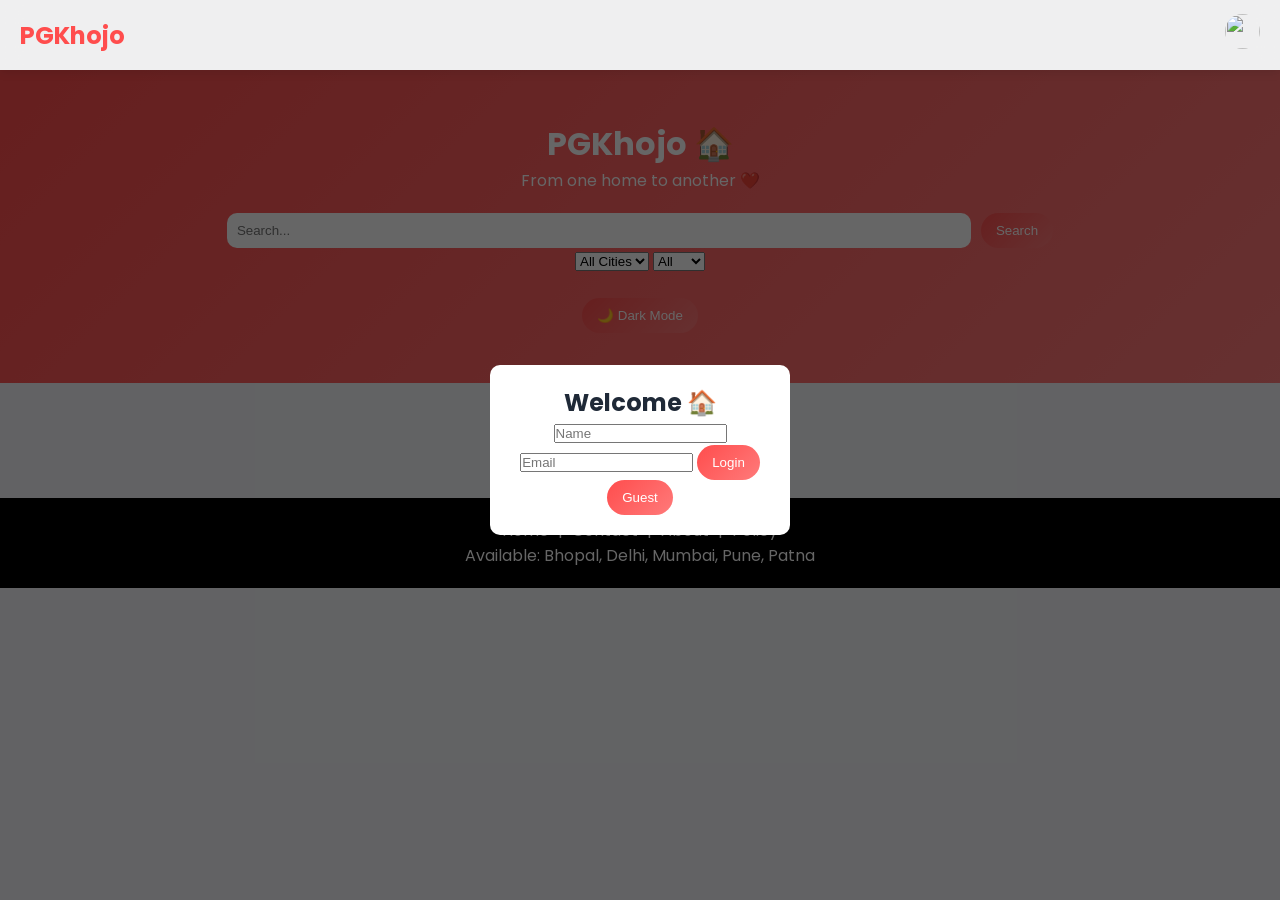
==== index.html @ 04f61f96 "Refactor index.html by removing unused elements" ====
<!DOCTYPE html>
<html>
<head>
<title>PGKhojo</title>

<meta name="viewport" content="width=device-width, initial-scale=1.0">

<link rel="stylesheet" href="style.css">
<link href="https://fonts.googleapis.com/css2?family=Poppins:wght@300;500;700&display=swap" rel="stylesheet">
</head>

<body>

<!-- LOADER -->
<div id="loader">
  <h2>Loading...</h2>
</div>

<!-- NAVBAR -->
<div class="navbar">
  <h2 class="logo">PGKhojo</h2>

  <!-- PROFILE -->
  <div class="profile-container" onclick="toggleProfile()">
    <img id="profilePic" src="https://cdn-icons-png.flaticon.com/512/149/149071.png">

    <div id="profileMenu" class="profile-menu">
      <p id="userName"></p>

      <div id="profileSettings">
        <input type="text" id="newName" placeholder="Update Name">
        <input type="file" onchange="changeDP(event)">
        <button onclick="updateProfile()">Update Profile</button>
      </div>

      <button onclick="logout()">Logout</button>
    </div>
  </div>
</div>

<!-- HERO -->
<div class="hero">
  <h1>PGKhojo 🏠</h1>
  <p>From one home to another ❤️</p>

  <div class="search-box">
    <input id="search" placeholder="Search..." onkeydown="searchOnEnter(event)">
    <button onclick="searchPG()">Search</button>
  </div>

  <select onchange="filterCity(this.value)">
    <option value="">All Cities</option>
    <option>Bhopal</option>
    <option>Delhi</option>
    <option>Mumbai</option>
    <option>Pune</option>
    <option>Patna</option>
  </select>

  <select onchange="filterGender(this.value)">
    <option value="">All</option>
    <option>Boys</option>
    <option>Girls</option>
  </select>

  <br><br>
  <button onclick="toggleDark()">🌙 Dark Mode</button>
</div>

<!-- ADD PG BUTTON -->
<div style="text-align:center; margin:20px;">
  <button onclick="openAddPG()">➕ Add Your PG</button>
</div>

<!-- ADD PG MODAL -->
<div id="pgModal" class="login-modal" style="display:none;">
  <div class="login-box">
    <h3>Add Your PG</h3>

    <input id="pgName" placeholder="PG Name">
    <input id="pgCity" placeholder="City">
    <input id="pgContact" placeholder="Phone">
    <input id="pgEmail" placeholder="Email">

    <button onclick="addPG()">Submit</button>
    <button onclick="closeAddPG()">Cancel</button>
  </div>
</div>

<!-- RESULTS -->
<div id="results" class="grid"></div>

<!-- LOGIN -->
<div id="loginModal" class="login-modal">
  <div class="login-box">
    <h2>Welcome 🏠</h2>

    <input id="username" placeholder="Name">
    <input id="email" placeholder="Email">

    <button onclick="loginUser()">Login</button>
    <button onclick="continueGuest()">Guest</button>
  </div>
</div>

<!-- FOOTER -->
<div class="footer">
  <p>
    <a href="#">Home</a> |
    <a href="#">Contact</a> |
    <a href="#">About</a> |
    <a href="#">Policy</a>
  </p>
  <p>Available: Bhopal, Delhi, Mumbai, Pune, Patna</p>
</div>

<script src="data.js"></script>
<script src="script.js"></script>

</body>
</html>
---- style.css ----
:root{
  --brand:#ff4d4d;
  --text:#1f2937;
  --muted:#6b7280;
  --bg:#f5f7fb;
  --white:#ffffff;
  --radius:14px;
  --shadow:0 8px 24px rgba(0,0,0,0.1);
}

*{
  box-sizing:border-box;
  margin:0;
  padding:0;
}

body{
  font-family:'Poppins',sans-serif;
  color:var(--text);
  background:var(--bg);
}

/* NAVBAR */
.navbar{
  position:sticky;
  top:0;
  z-index:1000;
  display:flex;
  justify-content:space-between;
  align-items:center;
  padding:14px 20px;
  background:rgba(255,255,255,0.9);
  backdrop-filter:blur(10px);
  box-shadow:0 2px 10px rgba(0,0,0,0.1);
}

.logo{
  color:var(--brand);
}

/* HERO */
.hero{
  text-align:center;
  padding:50px 20px;
  background:linear-gradient(135deg,#ff4d4d,#ff7a7a);
  color:white;
}

.search-box{
  margin-top:20px;
  display:flex;
  justify-content:center;
  gap:10px;
  flex-wrap:wrap;
}

.search-box input{
  padding:10px;
  width:60%;
  min-width:220px;
  border-radius:10px;
  border:none;
  outline:none;
}

/* BUTTON */
button{
  padding:10px 15px;
  border:none;
  border-radius:25px;
  background:linear-gradient(135deg,#ff4d4d,#ff7a7a);
  color:white;
  cursor:pointer;
  transition:0.3s;
}

button:hover{
  transform:scale(1.05);
}

/* GRID */
.grid{
  display:grid;
  grid-template-columns:repeat(auto-fit,minmax(250px,1fr));
  gap:20px;
  padding:20px;
}

/* CARD */
.card{
  background:white;
  border-radius:var(--radius);
  overflow:hidden;
  box-shadow:var(--shadow);
  transition:0.3s;
  cursor:pointer;
}

.card:hover{
  transform:translateY(-6px);
  box-shadow:0 15px 35px rgba(0,0,0,0.2);
}

.card img{
  width:100%;
  height:170px;
  object-fit:cover;
}

.content{
  padding:15px;
}

.price{
  color:var(--brand);
  font-weight:bold;
}

/* FULL DETAILS PAGE */
.details{
  padding:20px;
}

.details img{
  width:100%;
  border-radius:10px;
}

.details button{
  margin-top:10px;
}

/* PROFILE */
.profile-container{
  position:relative;
  cursor:pointer;
}

#profilePic{
  width:35px;
  height:35px;
  border-radius:50%;
}

.profile-menu{
  display:none;
  position:absolute;
  right:0;
  top:45px;
  background:white;
  padding:10px;
  border-radius:10px;
  width:180px;
  box-shadow:var(--shadow);
}

/* LOGIN */
.login-modal{
  position:fixed;
  inset:0;
  display:flex;
  align-items:center;
  justify-content:center;
  background:rgba(0,0,0,0.6);
}

.login-box{
  background:white;
  padding:20px;
  border-radius:10px;
  text-align:center;
  width:300px;
}

/* CHAT */
.chatbot{
  position:fixed;
  right:20px;
  bottom:20px;
}

#chatBox{
  display:none;
  background:white;
  padding:10px;
  border-radius:10px;
  width:220px;
}

/* FOOTER (ONLY HERE CONTACT SHOW) */
.footer{
  text-align:center;
  padding:20px;
  background:#000;
  color:white;
}

.footer a{
  color:white;
  margin:0 5px;
  text-decoration:none;
}

/* DARK MODE FIX */
.dark{
  background:#111;
  color:white;
}

.dark .card{
  background:#222;
}

.dark .navbar{
  background:#000;
}

.dark .hero{
  background:linear-gradient(135deg,#222,#444);
}

.dark input,
.dark select{
  background:#222;
  color:white;
  border:1px solid #555;
}

/* MOBILE */
@media(max-width:600px){
  .search-box input{
    width:90%;
  }
}
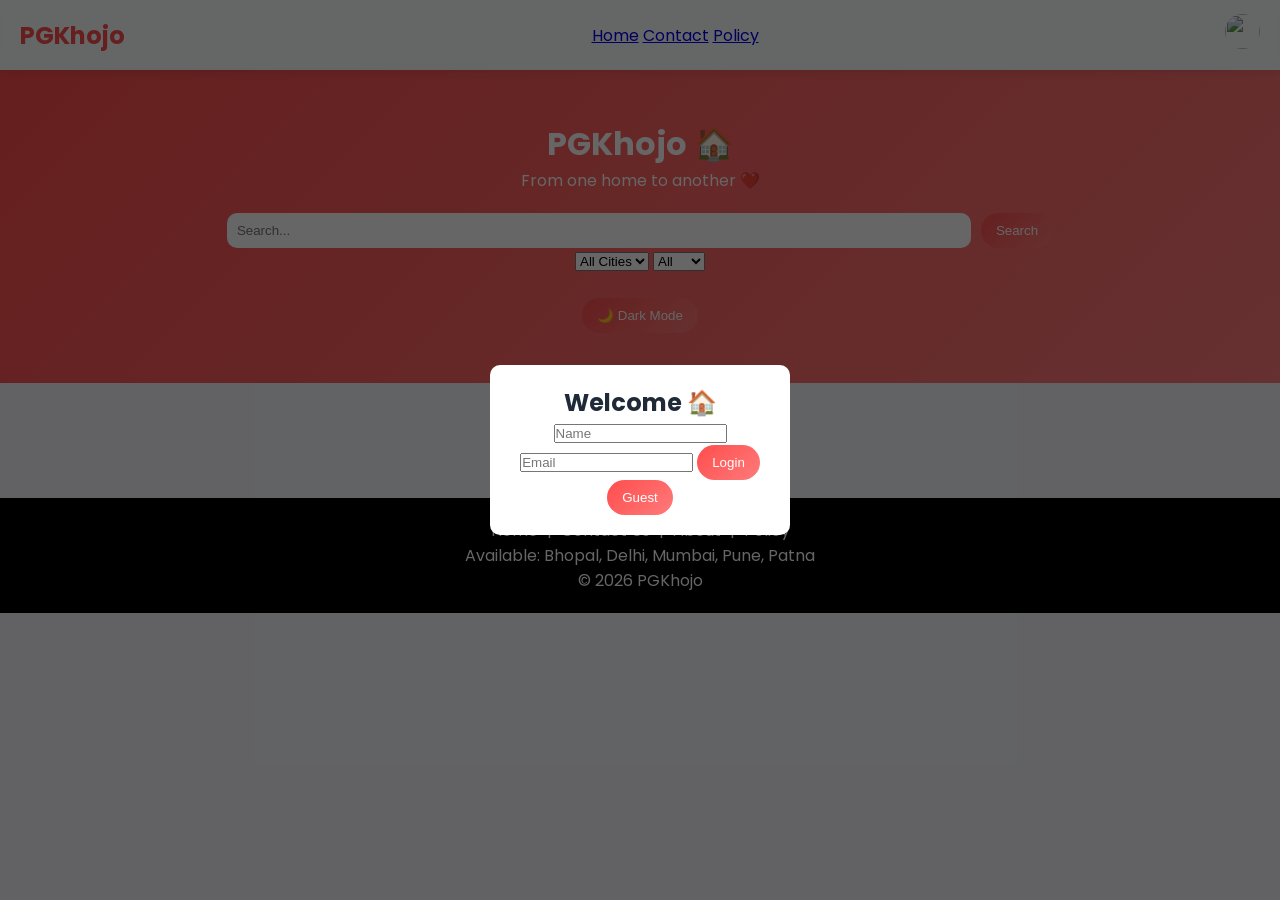
==== commit 026264f8: "Fix navbar and footer links in index.html Updated navbar and footer links for better navigation." ====
--- a/index.html
+++ b/index.html
@@ -19,6 +19,13 @@
 <!-- NAVBAR -->
 <div class="navbar">
   <h2 class="logo">PGKhojo</h2>
+
+  <!-- ✅ FIXED NAVBAR LINKS -->
+  <div class="nav-links">
+    <a href="index.html">Home</a>
+    <a href="contact.html">Contact</a>
+    <a href="policy.html">Policy</a>
+  </div>
 
   <!-- PROFILE -->
   <div class="profile-container" onclick="toggleProfile()">
@@ -106,12 +113,15 @@
 <!-- FOOTER -->
 <div class="footer">
   <p>
-    <a href="#">Home</a> |
-    <a href="#">Contact</a> |
-    <a href="#">About</a> |
-    <a href="#">Policy</a>
+    <a href="index.html">Home</a> |
+    <a href="contact.html">Contact Us</a> |
+    <a href="about.html">About</a> |
+    <a href="policy.html">Policy</a>
   </p>
+
   <p>Available: Bhopal, Delhi, Mumbai, Pune, Patna</p>
+
+  <p>© 2026 PGKhojo</p>
 </div>
 
 <script src="data.js"></script>
--- a/style.css
+++ b/style.css
@@ -231,4 +231,42 @@
   .search-box input{
     width:90%;
   }
-}
+} 
+/* DARK MODE FULL FIX */
+.dark{
+  background:#111;
+  color:white;
+}
+
+.dark .hero{
+  background:linear-gradient(135deg,#222,#444);
+}
+
+.dark .card{
+  background:#222;
+}
+
+.dark .navbar{
+  background:#000;
+}
+
+.dark input,
+.dark select{
+  background:#222;
+  color:white;
+}
+
+/* DETAILS PAGE */
+.details{
+  padding:20px;
+}
+
+.details img{
+  width:100%;
+  border-radius:10px;
+}
+
+/* MODAL FIX */
+.login-modal{
+  z-index:9999;
+}
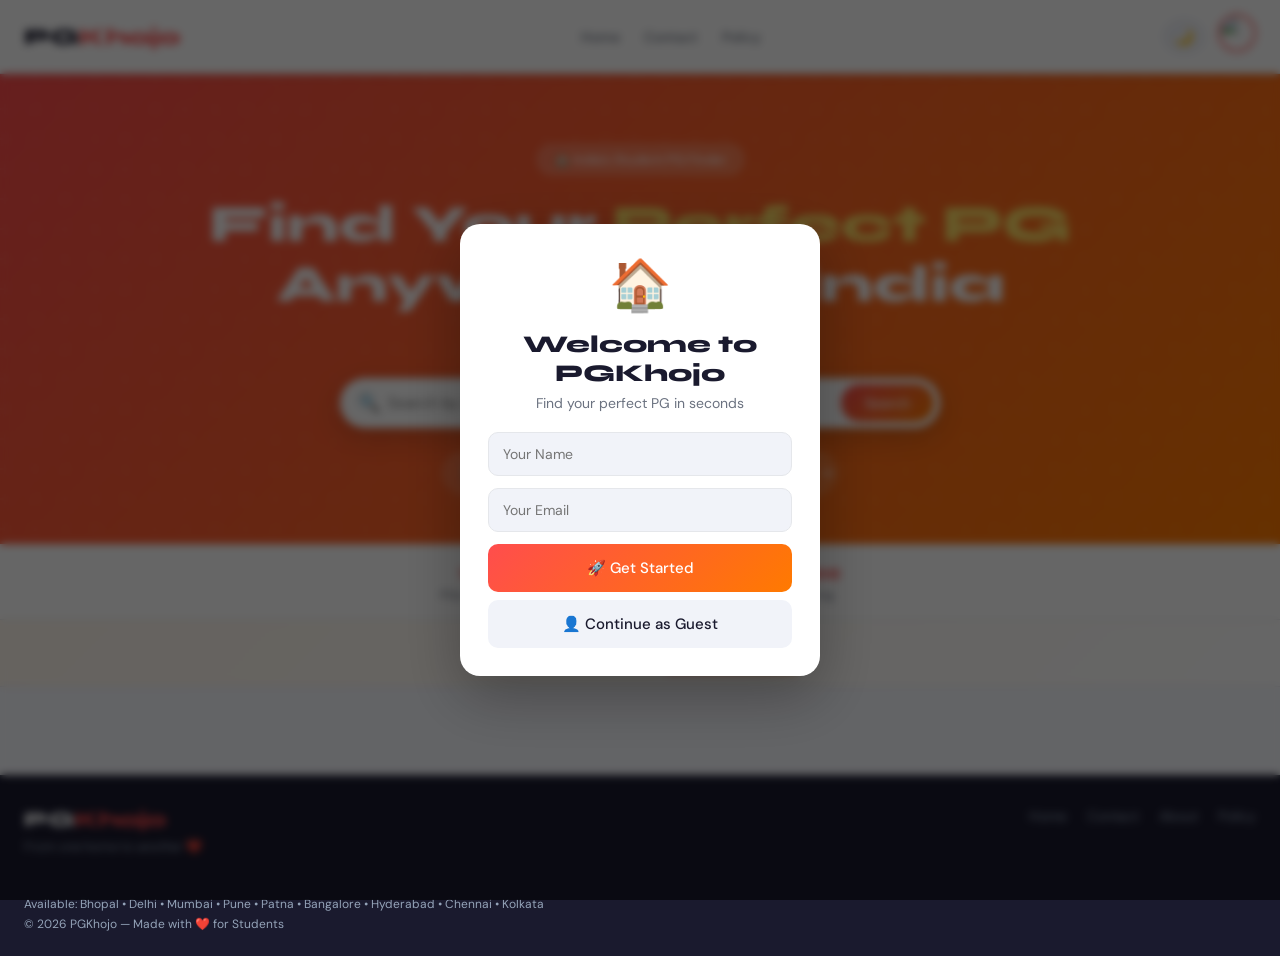
==== commit e8473afe: "Add files via upload" ====
--- a/index.html
+++ b/index.html
@@ -1,131 +1,176 @@
 <!DOCTYPE html>
-<html>
+<html lang="en">
 <head>
-<title>PGKhojo</title>
-
+<meta charset="UTF-8">
+<title>PGKhojo 🏠</title>
 <meta name="viewport" content="width=device-width, initial-scale=1.0">
-
+<link href="https://fonts.googleapis.com/css2?family=Syne:wght@400;600;700;800&family=DM+Sans:wght@300;400;500&display=swap" rel="stylesheet">
 <link rel="stylesheet" href="style.css">
-<link href="https://fonts.googleapis.com/css2?family=Poppins:wght@300;500;700&display=swap" rel="stylesheet">
 </head>
-
 <body>
 
 <!-- LOADER -->
 <div id="loader">
-  <h2>Loading...</h2>
+  <div class="loader-inner">
+    <span>🏠</span>
+    <p>PGKhojo</p>
+  </div>
 </div>
 
 <!-- NAVBAR -->
-<div class="navbar">
-  <h2 class="logo">PGKhojo</h2>
+<nav class="navbar">
+  <div class="logo">PG<span>Khojo</span></div>
 
-  <!-- ✅ FIXED NAVBAR LINKS -->
   <div class="nav-links">
     <a href="index.html">Home</a>
     <a href="contact.html">Contact</a>
     <a href="policy.html">Policy</a>
   </div>
 
-  <!-- PROFILE -->
-  <div class="profile-container" onclick="toggleProfile()">
-    <img id="profilePic" src="https://cdn-icons-png.flaticon.com/512/149/149071.png">
+  <div class="nav-right">
+    <button class="dark-btn" onclick="toggleDark()">🌙</button>
+    <div class="profile-container" onclick="toggleProfile()">
+      <img id="profilePic" src="https://cdn-icons-png.flaticon.com/512/149/149071.png">
+      <div id="profileMenu" class="profile-menu">
+        <p id="userName"></p>
+        <div id="profileSettings">
+          <input type="text" id="newName" placeholder="Update Name">
+          <label class="file-label">📷 Change Photo
+            <input type="file" onchange="changeDP(event)" style="display:none">
+          </label>
+          <button onclick="updateProfile()">✅ Save</button>
+        </div>
+        <button class="logout-btn" onclick="logout()">🚪 Logout</button>
+      </div>
+    </div>
+  </div>
+</nav>
 
-    <div id="profileMenu" class="profile-menu">
-      <p id="userName"></p>
+<!-- HERO -->
+<div class="hero">
+  <div class="hero-badge">🏠 India's Student PG Finder</div>
+  <h1>Find Your <span>Perfect PG</span><br>Anywhere in India</h1>
+  <p class="hero-sub">From one home to another ❤️</p>
 
-      <div id="profileSettings">
-        <input type="text" id="newName" placeholder="Update Name">
-        <input type="file" onchange="changeDP(event)">
-        <button onclick="updateProfile()">Update Profile</button>
-      </div>
+  <div class="search-wrap">
+    <div class="search-box">
+      <span>🔍</span>
+      <input id="search" placeholder="Search by city or PG name..." onkeydown="searchOnEnter(event)">
+      <button onclick="searchPG()">Search</button>
+    </div>
+  </div>
 
-      <button onclick="logout()">Logout</button>
-    </div>
+  <div class="filter-row">
+    <select onchange="filterCity(this.value)">
+      <option value="">🏙️ All Cities</option>
+      <option>Bhopal</option>
+      <option>Delhi</option>
+      <option>Mumbai</option>
+      <option>Pune</option>
+      <option>Patna</option>
+      <option>Bangalore</option>
+      <option>Hyderabad</option>
+      <option>Chennai</option>
+      <option>Kolkata</option>
+    </select>
+
+    <select onchange="filterGender(this.value)">
+      <option value="">👥 All</option>
+      <option>Boys</option>
+      <option>Girls</option>
+    </select>
+
+    <select onchange="filterPrice(this.value)">
+      <option value="">💰 Any Price</option>
+      <option value="5000">Under ₹5000</option>
+      <option value="7000">Under ₹7000</option>
+      <option value="10000">Under ₹10000</option>
+      <option value="99999">₹10000+</option>
+    </select>
   </div>
 </div>
 
-<!-- HERO -->
-<div class="hero">
-  <h1>PGKhojo 🏠</h1>
-  <p>From one home to another ❤️</p>
-
-  <div class="search-box">
-    <input id="search" placeholder="Search..." onkeydown="searchOnEnter(event)">
-    <button onclick="searchPG()">Search</button>
-  </div>
-
-  <select onchange="filterCity(this.value)">
-    <option value="">All Cities</option>
-    <option>Bhopal</option>
-    <option>Delhi</option>
-    <option>Mumbai</option>
-    <option>Pune</option>
-    <option>Patna</option>
-  </select>
-
-  <select onchange="filterGender(this.value)">
-    <option value="">All</option>
-    <option>Boys</option>
-    <option>Girls</option>
-  </select>
-
-  <br><br>
-  <button onclick="toggleDark()">🌙 Dark Mode</button>
+<!-- STATS BAR -->
+<div class="stats-bar">
+  <div class="stat"><strong id="totalCount">0</strong><span>PGs Listed</span></div>
+  <div class="stat"><strong>9</strong><span>Cities</span></div>
+  <div class="stat"><strong>⭐ 4.5</strong><span>Avg Rating</span></div>
+  <div class="stat"><strong>Free</strong><span>Listing</span></div>
 </div>
 
 <!-- ADD PG BUTTON -->
-<div style="text-align:center; margin:20px;">
+<div class="add-pg-bar">
+  <p>Own a PG? List it for free!</p>
   <button onclick="openAddPG()">➕ Add Your PG</button>
-</div>
-
-<!-- ADD PG MODAL -->
-<div id="pgModal" class="login-modal" style="display:none;">
-  <div class="login-box">
-    <h3>Add Your PG</h3>
-
-    <input id="pgName" placeholder="PG Name">
-    <input id="pgCity" placeholder="City">
-    <input id="pgContact" placeholder="Phone">
-    <input id="pgEmail" placeholder="Email">
-
-    <button onclick="addPG()">Submit</button>
-    <button onclick="closeAddPG()">Cancel</button>
-  </div>
 </div>
 
 <!-- RESULTS -->
 <div id="results" class="grid"></div>
 
-<!-- LOGIN -->
-<div id="loginModal" class="login-modal">
-  <div class="login-box">
-    <h2>Welcome 🏠</h2>
+<!-- ADD PG MODAL -->
+<div id="pgModal" class="modal-overlay" style="display:none;">
+  <div class="modal-box">
+    <h3>➕ List Your PG</h3>
+    <input id="pgName" placeholder="PG Name *">
+    <input id="pgCity" placeholder="City *">
+    <input id="pgContact" placeholder="Phone Number *">
+    <input id="pgEmail" placeholder="Email">
+    <input id="pgPrice" placeholder="Monthly Rent (e.g. 6000)">
+    <select id="pgGender">
+      <option value="Boys">Boys</option>
+      <option value="Girls">Girls</option>
+      <option value="Both">Both</option>
+    </select>
+    <input id="pgAddress" placeholder="Full Address">
+    <div class="modal-btns">
+      <button onclick="addPG()">✅ Submit</button>
+      <button class="cancel-btn" onclick="closeAddPG()">✖ Cancel</button>
+    </div>
+  </div>
+</div>
 
-    <input id="username" placeholder="Name">
-    <input id="email" placeholder="Email">
+<!-- DETAILS MODAL -->
+<div id="detailModal" class="modal-overlay" style="display:none;">
+  <div class="modal-box detail-box">
+    <div id="detailContent"></div>
+    <button class="cancel-btn" onclick="closeDetail()" style="margin-top:10px;">✖ Close</button>
+  </div>
+</div>
 
-    <button onclick="loginUser()">Login</button>
-    <button onclick="continueGuest()">Guest</button>
+<!-- LOGIN MODAL -->
+<div id="loginModal" class="modal-overlay">
+  <div class="modal-box login-box-inner">
+    <div class="login-logo">🏠</div>
+    <h2>Welcome to PGKhojo</h2>
+    <p class="login-sub">Find your perfect PG in seconds</p>
+    <input id="username" placeholder="Your Name">
+    <input id="email" placeholder="Your Email">
+    <button onclick="loginUser()">🚀 Get Started</button>
+    <button class="guest-btn" onclick="continueGuest()">👤 Continue as Guest</button>
   </div>
 </div>
 
 <!-- FOOTER -->
-<div class="footer">
-  <p>
-    <a href="index.html">Home</a> |
-    <a href="contact.html">Contact Us</a> |
-    <a href="about.html">About</a> |
-    <a href="policy.html">Policy</a>
-  </p>
-
-  <p>Available: Bhopal, Delhi, Mumbai, Pune, Patna</p>
-
-  <p>© 2026 PGKhojo</p>
-</div>
+<footer class="footer">
+  <div class="footer-top">
+    <div class="footer-brand">
+      <div class="logo">PG<span>Khojo</span></div>
+      <p>From one home to another ❤️</p>
+    </div>
+    <div class="footer-links">
+      <a href="index.html">Home</a>
+      <a href="contact.html">Contact</a>
+      <a href="about.html">About</a>
+      <a href="policy.html">Policy</a>
+    </div>
+  </div>
+  <div class="footer-bottom">
+    <p>Available: Bhopal • Delhi • Mumbai • Pune • Patna • Bangalore • Hyderabad • Chennai • Kolkata</p>
+    <p>© 2026 PGKhojo — Made with ❤️ for Students</p>
+  </div>
+</footer>
 
 <script src="data.js"></script>
 <script src="script.js"></script>
-
 </body>
 </html>
--- a/style.css
+++ b/style.css
@@ -1,272 +1,418 @@
-:root{
-  --brand:#ff4d4d;
-  --text:#1f2937;
-  --muted:#6b7280;
-  --bg:#f5f7fb;
-  --white:#ffffff;
-  --radius:14px;
-  --shadow:0 8px 24px rgba(0,0,0,0.1);
-}
-
-*{
-  box-sizing:border-box;
-  margin:0;
-  padding:0;
-}
-
-body{
-  font-family:'Poppins',sans-serif;
-  color:var(--text);
-  background:var(--bg);
-}
-
-/* NAVBAR */
-.navbar{
-  position:sticky;
-  top:0;
-  z-index:1000;
-  display:flex;
-  justify-content:space-between;
-  align-items:center;
-  padding:14px 20px;
-  background:rgba(255,255,255,0.9);
-  backdrop-filter:blur(10px);
-  box-shadow:0 2px 10px rgba(0,0,0,0.1);
-}
-
-.logo{
-  color:var(--brand);
-}
-
-/* HERO */
-.hero{
-  text-align:center;
-  padding:50px 20px;
-  background:linear-gradient(135deg,#ff4d4d,#ff7a7a);
-  color:white;
-}
-
-.search-box{
-  margin-top:20px;
-  display:flex;
-  justify-content:center;
-  gap:10px;
-  flex-wrap:wrap;
-}
-
-.search-box input{
-  padding:10px;
-  width:60%;
-  min-width:220px;
-  border-radius:10px;
-  border:none;
-  outline:none;
-}
-
-/* BUTTON */
-button{
-  padding:10px 15px;
-  border:none;
-  border-radius:25px;
-  background:linear-gradient(135deg,#ff4d4d,#ff7a7a);
-  color:white;
-  cursor:pointer;
-  transition:0.3s;
-}
-
-button:hover{
-  transform:scale(1.05);
-}
-
-/* GRID */
-.grid{
-  display:grid;
-  grid-template-columns:repeat(auto-fit,minmax(250px,1fr));
-  gap:20px;
-  padding:20px;
-}
-
-/* CARD */
-.card{
-  background:white;
-  border-radius:var(--radius);
-  overflow:hidden;
-  box-shadow:var(--shadow);
-  transition:0.3s;
-  cursor:pointer;
-}
-
-.card:hover{
-  transform:translateY(-6px);
-  box-shadow:0 15px 35px rgba(0,0,0,0.2);
-}
-
-.card img{
-  width:100%;
-  height:170px;
-  object-fit:cover;
-}
-
-.content{
-  padding:15px;
-}
-
-.price{
-  color:var(--brand);
-  font-weight:bold;
-}
-
-/* FULL DETAILS PAGE */
-.details{
-  padding:20px;
-}
-
-.details img{
-  width:100%;
-  border-radius:10px;
-}
-
-.details button{
-  margin-top:10px;
-}
-
-/* PROFILE */
-.profile-container{
-  position:relative;
-  cursor:pointer;
-}
-
-#profilePic{
-  width:35px;
-  height:35px;
-  border-radius:50%;
-}
-
-.profile-menu{
-  display:none;
-  position:absolute;
-  right:0;
-  top:45px;
-  background:white;
-  padding:10px;
-  border-radius:10px;
-  width:180px;
-  box-shadow:var(--shadow);
-}
+:root {
+  --brand: #ff4d4d;
+  --brand2: #ff7a00;
+  --text: #1a1a2e;
+  --muted: #6b7280;
+  --bg: #f8f9ff;
+  --white: #ffffff;
+  --card-bg: #ffffff;
+  --radius: 16px;
+  --shadow: 0 4px 20px rgba(0,0,0,0.08);
+  --shadow-hover: 0 12px 40px rgba(255,77,77,0.2);
+  --navbar-bg: rgba(255,255,255,0.95);
+  --footer-bg: #1a1a2e;
+  --input-bg: #f1f3f9;
+  --border: #e5e7eb;
+  --star: #f59e0b;
+}
+
+.dark {
+  --text: #f1f5f9;
+  --muted: #94a3b8;
+  --bg: #0f0f1a;
+  --white: #1e1e2e;
+  --card-bg: #1e1e2e;
+  --navbar-bg: rgba(15,15,26,0.95);
+  --input-bg: #2a2a3e;
+  --border: #2a2a3e;
+  --shadow: 0 4px 20px rgba(0,0,0,0.3);
+}
+
+* { box-sizing: border-box; margin: 0; padding: 0; }
+
+body {
+  font-family: 'DM Sans', sans-serif;
+  color: var(--text);
+  background: var(--bg);
+  transition: background 0.3s, color 0.3s;
+}
+
+/* ===== LOADER ===== */
+#loader {
+  position: fixed; inset: 0;
+  background: var(--brand);
+  display: flex; align-items: center; justify-content: center;
+  z-index: 9999;
+  transition: opacity 0.5s;
+}
+.loader-inner { text-align: center; color: white; }
+.loader-inner span { font-size: 60px; animation: bounce 0.8s infinite; display: block; }
+.loader-inner p { font-family: 'Syne', sans-serif; font-size: 28px; font-weight: 800; margin-top: 10px; }
+@keyframes bounce { 0%,100% { transform: translateY(0); } 50% { transform: translateY(-15px); } }
+
+/* ===== NAVBAR ===== */
+.navbar {
+  position: sticky; top: 0; z-index: 1000;
+  display: flex; align-items: center; justify-content: space-between;
+  padding: 14px 24px;
+  background: var(--navbar-bg);
+  backdrop-filter: blur(12px);
+  border-bottom: 1px solid var(--border);
+  box-shadow: 0 2px 12px rgba(0,0,0,0.06);
+}
+
+.logo {
+  font-family: 'Syne', sans-serif;
+  font-size: 22px; font-weight: 800;
+  color: var(--text);
+}
+.logo span { color: var(--brand); }
+
+.nav-links { display: flex; gap: 24px; }
+.nav-links a {
+  text-decoration: none; color: var(--muted);
+  font-size: 14px; font-weight: 500;
+  transition: color 0.2s;
+}
+.nav-links a:hover { color: var(--brand); }
+
+.nav-right { display: flex; align-items: center; gap: 12px; }
+
+.dark-btn {
+  background: var(--input-bg) !important;
+  color: var(--text) !important;
+  padding: 8px 12px !important;
+  font-size: 16px;
+  border-radius: 50% !important;
+}
+
+/* ===== PROFILE ===== */
+.profile-container { position: relative; cursor: pointer; }
+#profilePic {
+  width: 38px; height: 38px; border-radius: 50%;
+  border: 2px solid var(--brand); object-fit: cover;
+}
+.profile-menu {
+  display: none; position: absolute; right: 0; top: 50px;
+  background: var(--white); border-radius: var(--radius);
+  padding: 16px; width: 210px;
+  box-shadow: 0 8px 30px rgba(0,0,0,0.15);
+  border: 1px solid var(--border);
+}
+.profile-menu p { font-weight: 600; margin-bottom: 10px; font-size: 14px; }
+.profile-menu input {
+  width: 100%; padding: 8px 12px; border-radius: 8px;
+  border: 1px solid var(--border); background: var(--input-bg);
+  color: var(--text); font-size: 13px; margin-bottom: 8px;
+}
+.file-label {
+  display: block; padding: 8px 12px; background: var(--input-bg);
+  border-radius: 8px; font-size: 13px; cursor: pointer;
+  margin-bottom: 8px; color: var(--text);
+}
+.logout-btn {
+  width: 100%; background: #fee2e2 !important;
+  color: #dc2626 !important; margin-top: 4px;
+}
+
+/* ===== HERO ===== */
+.hero {
+  text-align: center;
+  padding: 70px 20px 50px;
+  background: linear-gradient(135deg, #ff4d4d 0%, #ff7a00 100%);
+  color: white;
+  position: relative;
+  overflow: hidden;
+}
+.hero::before {
+  content: '';
+  position: absolute; inset: 0;
+  background: url("data:image/svg+xml,%3Csvg width='60' height='60' viewBox='0 0 60 60' xmlns='http://www.w3.org/2000/svg'%3E%3Cg fill='none' fill-rule='evenodd'%3E%3Cg fill='%23ffffff' fill-opacity='0.05'%3E%3Cpath d='M36 34v-4h-2v4h-4v2h4v4h2v-4h4v-2h-4zm0-30V0h-2v4h-4v2h4v4h2V6h4V4h-4zM6 34v-4H4v4H0v2h4v4h2v-4h4v-2H6zM6 4V0H4v4H0v2h4v4h2V6h4V4H6z'/%3E%3C/g%3E%3C/g%3E%3C/svg%3E");
+}
+
+.hero-badge {
+  display: inline-block;
+  background: rgba(255,255,255,0.2);
+  padding: 6px 16px; border-radius: 50px;
+  font-size: 13px; font-weight: 500; margin-bottom: 20px;
+  backdrop-filter: blur(10px);
+  border: 1px solid rgba(255,255,255,0.3);
+}
+
+.hero h1 {
+  font-family: 'Syne', sans-serif;
+  font-size: clamp(28px, 5vw, 52px);
+  font-weight: 800; line-height: 1.15;
+  margin-bottom: 12px;
+}
+.hero h1 span { color: #ffe066; }
+.hero-sub { font-size: 16px; opacity: 0.9; margin-bottom: 30px; }
+
+.search-wrap { max-width: 600px; margin: 0 auto 24px; }
+.search-box {
+  display: flex; align-items: center;
+  background: white; border-radius: 50px;
+  padding: 6px 6px 6px 18px;
+  box-shadow: 0 8px 30px rgba(0,0,0,0.2);
+}
+.search-box span { font-size: 18px; margin-right: 8px; }
+.search-box input {
+  flex: 1; border: none; outline: none;
+  font-size: 15px; color: #1a1a2e;
+  background: transparent; font-family: 'DM Sans', sans-serif;
+}
+.search-box button {
+  padding: 10px 24px !important; border-radius: 50px !important;
+  font-size: 14px; white-space: nowrap;
+}
+
+.filter-row {
+  display: flex; gap: 12px; justify-content: center; flex-wrap: wrap;
+}
+.filter-row select {
+  padding: 10px 16px; border-radius: 50px;
+  border: 1px solid rgba(255,255,255,0.3);
+  background: rgba(255,255,255,0.15);
+  color: white; font-size: 14px; cursor: pointer;
+  backdrop-filter: blur(5px); outline: none;
+  font-family: 'DM Sans', sans-serif;
+}
+.filter-row select option { color: #1a1a2e; background: white; }
+
+/* ===== STATS BAR ===== */
+.stats-bar {
+  display: flex; justify-content: center; gap: 0;
+  background: var(--white);
+  border-bottom: 1px solid var(--border);
+  flex-wrap: wrap;
+}
+.stat {
+  display: flex; flex-direction: column; align-items: center;
+  padding: 16px 32px; border-right: 1px solid var(--border);
+}
+.stat:last-child { border-right: none; }
+.stat strong { font-family: 'Syne', sans-serif; font-size: 20px; font-weight: 700; color: var(--brand); }
+.stat span { font-size: 12px; color: var(--muted); margin-top: 2px; }
+
+/* ===== ADD PG BAR ===== */
+.add-pg-bar {
+  display: flex; align-items: center; justify-content: center;
+  gap: 16px; padding: 14px 20px;
+  background: linear-gradient(135deg, #fff7ed, #fff);
+  border-bottom: 1px solid var(--border);
+  flex-wrap: wrap;
+}
+.dark .add-pg-bar { background: #1e1e2e; }
+.add-pg-bar p { font-size: 14px; color: var(--muted); }
+
+/* ===== BUTTONS ===== */
+button {
+  padding: 10px 18px; border: none; border-radius: 10px;
+  background: linear-gradient(135deg, #ff4d4d, #ff7a00);
+  color: white; cursor: pointer; font-family: 'DM Sans', sans-serif;
+  font-size: 14px; font-weight: 500;
+  transition: transform 0.2s, box-shadow 0.2s;
+}
+button:hover { transform: translateY(-2px); box-shadow: 0 6px 20px rgba(255,77,77,0.35); }
+.cancel-btn {
+  background: var(--input-bg) !important;
+  color: var(--text) !important;
+  box-shadow: none !important;
+}
+.cancel-btn:hover { box-shadow: none !important; }
+.guest-btn {
+  background: var(--input-bg) !important;
+  color: var(--text) !important; margin-top: 8px;
+}
+
+/* ===== GRID ===== */
+.grid {
+  display: grid;
+  grid-template-columns: repeat(auto-fill, minmax(280px, 1fr));
+  gap: 20px; padding: 24px;
+  max-width: 1400px; margin: 0 auto;
+}
+
+/* ===== CARD ===== */
+.card {
+  background: var(--card-bg);
+  border-radius: var(--radius);
+  overflow: hidden;
+  box-shadow: var(--shadow);
+  transition: transform 0.3s, box-shadow 0.3s;
+  border: 1px solid var(--border);
+  cursor: pointer;
+}
+.card:hover { transform: translateY(-6px); box-shadow: var(--shadow-hover); }
+
+.card-img-wrap { position: relative; overflow: hidden; }
+.card img { width: 100%; height: 180px; object-fit: cover; transition: transform 0.4s; }
+.card:hover img { transform: scale(1.05); }
+
+.card-badges {
+  position: absolute; top: 10px; left: 10px;
+  display: flex; gap: 6px;
+}
+.badge {
+  padding: 4px 10px; border-radius: 20px;
+  font-size: 11px; font-weight: 600;
+  backdrop-filter: blur(8px);
+}
+.badge-boys { background: rgba(59,130,246,0.85); color: white; }
+.badge-girls { background: rgba(236,72,153,0.85); color: white; }
+.badge-both { background: rgba(16,185,129,0.85); color: white; }
+.badge-popular { background: rgba(245,158,11,0.85); color: white; }
+
+.card-content { padding: 16px; }
+.card-content h3 { font-family: 'Syne', sans-serif; font-size: 16px; font-weight: 700; margin-bottom: 4px; }
+.card-city { font-size: 13px; color: var(--muted); margin-bottom: 6px; }
+.card-price { font-size: 20px; font-weight: 700; color: var(--brand); margin-bottom: 8px; }
+.card-price span { font-size: 13px; color: var(--muted); font-weight: 400; }
+
+/* STARS */
+.stars { display: flex; align-items: center; gap: 4px; margin-bottom: 10px; }
+.stars span { color: var(--star); font-size: 13px; }
+.stars small { color: var(--muted); font-size: 12px; }
+
+.card-actions { display: flex; gap: 8px; flex-wrap: wrap; }
+.card-actions button { flex: 1; padding: 8px 10px !important; font-size: 12px; border-radius: 8px !important; }
+.btn-call { background: linear-gradient(135deg, #22c55e, #16a34a) !important; }
+.btn-map { background: linear-gradient(135deg, #3b82f6, #1d4ed8) !important; }
+.btn-save { background: var(--input-bg) !important; color: var(--text) !important; box-shadow: none !important; }
+.btn-save:hover { box-shadow: none !important; }
+
+/* ===== MODALS ===== */
+.modal-overlay {
+  position: fixed; inset: 0;
+  display: flex; align-items: center; justify-content: center;
+  background: rgba(0,0,0,0.6);
+  z-index: 9999;
+  backdrop-filter: blur(4px);
+  padding: 20px;
+}
+
+.modal-box {
+  background: var(--white); border-radius: 20px;
+  padding: 28px; width: 100%; max-width: 400px;
+  box-shadow: 0 20px 60px rgba(0,0,0,0.3);
+  max-height: 90vh; overflow-y: auto;
+}
+
+.modal-box h3 {
+  font-family: 'Syne', sans-serif; font-size: 20px;
+  font-weight: 700; margin-bottom: 16px;
+}
+
+.modal-box input,
+.modal-box select {
+  width: 100%; padding: 12px 14px; margin-bottom: 10px;
+  border: 1px solid var(--border); border-radius: 10px;
+  background: var(--input-bg); color: var(--text);
+  font-size: 14px; outline: none;
+  font-family: 'DM Sans', sans-serif;
+  transition: border-color 0.2s;
+}
+.modal-box input:focus { border-color: var(--brand); }
+
+.modal-btns { display: flex; gap: 10px; margin-top: 4px; }
+.modal-btns button { flex: 1; }
 
 /* LOGIN */
-.login-modal{
-  position:fixed;
-  inset:0;
-  display:flex;
-  align-items:center;
-  justify-content:center;
-  background:rgba(0,0,0,0.6);
-}
-
-.login-box{
-  background:white;
-  padding:20px;
-  border-radius:10px;
-  text-align:center;
-  width:300px;
-}
-
-/* CHAT */
-.chatbot{
-  position:fixed;
-  right:20px;
-  bottom:20px;
-}
-
-#chatBox{
-  display:none;
-  background:white;
-  padding:10px;
-  border-radius:10px;
-  width:220px;
-}
-
-/* FOOTER (ONLY HERE CONTACT SHOW) */
-.footer{
-  text-align:center;
-  padding:20px;
-  background:#000;
-  color:white;
-}
-
-.footer a{
-  color:white;
-  margin:0 5px;
-  text-decoration:none;
-}
-
-/* DARK MODE FIX */
-.dark{
-  background:#111;
-  color:white;
-}
-
-.dark .card{
-  background:#222;
-}
-
-.dark .navbar{
-  background:#000;
-}
-
-.dark .hero{
-  background:linear-gradient(135deg,#222,#444);
-}
-
-.dark input,
-.dark select{
-  background:#222;
-  color:white;
-  border:1px solid #555;
-}
-
-/* MOBILE */
-@media(max-width:600px){
-  .search-box input{
-    width:90%;
-  }
-} 
-/* DARK MODE FULL FIX */
-.dark{
-  background:#111;
-  color:white;
-}
-
-.dark .hero{
-  background:linear-gradient(135deg,#222,#444);
-}
-
-.dark .card{
-  background:#222;
-}
-
-.dark .navbar{
-  background:#000;
-}
-
-.dark input,
-.dark select{
-  background:#222;
-  color:white;
-}
-
-/* DETAILS PAGE */
-.details{
-  padding:20px;
-}
-
-.details img{
-  width:100%;
-  border-radius:10px;
-}
-
-/* MODAL FIX */
-.login-modal{
-  z-index:9999;
-}
+.login-box-inner { text-align: center; max-width: 360px; }
+.login-logo { font-size: 50px; margin-bottom: 12px; }
+.login-box-inner h2 {
+  font-family: 'Syne', sans-serif; font-size: 24px;
+  font-weight: 800; margin-bottom: 6px;
+}
+.login-sub { color: var(--muted); font-size: 14px; margin-bottom: 20px; }
+.login-box-inner input {
+  width: 100%; text-align: left;
+  margin-bottom: 12px;
+}
+.login-box-inner button { width: 100%; padding: 14px !important; font-size: 15px; }
+
+/* ===== DETAIL BOX ===== */
+.detail-box { max-width: 500px; }
+.detail-box img { width: 100%; border-radius: 12px; margin-bottom: 16px; }
+.detail-box h2 {
+  font-family: 'Syne', sans-serif; font-size: 22px;
+  font-weight: 700; margin-bottom: 12px;
+}
+.detail-info { display: flex; flex-direction: column; gap: 8px; margin-bottom: 14px; }
+.detail-info p { font-size: 14px; color: var(--muted); }
+.detail-info p strong { color: var(--text); }
+.detail-actions { display: flex; gap: 10px; }
+.detail-actions button { flex: 1; }
+
+/* REVIEW SECTION */
+.review-section { margin-top: 16px; }
+.review-section h4 {
+  font-family: 'Syne', sans-serif; font-size: 15px;
+  font-weight: 700; margin-bottom: 10px;
+}
+.review-input { display: flex; gap: 8px; margin-bottom: 10px; }
+.review-input input { flex: 1; }
+.review-input button { padding: 10px 14px !important; }
+
+.star-select { display: flex; gap: 6px; margin-bottom: 10px; }
+.star-select span {
+  font-size: 22px; cursor: pointer; transition: transform 0.2s;
+  filter: grayscale(1); opacity: 0.4;
+}
+.star-select span.active { filter: none; opacity: 1; transform: scale(1.2); }
+
+.reviews-list { display: flex; flex-direction: column; gap: 8px; max-height: 150px; overflow-y: auto; }
+.review-item {
+  background: var(--input-bg); border-radius: 10px;
+  padding: 10px 12px; font-size: 13px;
+}
+.review-item .rev-name { font-weight: 600; color: var(--brand); }
+.review-item .rev-stars { color: var(--star); font-size: 12px; }
+.review-item .rev-text { color: var(--text); margin-top: 2px; }
+
+/* NO RESULTS */
+.no-results {
+  text-align: center; padding: 60px 20px;
+  font-size: 18px; color: var(--muted);
+  grid-column: 1/-1;
+}
+
+/* ===== FOOTER ===== */
+.footer {
+  background: var(--footer-bg);
+  color: #94a3b8; padding: 32px 24px 20px;
+  margin-top: 40px;
+}
+.footer-top {
+  display: flex; justify-content: space-between;
+  align-items: flex-start; flex-wrap: wrap; gap: 20px;
+  margin-bottom: 24px;
+}
+.footer-brand p { font-size: 13px; margin-top: 6px; }
+.footer-brand .logo { color: white; font-size: 20px; }
+.footer-links { display: flex; gap: 20px; flex-wrap: wrap; }
+.footer-links a {
+  color: #94a3b8; text-decoration: none;
+  font-size: 14px; transition: color 0.2s;
+}
+.footer-links a:hover { color: var(--brand); }
+.footer-bottom { border-top: 1px solid #2a2a3e; padding-top: 16px; font-size: 12px; }
+.footer-bottom p { margin-bottom: 4px; }
+
+/* ===== MOBILE ===== */
+@media (max-width: 768px) {
+  .nav-links { display: none; }
+  .hero { padding: 50px 16px 36px; }
+  .search-box input { font-size: 14px; }
+  .stats-bar { justify-content: flex-start; overflow-x: auto; }
+  .stat { padding: 12px 20px; min-width: 100px; }
+  .grid { padding: 16px; gap: 14px; }
+  .card img { height: 160px; }
+  .modal-box { padding: 20px; }
+}
+
+@media (max-width: 480px) {
+  .filter-row select { font-size: 12px; padding: 8px 12px; }
+  .hero h1 { font-size: 26px; }
+  .card-actions button { font-size: 11px; padding: 7px 8px !important; }
+}
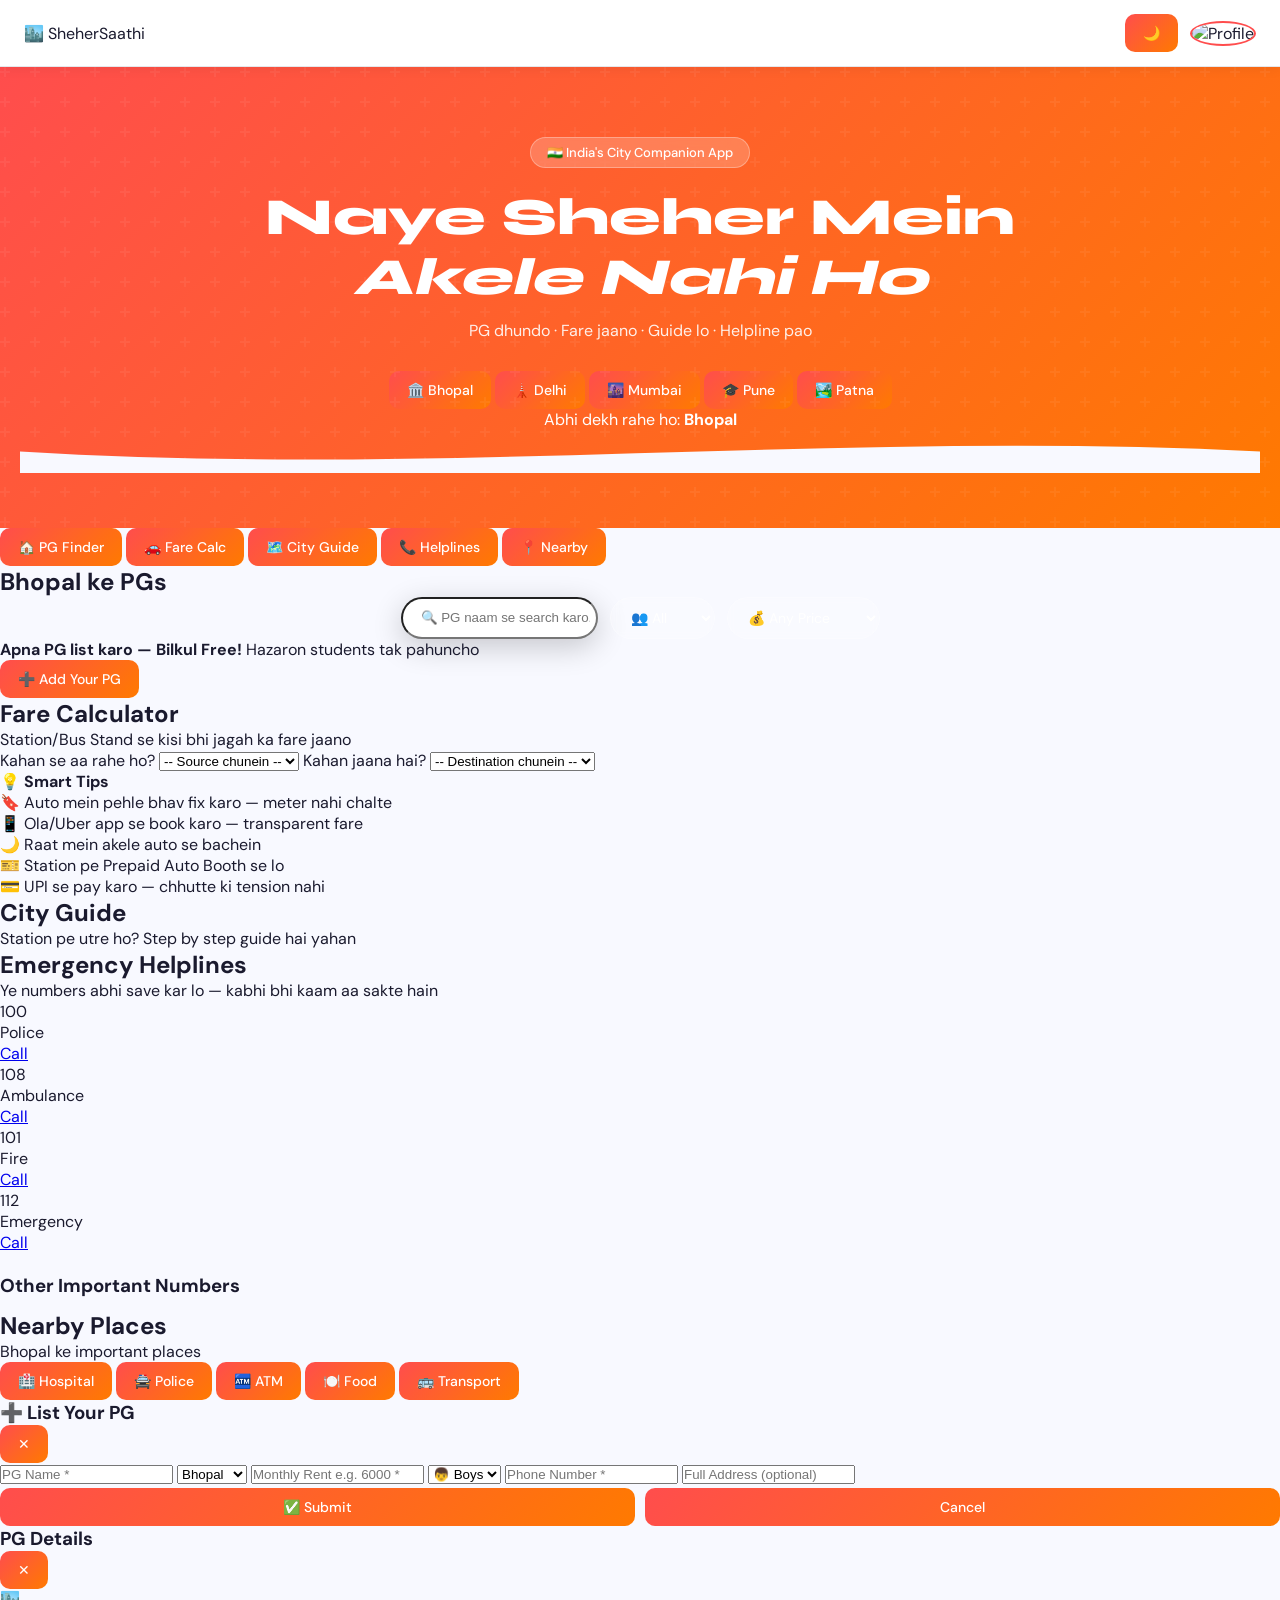
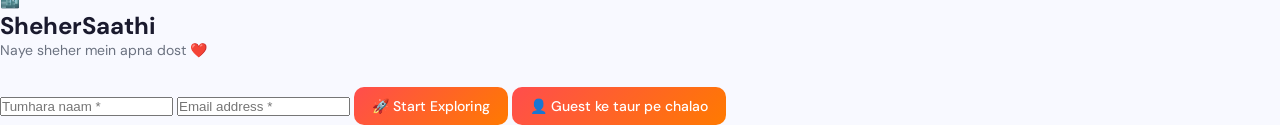
==== commit fd57c664: "Add files via upload" ====
--- a/index.html
+++ b/index.html
@@ -2,8 +2,8 @@
 <html lang="en">
 <head>
 <meta charset="UTF-8">
-<title>PGKhojo 🏠</title>
 <meta name="viewport" content="width=device-width, initial-scale=1.0">
+<title>SheherSaathi 🏙️ — Naye Sheher Mein Apna Dost</title>
 <link href="https://fonts.googleapis.com/css2?family=Syne:wght@400;600;700;800&family=DM+Sans:wght@300;400;500&display=swap" rel="stylesheet">
 <link rel="stylesheet" href="style.css">
 </head>
@@ -11,34 +11,32 @@
 
 <!-- LOADER -->
 <div id="loader">
-  <div class="loader-inner">
-    <span>🏠</span>
-    <p>PGKhojo</p>
+  <div class="loader-box">
+    <div class="loader-icon">🏙️</div>
+    <div class="loader-name">SheherSaathi</div>
+    <div class="loader-bar"><div class="loader-fill"></div></div>
+    <div class="loader-tagline">Naye sheher mein apna dost...</div>
   </div>
 </div>
 
 <!-- NAVBAR -->
 <nav class="navbar">
-  <div class="logo">PG<span>Khojo</span></div>
-
-  <div class="nav-links">
-    <a href="index.html">Home</a>
-    <a href="contact.html">Contact</a>
-    <a href="policy.html">Policy</a>
-  </div>
-
+  <div class="nav-brand">
+    <span>🏙️</span>
+    <span class="brand-text">Sheher<span>Saathi</span></span>
+  </div>
   <div class="nav-right">
-    <button class="dark-btn" onclick="toggleDark()">🌙</button>
-    <div class="profile-container" onclick="toggleProfile()">
-      <img id="profilePic" src="https://cdn-icons-png.flaticon.com/512/149/149071.png">
+    <button class="icon-btn" onclick="toggleDark()">🌙</button>
+    <div class="profile-wrap" onclick="toggleProfileMenu()">
+      <img id="profilePic" src="https://cdn-icons-png.flaticon.com/512/149/149071.png" class="profile-pic" alt="Profile">
       <div id="profileMenu" class="profile-menu">
-        <p id="userName"></p>
-        <div id="profileSettings">
-          <input type="text" id="newName" placeholder="Update Name">
-          <label class="file-label">📷 Change Photo
-            <input type="file" onchange="changeDP(event)" style="display:none">
+        <p id="greetUser" class="greet-text"></p>
+        <div id="profileEditArea">
+          <input type="text" id="newName" placeholder="Update your name">
+          <label class="file-upload-label">📷 Change Photo
+            <input type="file" accept="image/*" onchange="changeDP(event)">
           </label>
-          <button onclick="updateProfile()">✅ Save</button>
+          <button onclick="saveProfile()">✅ Save</button>
         </div>
         <button class="logout-btn" onclick="logout()">🚪 Logout</button>
       </div>
@@ -46,129 +44,239 @@
   </div>
 </nav>
 
-<!-- HERO -->
-<div class="hero">
-  <div class="hero-badge">🏠 India's Student PG Finder</div>
-  <h1>Find Your <span>Perfect PG</span><br>Anywhere in India</h1>
-  <p class="hero-sub">From one home to another ❤️</p>
-
-  <div class="search-wrap">
-    <div class="search-box">
-      <span>🔍</span>
-      <input id="search" placeholder="Search by city or PG name..." onkeydown="searchOnEnter(event)">
-      <button onclick="searchPG()">Search</button>
-    </div>
-  </div>
-
-  <div class="filter-row">
-    <select onchange="filterCity(this.value)">
-      <option value="">🏙️ All Cities</option>
-      <option>Bhopal</option>
-      <option>Delhi</option>
-      <option>Mumbai</option>
-      <option>Pune</option>
-      <option>Patna</option>
-      <option>Bangalore</option>
-      <option>Hyderabad</option>
-      <option>Chennai</option>
-      <option>Kolkata</option>
+<!-- HERO SECTION -->
+<header class="hero">
+  <div class="hero-inner">
+    <div class="hero-badge">🇮🇳 India's City Companion App</div>
+    <h1>Naye Sheher Mein<br><em>Akele Nahi Ho</em></h1>
+    <p class="hero-sub">PG dhundo · Fare jaano · Guide lo · Helpline pao</p>
+
+    <div class="city-selector">
+      <button class="city-btn active" onclick="switchCity('Bhopal', this)">🏛️ Bhopal</button>
+      <button class="city-btn" onclick="switchCity('Delhi', this)">🗼 Delhi</button>
+      <button class="city-btn" onclick="switchCity('Mumbai', this)">🌆 Mumbai</button>
+      <button class="city-btn" onclick="switchCity('Pune', this)">🎓 Pune</button>
+      <button class="city-btn" onclick="switchCity('Patna', this)">🏞️ Patna</button>
+    </div>
+    <p class="hero-city-note">Abhi dekh rahe ho: <strong id="activeCityText">Bhopal</strong></p>
+  </div>
+  <div class="hero-wave">
+    <svg viewBox="0 0 1440 50" preserveAspectRatio="none"><path d="M0,25 C480,55 960,0 1440,25 L1440,50 L0,50Z" fill="var(--bg)"/></svg>
+  </div>
+</header>
+
+<!-- TAB NAV -->
+<div class="tab-nav-wrap">
+  <div class="tab-nav">
+    <button class="tab-btn active" onclick="switchTab('pg', this)">🏠 PG Finder</button>
+    <button class="tab-btn" onclick="switchTab('fare', this)">🚗 Fare Calc</button>
+    <button class="tab-btn" onclick="switchTab('guide', this)">🗺️ City Guide</button>
+    <button class="tab-btn" onclick="switchTab('helpline', this)">📞 Helplines</button>
+    <button class="tab-btn" onclick="switchTab('nearby', this)">📍 Nearby</button>
+  </div>
+</div>
+
+<!-- MAIN -->
+<main class="main">
+
+  <!-- ===== PG FINDER ===== -->
+  <div id="tab-pg" class="tab-panel active">
+    <div class="panel-header">
+      <div>
+        <h2 id="pg-heading">Bhopal ke PGs</h2>
+        <p id="pg-count" class="panel-sub"></p>
+      </div>
+    </div>
+
+    <div class="filter-row">
+      <input id="pgSearch" class="search-box" placeholder="🔍 PG naam se search karo..." onkeyup="renderPGs()">
+      <select id="pgGender" class="sel" onchange="renderPGs()">
+        <option value="">👥 All</option>
+        <option value="Boys">👦 Boys</option>
+        <option value="Girls">👧 Girls</option>
+      </select>
+      <select id="pgPrice" class="sel" onchange="renderPGs()">
+        <option value="">💰 Any Price</option>
+        <option value="5000">Under ₹5,000</option>
+        <option value="7000">Under ₹7,000</option>
+        <option value="10000">Under ₹10,000</option>
+      </select>
+    </div>
+
+    <div id="pgGrid" class="pg-grid"></div>
+
+    <div class="list-pg-banner">
+      <div class="list-pg-text">
+        <strong>Apna PG list karo — Bilkul Free!</strong>
+        <span>Hazaron students tak pahuncho</span>
+      </div>
+      <button onclick="openModal('addPGModal')">➕ Add Your PG</button>
+    </div>
+  </div>
+
+  <!-- ===== FARE CALCULATOR ===== -->
+  <div id="tab-fare" class="tab-panel">
+    <div class="panel-header">
+      <div>
+        <h2 id="fare-heading">Fare Calculator</h2>
+        <p id="fare-sub" class="panel-sub">Station/Bus Stand se kisi bhi jagah ka fare jaano</p>
+      </div>
+    </div>
+
+    <div class="fare-layout">
+      <div class="fare-left">
+        <div class="fare-box">
+          <label class="lbl">Kahan se aa rahe ho?</label>
+          <select id="fareFrom" class="sel full" onchange="calcFare()"><option value="">-- Source chunein --</option></select>
+          <label class="lbl" style="margin-top:14px">Kahan jaana hai?</label>
+          <select id="fareTo" class="sel full" onchange="calcFare()"><option value="">-- Destination chunein --</option></select>
+
+          <div id="fareResult" style="display:none; margin-top:18px;">
+            <div class="fare-meta">
+              <span class="fare-badge" id="f-dist"></span>
+              <span class="fare-badge muted" id="f-time"></span>
+            </div>
+            <div class="fare-cards">
+              <div class="fare-card-item">
+                <div class="fc-icon">🛺</div>
+                <div class="fc-label">Auto</div>
+                <div class="fc-price" id="f-auto"></div>
+              </div>
+              <div class="fare-card-item best">
+                <div class="fc-best-tag">Best</div>
+                <div class="fc-icon">🚕</div>
+                <div class="fc-label">Cab</div>
+                <div class="fc-price" id="f-cab"></div>
+              </div>
+              <div class="fare-card-item">
+                <div class="fc-icon">🛵</div>
+                <div class="fc-label">Bike Taxi</div>
+                <div class="fc-price" id="f-bike"></div>
+              </div>
+              <div class="fare-card-item">
+                <div class="fc-icon">⚡</div>
+                <div class="fc-label">E-Rick</div>
+                <div class="fc-price" id="f-erick"></div>
+              </div>
+            </div>
+            <div class="fare-note" id="f-note"></div>
+          </div>
+        </div>
+      </div>
+
+      <div class="fare-right">
+        <div class="tips-box">
+          <h4>💡 Smart Tips</h4>
+          <div class="tip-row">🔖 Auto mein pehle bhav fix karo — meter nahi chalte</div>
+          <div class="tip-row">📱 Ola/Uber app se book karo — transparent fare</div>
+          <div class="tip-row">🌙 Raat mein akele auto se bachein</div>
+          <div class="tip-row">🎫 Station pe Prepaid Auto Booth se lo</div>
+          <div class="tip-row">💳 UPI se pay karo — chhutte ki tension nahi</div>
+        </div>
+      </div>
+    </div>
+  </div>
+
+  <!-- ===== CITY GUIDE ===== -->
+  <div id="tab-guide" class="tab-panel">
+    <div class="panel-header">
+      <div>
+        <h2 id="guide-heading">City Guide</h2>
+        <p class="panel-sub">Station pe utre ho? Step by step guide hai yahan</p>
+      </div>
+    </div>
+    <div id="guideSteps" class="guide-wrap"></div>
+  </div>
+
+  <!-- ===== HELPLINES ===== -->
+  <div id="tab-helpline" class="tab-panel">
+    <div class="panel-header">
+      <div>
+        <h2>Emergency Helplines</h2>
+        <p class="panel-sub">Ye numbers abhi save kar lo — kabhi bhi kaam aa sakte hain</p>
+      </div>
+    </div>
+
+    <div class="sos-grid">
+      <div class="sos-card"><div class="sos-num">100</div><div class="sos-name">Police</div><a href="tel:100" class="sos-btn">Call</a></div>
+      <div class="sos-card"><div class="sos-num">108</div><div class="sos-name">Ambulance</div><a href="tel:108" class="sos-btn">Call</a></div>
+      <div class="sos-card"><div class="sos-num">101</div><div class="sos-name">Fire</div><a href="tel:101" class="sos-btn">Call</a></div>
+      <div class="sos-card"><div class="sos-num">112</div><div class="sos-name">Emergency</div><a href="tel:112" class="sos-btn">Call</a></div>
+    </div>
+
+    <h3 class="sub-heading" style="margin: 20px 0 12px">Other Important Numbers</h3>
+    <div id="helplineItems" class="helpline-list"></div>
+  </div>
+
+  <!-- ===== NEARBY ===== -->
+  <div id="tab-nearby" class="tab-panel">
+    <div class="panel-header">
+      <div>
+        <h2 id="nearby-heading">Nearby Places</h2>
+        <p class="panel-sub" id="nearby-sub">Bhopal ke important places</p>
+      </div>
+    </div>
+    <div class="nearby-cats">
+      <button class="cat-btn active" onclick="showCategory('hospital', this)">🏥 Hospital</button>
+      <button class="cat-btn" onclick="showCategory('police', this)">🚔 Police</button>
+      <button class="cat-btn" onclick="showCategory('atm', this)">🏧 ATM</button>
+      <button class="cat-btn" onclick="showCategory('food', this)">🍽️ Food</button>
+      <button class="cat-btn" onclick="showCategory('transport', this)">🚌 Transport</button>
+    </div>
+    <div id="nearbyItems" class="nearby-list"></div>
+  </div>
+
+</main>
+
+<!-- ADD PG MODAL -->
+<div id="addPGModal" class="overlay hidden">
+  <div class="modal">
+    <div class="modal-top">
+      <h3>➕ List Your PG</h3>
+      <button class="close-btn" onclick="closeModal('addPGModal')">✕</button>
+    </div>
+    <input id="newPGName" class="m-input" placeholder="PG Name *">
+    <select id="newPGCity" class="m-input">
+      <option>Bhopal</option><option>Delhi</option><option>Mumbai</option><option>Pune</option><option>Patna</option>
     </select>
-
-    <select onchange="filterGender(this.value)">
-      <option value="">👥 All</option>
-      <option>Boys</option>
-      <option>Girls</option>
+    <input id="newPGPrice" class="m-input" type="number" placeholder="Monthly Rent e.g. 6000 *">
+    <select id="newPGGender" class="m-input">
+      <option value="Boys">👦 Boys</option>
+      <option value="Girls">👧 Girls</option>
+      <option value="Both">👥 Both</option>
     </select>
-
-    <select onchange="filterPrice(this.value)">
-      <option value="">💰 Any Price</option>
-      <option value="5000">Under ₹5000</option>
-      <option value="7000">Under ₹7000</option>
-      <option value="10000">Under ₹10000</option>
-      <option value="99999">₹10000+</option>
-    </select>
-  </div>
-</div>
-
-<!-- STATS BAR -->
-<div class="stats-bar">
-  <div class="stat"><strong id="totalCount">0</strong><span>PGs Listed</span></div>
-  <div class="stat"><strong>9</strong><span>Cities</span></div>
-  <div class="stat"><strong>⭐ 4.5</strong><span>Avg Rating</span></div>
-  <div class="stat"><strong>Free</strong><span>Listing</span></div>
-</div>
-
-<!-- ADD PG BUTTON -->
-<div class="add-pg-bar">
-  <p>Own a PG? List it for free!</p>
-  <button onclick="openAddPG()">➕ Add Your PG</button>
-</div>
-
-<!-- RESULTS -->
-<div id="results" class="grid"></div>
-
-<!-- ADD PG MODAL -->
-<div id="pgModal" class="modal-overlay" style="display:none;">
-  <div class="modal-box">
-    <h3>➕ List Your PG</h3>
-    <input id="pgName" placeholder="PG Name *">
-    <input id="pgCity" placeholder="City *">
-    <input id="pgContact" placeholder="Phone Number *">
-    <input id="pgEmail" placeholder="Email">
-    <input id="pgPrice" placeholder="Monthly Rent (e.g. 6000)">
-    <select id="pgGender">
-      <option value="Boys">Boys</option>
-      <option value="Girls">Girls</option>
-      <option value="Both">Both</option>
-    </select>
-    <input id="pgAddress" placeholder="Full Address">
+    <input id="newPGContact" class="m-input" type="tel" placeholder="Phone Number *">
+    <input id="newPGAddress" class="m-input" placeholder="Full Address (optional)">
     <div class="modal-btns">
-      <button onclick="addPG()">✅ Submit</button>
-      <button class="cancel-btn" onclick="closeAddPG()">✖ Cancel</button>
-    </div>
-  </div>
-</div>
-
-<!-- DETAILS MODAL -->
-<div id="detailModal" class="modal-overlay" style="display:none;">
-  <div class="modal-box detail-box">
-    <div id="detailContent"></div>
-    <button class="cancel-btn" onclick="closeDetail()" style="margin-top:10px;">✖ Close</button>
+      <button onclick="addNewPG()">✅ Submit</button>
+      <button class="btn-ghost" onclick="closeModal('addPGModal')">Cancel</button>
+    </div>
+  </div>
+</div>
+
+<!-- PG DETAIL MODAL -->
+<div id="pgDetailModal" class="overlay hidden">
+  <div class="modal">
+    <div class="modal-top">
+      <h3>PG Details</h3>
+      <button class="close-btn" onclick="closeModal('pgDetailModal')">✕</button>
+    </div>
+    <div id="pgDetailBody"></div>
   </div>
 </div>
 
 <!-- LOGIN MODAL -->
-<div id="loginModal" class="modal-overlay">
-  <div class="modal-box login-box-inner">
-    <div class="login-logo">🏠</div>
-    <h2>Welcome to PGKhojo</h2>
-    <p class="login-sub">Find your perfect PG in seconds</p>
-    <input id="username" placeholder="Your Name">
-    <input id="email" placeholder="Your Email">
-    <button onclick="loginUser()">🚀 Get Started</button>
-    <button class="guest-btn" onclick="continueGuest()">👤 Continue as Guest</button>
-  </div>
-</div>
-
-<!-- FOOTER -->
-<footer class="footer">
-  <div class="footer-top">
-    <div class="footer-brand">
-      <div class="logo">PG<span>Khojo</span></div>
-      <p>From one home to another ❤️</p>
-    </div>
-    <div class="footer-links">
-      <a href="index.html">Home</a>
-      <a href="contact.html">Contact</a>
-      <a href="about.html">About</a>
-      <a href="policy.html">Policy</a>
-    </div>
-  </div>
-  <div class="footer-bottom">
-    <p>Available: Bhopal • Delhi • Mumbai • Pune • Patna • Bangalore • Hyderabad • Chennai • Kolkata</p>
-    <p>© 2026 PGKhojo — Made with ❤️ for Students</p>
-  </div>
-</footer>
+<div id="loginModal" class="overlay">
+  <div class="modal login-modal">
+    <div class="login-icon">🏙️</div>
+    <h2 class="login-title">SheherSaathi</h2>
+    <p class="login-sub">Naye sheher mein apna dost ❤️</p>
+    <input id="loginName" class="m-input" placeholder="Tumhara naam *">
+    <input id="loginEmail" class="m-input" type="email" placeholder="Email address *">
+    <button onclick="doLogin()" class="btn-full">🚀 Start Exploring</button>
+    <button onclick="doGuest()" class="btn-full btn-ghost" style="margin-top:8px">👤 Guest ke taur pe chalao</button>
+  </div>
+</div>
 
 <script src="data.js"></script>
 <script src="script.js"></script>
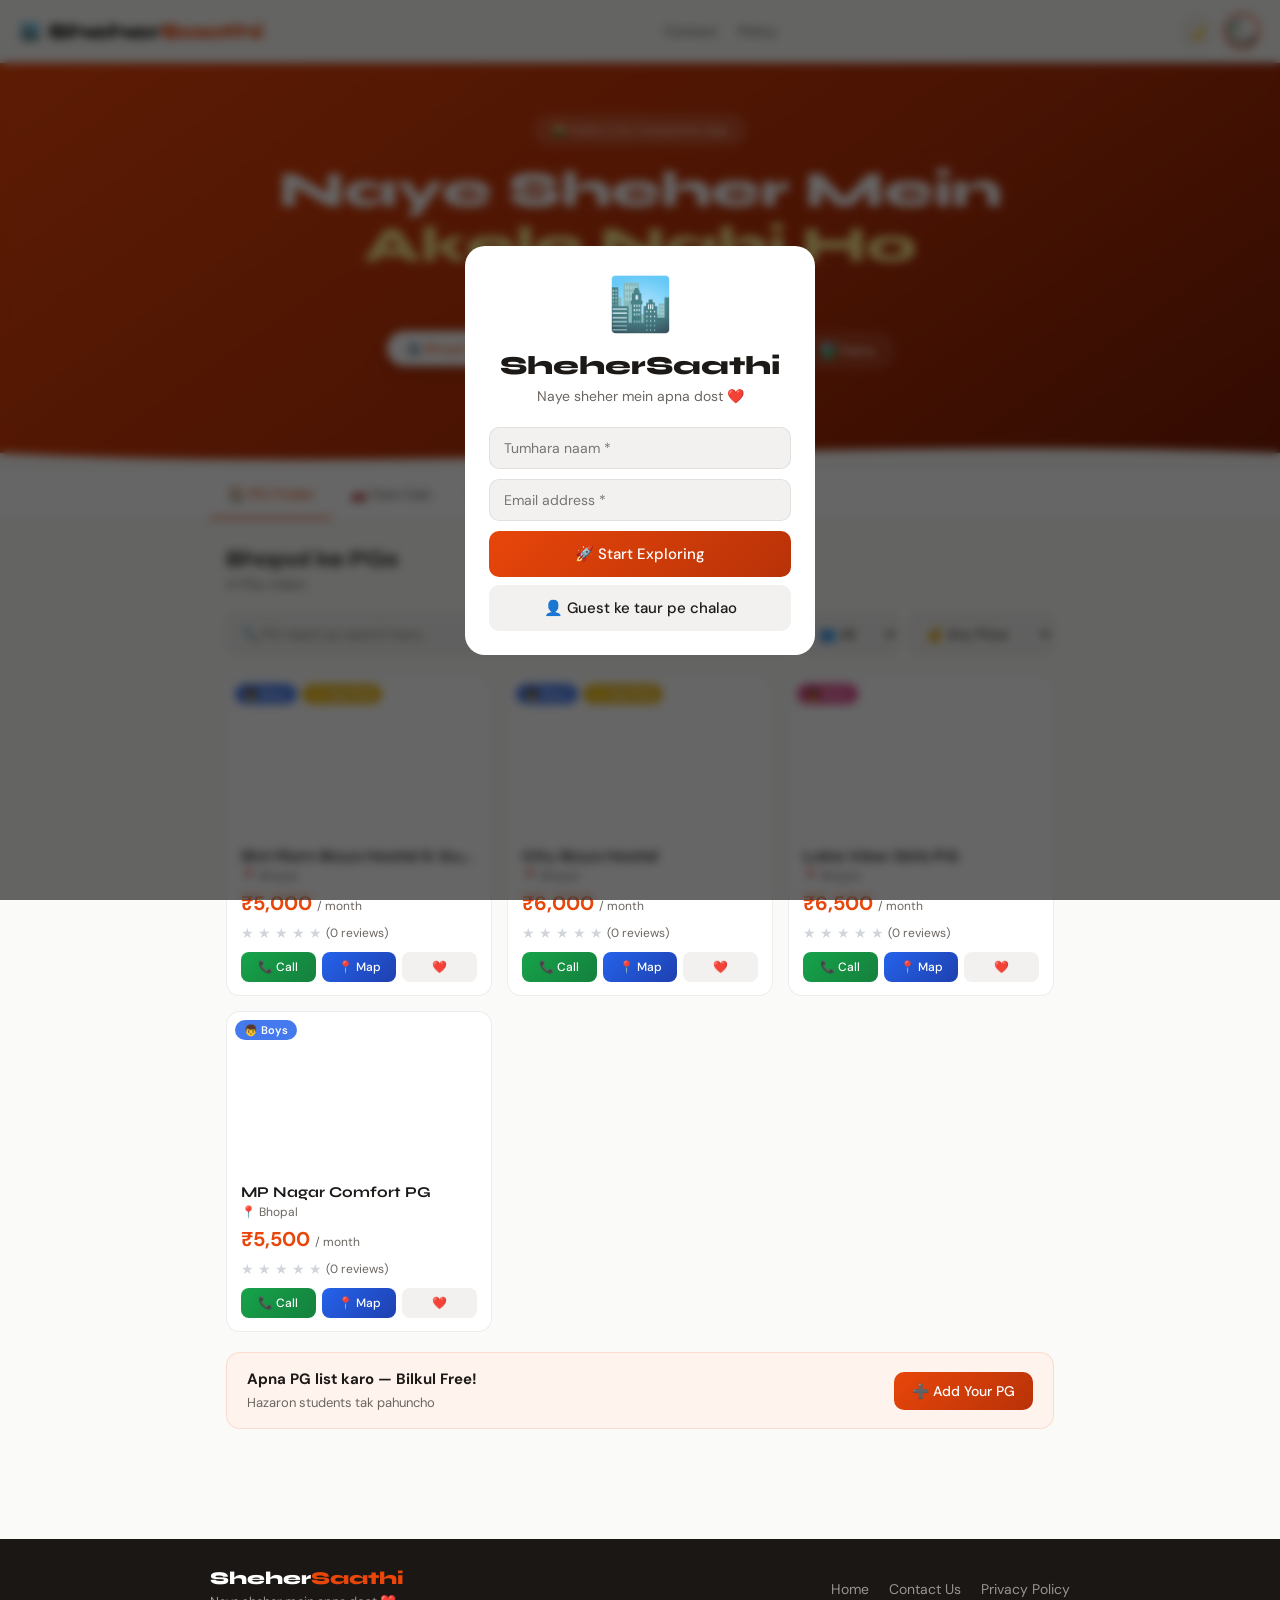
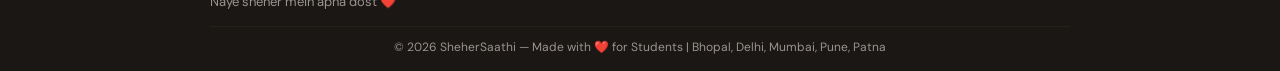
==== commit 96f5c985: "Add files via upload" ====
--- a/index.html
+++ b/index.html
@@ -24,6 +24,10 @@
   <div class="nav-brand">
     <span>🏙️</span>
     <span class="brand-text">Sheher<span>Saathi</span></span>
+  </div>
+  <div class="nav-links">
+    <a href="contact.html">Contact</a>
+    <a href="policy.html">Policy</a>
   </div>
   <div class="nav-right">
     <button class="icon-btn" onclick="toggleDark()">🌙</button>
@@ -278,6 +282,23 @@
   </div>
 </div>
 
+<footer style="background:#1a1714;color:#9a9490;padding:28px 20px 16px;margin-top:40px;">
+  <div style="display:flex;justify-content:space-between;flex-wrap:wrap;gap:16px;margin-bottom:16px;max-width:860px;margin-left:auto;margin-right:auto;">
+    <div>
+      <div style="font-family:'Syne',sans-serif;font-size:18px;font-weight:800;color:#fff;margin-bottom:4px;">Sheher<span style="color:#e8460a">Saathi</span></div>
+      <p style="font-size:13px;">Naye sheher mein apna dost ❤️</p>
+    </div>
+    <div style="display:flex;gap:20px;align-items:center;flex-wrap:wrap;">
+      <a href="index.html"   style="color:#9a9490;text-decoration:none;font-size:14px;">Home</a>
+      <a href="contact.html" style="color:#9a9490;text-decoration:none;font-size:14px;">Contact Us</a>
+      <a href="policy.html"  style="color:#9a9490;text-decoration:none;font-size:14px;">Privacy Policy</a>
+    </div>
+  </div>
+  <div style="border-top:1px solid #252118;padding-top:12px;font-size:12px;text-align:center;max-width:860px;margin:0 auto;">
+    <p>© 2026 SheherSaathi — Made with ❤️ for Students | Bhopal, Delhi, Mumbai, Pune, Patna</p>
+  </div>
+</footer>
+
 <script src="data.js"></script>
 <script src="script.js"></script>
 </body>
--- a/style.css
+++ b/style.css
@@ -1,418 +1,239 @@
 :root {
-  --brand: #ff4d4d;
-  --brand2: #ff7a00;
-  --text: #1a1a2e;
-  --muted: #6b7280;
-  --bg: #f8f9ff;
-  --white: #ffffff;
-  --card-bg: #ffffff;
-  --radius: 16px;
-  --shadow: 0 4px 20px rgba(0,0,0,0.08);
-  --shadow-hover: 0 12px 40px rgba(255,77,77,0.2);
-  --navbar-bg: rgba(255,255,255,0.95);
-  --footer-bg: #1a1a2e;
-  --input-bg: #f1f3f9;
-  --border: #e5e7eb;
-  --star: #f59e0b;
+  --brand: #e8460a;
+  --brand-dark: #b83208;
+  --brand-light: #fff3ee;
+  --text: #1c1917;
+  --muted: #6b6560;
+  --bg: #fafaf8;
+  --card: #ffffff;
+  --input: #f2f1ef;
+  --border: rgba(0,0,0,0.07);
+  --radius: 14px;
+  --shadow: 0 2px 14px rgba(0,0,0,0.07);
+  --shadow-hover: 0 10px 30px rgba(232,70,10,0.18);
+  --navbar: rgba(250,250,248,0.96);
 }
-
 .dark {
-  --text: #f1f5f9;
-  --muted: #94a3b8;
-  --bg: #0f0f1a;
-  --white: #1e1e2e;
-  --card-bg: #1e1e2e;
-  --navbar-bg: rgba(15,15,26,0.95);
-  --input-bg: #2a2a3e;
-  --border: #2a2a3e;
-  --shadow: 0 4px 20px rgba(0,0,0,0.3);
+  --text: #f5f5f0;
+  --muted: #9a9490;
+  --bg: #0d0b09;
+  --card: #1a1714;
+  --input: #252118;
+  --border: rgba(255,255,255,0.07);
+  --navbar: rgba(13,11,9,0.96);
+  --brand-light: #271500;
 }
-
 * { box-sizing: border-box; margin: 0; padding: 0; }
-
-body {
-  font-family: 'DM Sans', sans-serif;
-  color: var(--text);
-  background: var(--bg);
-  transition: background 0.3s, color 0.3s;
+body { font-family: 'DM Sans', sans-serif; color: var(--text); background: var(--bg); transition: background .3s, color .3s; min-height: 100vh; }
+
+/* LOADER */
+#loader { position: fixed; inset: 0; z-index: 9999; background: var(--brand); display: flex; align-items: center; justify-content: center; transition: opacity .5s; }
+.loader-box { text-align: center; color: #fff; }
+.loader-icon { font-size: 54px; animation: pulse 1s ease-in-out infinite; margin-bottom: 10px; }
+.loader-name { font-family: 'Syne', sans-serif; font-size: 28px; font-weight: 800; margin-bottom: 20px; }
+.loader-bar { width: 180px; height: 3px; background: rgba(255,255,255,0.3); border-radius: 3px; overflow: hidden; margin: 0 auto 12px; }
+.loader-fill { height: 100%; background: #fff; animation: fill 1.4s ease forwards; border-radius: 3px; }
+.loader-tagline { font-size: 13px; opacity: 0.75; }
+@keyframes pulse { 0%,100%{transform:scale(1)} 50%{transform:scale(1.12)} }
+@keyframes fill { from{width:0} to{width:100%} }
+
+/* NAVBAR */
+.navbar { position: sticky; top: 0; z-index: 200; display: flex; align-items: center; justify-content: space-between; padding: 13px 20px; background: var(--navbar); backdrop-filter: blur(14px); border-bottom: 1px solid var(--border); }
+.nav-brand { display: flex; align-items: center; gap: 8px; cursor: default; }
+.brand-text { font-family: 'Syne', sans-serif; font-size: 20px; font-weight: 800; color: var(--text); }
+.brand-text span { color: var(--brand); }
+.nav-right { display: flex; align-items: center; gap: 10px; }
+.nav-links { display:flex; gap:20px; align-items:center; }
+.nav-links a { text-decoration:none; color:var(--muted); font-size:14px; font-weight:500; transition:color .2s; }
+.nav-links a:hover { color:var(--brand); }
+@media(max-width:480px){ .nav-links { display:none; } }
+.icon-btn { background: var(--input) !important; color: var(--text) !important; width: 36px; height: 36px; border-radius: 50% !important; padding: 0 !important; font-size: 15px; display: flex; align-items: center; justify-content: center; box-shadow: none !important; }
+.profile-wrap { position: relative; cursor: pointer; }
+.profile-pic { width: 36px; height: 36px; border-radius: 50%; border: 2px solid var(--brand); object-fit: cover; display: block; }
+.profile-menu { display: none; position: absolute; right: 0; top: 48px; background: var(--card); border: 1px solid var(--border); border-radius: var(--radius); padding: 14px; width: 210px; box-shadow: var(--shadow); z-index: 300; }
+.greet-text { font-size: 14px; font-weight: 600; margin-bottom: 10px; }
+.profile-menu input { width: 100%; padding: 8px 10px; border-radius: 8px; border: 1px solid var(--border); background: var(--input); color: var(--text); font-size: 13px; margin-bottom: 8px; outline: none; font-family: 'DM Sans', sans-serif; }
+.file-upload-label { display: block; padding: 8px 10px; background: var(--input); border-radius: 8px; font-size: 13px; cursor: pointer; margin-bottom: 8px; color: var(--text); }
+.file-upload-label input { display: none; }
+.logout-btn { width: 100%; background: #fee2e2 !important; color: #dc2626 !important; margin-top: 4px; box-shadow: none !important; }
+
+/* HERO */
+.hero { background: linear-gradient(145deg, #e8460a 0%, #b83208 55%, #7c1c04 100%); color: #fff; padding: 52px 20px 72px; text-align: center; position: relative; }
+.hero-badge { display: inline-flex; align-items: center; gap: 6px; background: rgba(255,255,255,0.14); border: 1px solid rgba(255,255,255,0.25); padding: 6px 16px; border-radius: 50px; font-size: 12px; margin-bottom: 18px; backdrop-filter: blur(6px); }
+.hero h1 { font-family: 'Syne', sans-serif; font-size: clamp(26px, 6vw, 50px); font-weight: 800; line-height: 1.1; margin-bottom: 12px; }
+.hero h1 em { font-style: normal; color: #fde68a; }
+.hero-sub { font-size: 15px; opacity: 0.85; margin-bottom: 28px; letter-spacing: 0.3px; }
+.city-selector { display: flex; flex-wrap: wrap; gap: 8px; justify-content: center; margin-bottom: 14px; }
+.city-btn { padding: 8px 18px; border-radius: 50px; font-size: 13px; font-weight: 500; border: 1.5px solid rgba(255,255,255,0.3); background: rgba(255,255,255,0.1); color: #fff; cursor: pointer; transition: all .2s; }
+.city-btn:hover, .city-btn.active { background: #fff; color: var(--brand); border-color: #fff; transform: translateY(-2px); box-shadow: 0 6px 16px rgba(0,0,0,0.15); }
+.hero-city-note { font-size: 13px; opacity: 0.75; }
+.hero-city-note strong { color: #fde68a; opacity: 1; }
+.hero-wave { position: absolute; bottom: 0; left: 0; right: 0; line-height: 0; }
+.hero-wave svg { width: 100%; display: block; height: 36px; }
+
+/* TAB NAV */
+.tab-nav-wrap { background: var(--card); border-bottom: 1px solid var(--border); position: sticky; top: 62px; z-index: 100; }
+.tab-nav { display: flex; overflow-x: auto; scrollbar-width: none; max-width: 860px; margin: 0 auto; }
+.tab-nav::-webkit-scrollbar { display: none; }
+.tab-btn { flex: none; padding: 14px 18px; font-size: 14px; font-weight: 500; border-bottom: 2.5px solid transparent; background: none; color: var(--muted); cursor: pointer; white-space: nowrap; border-radius: 0; transition: all .2s; }
+.tab-btn:hover { color: var(--text); box-shadow: none; transform: none; }
+.tab-btn.active { color: var(--brand); border-bottom-color: var(--brand); }
+
+/* MAIN */
+.main { max-width: 860px; margin: 0 auto; padding: 26px 16px 70px; }
+.tab-panel { display: none; animation: slidein .22s ease; }
+.tab-panel.active { display: block; }
+@keyframes slidein { from{opacity:0;transform:translateY(8px)} to{opacity:1;transform:none} }
+.panel-header { margin-bottom: 20px; }
+.panel-header h2 { font-family: 'Syne', sans-serif; font-size: 22px; font-weight: 700; margin-bottom: 3px; }
+.panel-sub { font-size: 14px; color: var(--muted); }
+
+/* FILTERS */
+.filter-row { display: flex; gap: 10px; flex-wrap: wrap; margin-bottom: 20px; }
+.search-box { flex: 1; min-width: 160px; padding: 10px 14px; border-radius: 10px; border: 1px solid var(--border); background: var(--input); color: var(--text); font-size: 14px; outline: none; font-family: 'DM Sans', sans-serif; transition: border-color .2s; }
+.search-box:focus { border-color: var(--brand); }
+.sel { padding: 10px 12px; border-radius: 10px; border: 1px solid var(--border); background: var(--input); color: var(--text); font-size: 14px; outline: none; cursor: pointer; font-family: 'DM Sans', sans-serif; }
+.sel.full { width: 100%; }
+
+/* PG GRID */
+.pg-grid { display: grid; grid-template-columns: repeat(auto-fill, minmax(255px, 1fr)); gap: 15px; margin-bottom: 20px; }
+.pg-card { background: var(--card); border-radius: var(--radius); overflow: hidden; border: 1px solid var(--border); cursor: pointer; transition: transform .25s, box-shadow .25s; }
+.pg-card:hover { transform: translateY(-5px); box-shadow: var(--shadow-hover); }
+.pg-img-wrap { position: relative; overflow: hidden; }
+.pg-img-wrap img { width: 100%; height: 158px; object-fit: cover; display: block; transition: transform .35s; }
+.pg-card:hover .pg-img-wrap img { transform: scale(1.04); }
+.pg-badges { position: absolute; top: 8px; left: 8px; display: flex; gap: 5px; }
+.pg-badge { padding: 3px 9px; border-radius: 20px; font-size: 11px; font-weight: 600; }
+.b-boys { background: rgba(37,99,235,.85); color: #fff; }
+.b-girls { background: rgba(219,39,119,.85); color: #fff; }
+.b-both { background: rgba(5,150,105,.85); color: #fff; }
+.pg-body { padding: 13px 14px; }
+.pg-body h3 { font-family: 'Syne', sans-serif; font-size: 15px; font-weight: 700; margin-bottom: 3px; white-space: nowrap; overflow: hidden; text-overflow: ellipsis; }
+.pg-city-tag { font-size: 12px; color: var(--muted); margin-bottom: 6px; }
+.pg-rent { font-size: 20px; font-weight: 700; color: var(--brand); margin-bottom: 8px; }
+.pg-rent span { font-size: 12px; color: var(--muted); font-weight: 400; }
+.pg-stars { display: flex; align-items: center; gap: 4px; margin-bottom: 10px; font-size: 13px; }
+.pg-stars small { color: var(--muted); font-size: 12px; }
+.pg-btns { display: flex; gap: 6px; }
+.pg-btns button { flex: 1; font-size: 12px; padding: 7px 6px; border-radius: 8px; }
+.bcall { background: linear-gradient(135deg,#16a34a,#15803d) !important; }
+.bmap { background: linear-gradient(135deg,#2563eb,#1e40af) !important; }
+.bfav { background: var(--input) !important; color: var(--text) !important; box-shadow: none !important; }
+.no-results { text-align: center; padding: 50px 20px; color: var(--muted); font-size: 15px; grid-column: 1/-1; }
+
+/* LIST PG BANNER */
+.list-pg-banner { display: flex; align-items: center; justify-content: space-between; gap: 12px; flex-wrap: wrap; background: var(--brand-light); border: 1px solid rgba(232,70,10,0.14); border-radius: var(--radius); padding: 16px 20px; }
+.list-pg-text strong { font-size: 15px; display: block; margin-bottom: 2px; }
+.list-pg-text span { font-size: 13px; color: var(--muted); }
+
+/* FARE */
+.fare-layout { display: grid; grid-template-columns: 1fr 1fr; gap: 16px; }
+@media(max-width:580px) { .fare-layout { grid-template-columns: 1fr; } }
+.fare-box, .tips-box { background: var(--card); border: 1px solid var(--border); border-radius: var(--radius); padding: 18px; }
+.lbl { font-size: 13px; color: var(--muted); margin-bottom: 7px; display: block; }
+.fare-meta { display: flex; gap: 8px; margin-bottom: 14px; }
+.fare-badge { background: var(--input); padding: 5px 12px; border-radius: 20px; font-size: 13px; font-weight: 500; }
+.fare-badge.muted { color: var(--muted); }
+.fare-cards { display: grid; grid-template-columns: 1fr 1fr; gap: 10px; margin-bottom: 14px; }
+.fare-card-item { background: var(--input); border-radius: 10px; padding: 13px 10px; text-align: center; position: relative; border: 1.5px solid transparent; }
+.fare-card-item.best { border-color: var(--brand); background: var(--brand-light); }
+.fc-best-tag { position: absolute; top: -9px; left: 50%; transform: translateX(-50%); background: var(--brand); color: #fff; font-size: 10px; padding: 2px 9px; border-radius: 20px; white-space: nowrap; }
+.fc-icon { font-size: 22px; margin-bottom: 4px; }
+.fc-label { font-size: 12px; color: var(--muted); margin-bottom: 4px; }
+.fc-price { font-size: 15px; font-weight: 700; }
+.fare-note { background: #fef9c3; color: #78350f; border-radius: 9px; padding: 10px 13px; font-size: 13px; }
+.dark .fare-note { background: #1c1400; color: #fbbf24; }
+.tips-box h4 { font-family: 'Syne', sans-serif; font-size: 15px; font-weight: 700; margin-bottom: 14px; }
+.tip-row { font-size: 13px; color: var(--muted); padding: 9px 0; border-bottom: 1px solid var(--border); }
+.tip-row:last-child { border-bottom: none; }
+
+/* GUIDE */
+.guide-wrap { background: var(--card); border: 1px solid var(--border); border-radius: var(--radius); overflow: hidden; }
+.g-step { display: flex; gap: 14px; padding: 16px 18px; border-bottom: 1px solid var(--border); }
+.g-step:last-child { border-bottom: none; }
+.g-num { width: 30px; height: 30px; min-width: 30px; border-radius: 50%; background: var(--brand); color: #fff; display: flex; align-items: center; justify-content: center; font-size: 13px; font-weight: 700; margin-top: 2px; }
+.g-body { flex: 1; }
+.g-title { font-size: 14px; font-weight: 600; margin-bottom: 4px; }
+.g-desc { font-size: 13px; color: var(--muted); line-height: 1.6; }
+.g-tip { display: inline-block; margin-top: 7px; background: #dcfce7; color: #166534; font-size: 12px; padding: 3px 10px; border-radius: 6px; }
+.dark .g-tip { background: #14532d; color: #86efac; }
+
+/* HELPLINES */
+.sos-grid { display: grid; grid-template-columns: repeat(4, 1fr); gap: 10px; margin-bottom: 22px; }
+@media(max-width:480px) { .sos-grid { grid-template-columns: 1fr 1fr; } }
+.sos-card { background: #fff5f5; border: 1px solid rgba(220,38,38,0.15); border-radius: var(--radius); padding: 16px 10px; text-align: center; }
+.dark .sos-card { background: #1f0a0a; }
+.sos-num { font-family: 'Syne', sans-serif; font-size: 28px; font-weight: 800; color: #dc2626; margin-bottom: 4px; }
+.sos-name { font-size: 13px; color: var(--muted); margin-bottom: 12px; }
+.sos-btn { display: inline-block; padding: 7px 16px; background: #dc2626; color: #fff; border-radius: 20px; font-size: 13px; text-decoration: none; }
+.sub-heading { font-family: 'Syne', sans-serif; font-size: 16px; font-weight: 700; }
+.helpline-list { display: flex; flex-direction: column; gap: 8px; }
+.h-item { display: flex; align-items: center; gap: 12px; background: var(--card); border: 1px solid var(--border); border-radius: 10px; padding: 12px 14px; }
+.h-icon { width: 38px; height: 38px; border-radius: 9px; background: var(--input); display: flex; align-items: center; justify-content: center; font-size: 18px; flex-shrink: 0; }
+.h-info { flex: 1; }
+.h-info strong { font-size: 14px; display: block; margin-bottom: 2px; }
+.h-info span { font-size: 12px; color: var(--muted); }
+.h-call { padding: 6px 14px; border: 1.5px solid var(--brand); color: var(--brand); background: transparent; border-radius: 20px; font-size: 12px; text-decoration: none; white-space: nowrap; }
+
+/* NEARBY */
+.nearby-cats { display: flex; gap: 8px; flex-wrap: wrap; margin-bottom: 16px; }
+.cat-btn { padding: 8px 16px; border-radius: 20px; border: 1px solid var(--border); background: var(--card); color: var(--muted); font-size: 13px; cursor: pointer; transition: all .2s; }
+.cat-btn.active { background: var(--brand); color: #fff; border-color: var(--brand); }
+.nearby-list { display: flex; flex-direction: column; gap: 10px; }
+.n-item { display: flex; align-items: center; gap: 12px; background: var(--card); border: 1px solid var(--border); border-radius: 11px; padding: 13px 14px; }
+.n-icon { width: 42px; height: 42px; border-radius: 10px; background: var(--input); display: flex; align-items: center; justify-content: center; font-size: 20px; flex-shrink: 0; }
+.n-info { flex: 1; }
+.n-info strong { font-size: 14px; display: block; margin-bottom: 2px; }
+.n-info span { font-size: 12px; color: var(--muted); }
+.n-dist { font-size: 12px; font-weight: 700; color: var(--brand); margin-right: 8px; }
+.n-map { padding: 6px 12px; background: #eff6ff; color: #1d4ed8; border: none; border-radius: 20px; font-size: 12px; cursor: pointer; text-decoration: none; box-shadow: none !important; }
+
+/* BUTTONS GLOBAL */
+button { padding: 10px 18px; border: none; border-radius: 10px; background: linear-gradient(135deg, var(--brand), var(--brand-dark)); color: #fff; cursor: pointer; font-family: 'DM Sans', sans-serif; font-size: 14px; font-weight: 500; transition: transform .15s, box-shadow .15s; }
+button:hover { transform: translateY(-1px); box-shadow: 0 5px 15px rgba(232,70,10,.3); }
+.btn-ghost { background: var(--input) !important; color: var(--text) !important; box-shadow: none !important; }
+.btn-full { width: 100%; padding: 13px !important; font-size: 15px !important; }
+
+/* MODALS */
+.overlay { position: fixed; inset: 0; background: rgba(0,0,0,.6); z-index: 999; display: flex; align-items: center; justify-content: center; padding: 16px; backdrop-filter: blur(5px); }
+.overlay.hidden { display: none; }
+.modal { background: var(--card); border-radius: 20px; padding: 24px; width: 100%; max-width: 420px; max-height: 90vh; overflow-y: auto; }
+.modal-top { display: flex; align-items: center; justify-content: space-between; margin-bottom: 16px; }
+.modal-top h3 { font-family: 'Syne', sans-serif; font-size: 18px; font-weight: 700; }
+.close-btn { width: 30px; height: 30px; border-radius: 50% !important; padding: 0 !important; font-size: 13px; background: var(--input) !important; color: var(--text) !important; box-shadow: none !important; }
+.m-input { display: block; width: 100%; padding: 11px 14px; margin-bottom: 10px; border: 1px solid var(--border); border-radius: 10px; background: var(--input); color: var(--text); font-size: 14px; outline: none; font-family: 'DM Sans', sans-serif; transition: border-color .2s; }
+.m-input:focus { border-color: var(--brand); }
+.modal-btns { display: flex; gap: 8px; margin-top: 4px; }
+.modal-btns button { flex: 1; }
+.login-modal { text-align: center; max-width: 350px; }
+.login-icon { font-size: 52px; margin-bottom: 12px; }
+.login-title { font-family: 'Syne', sans-serif; font-size: 26px; font-weight: 800; margin-bottom: 6px; }
+.login-sub { color: var(--muted); font-size: 14px; margin-bottom: 22px; }
+
+/* DETAIL */
+.detail-img { width: 100%; border-radius: 10px; margin-bottom: 14px; object-fit: cover; max-height: 200px; }
+.detail-facts { display: flex; flex-direction: column; gap: 8px; margin-bottom: 14px; }
+.detail-facts p { font-size: 14px; color: var(--muted); }
+.detail-facts p strong { color: var(--text); }
+.detail-action-row { display: flex; gap: 8px; margin-bottom: 18px; }
+.detail-action-row button { flex: 1; }
+.rev-title { font-family: 'Syne', sans-serif; font-size: 15px; font-weight: 700; margin-bottom: 10px; }
+.star-row { display: flex; gap: 7px; margin-bottom: 10px; }
+.star-row span { font-size: 24px; cursor: pointer; opacity: .3; transition: all .15s; }
+.star-row span.on { opacity: 1; transform: scale(1.15); }
+.rev-input-row { display: flex; gap: 8px; margin-bottom: 10px; }
+.rev-input-row input { flex: 1; }
+.rev-input-row button { padding: 10px 14px; }
+.rev-list { max-height: 155px; overflow-y: auto; display: flex; flex-direction: column; gap: 8px; }
+.rev-item { background: var(--input); border-radius: 8px; padding: 10px 12px; }
+.rev-user { font-size: 13px; font-weight: 600; color: var(--brand); }
+.rev-stars-text { font-size: 12px; color: #f59e0b; }
+.rev-body { font-size: 13px; margin-top: 3px; color: var(--text); }
+
+/* RESPONSIVE */
+@media(max-width:580px) {
+  .hero { padding: 38px 14px 60px; }
+  .city-btn { padding: 6px 12px; font-size: 12px; }
+  .main { padding: 16px 12px 60px; }
+  .pg-grid { grid-template-columns: 1fr; }
 }
-
-/* ===== LOADER ===== */
-#loader {
-  position: fixed; inset: 0;
-  background: var(--brand);
-  display: flex; align-items: center; justify-content: center;
-  z-index: 9999;
-  transition: opacity 0.5s;
-}
-.loader-inner { text-align: center; color: white; }
-.loader-inner span { font-size: 60px; animation: bounce 0.8s infinite; display: block; }
-.loader-inner p { font-family: 'Syne', sans-serif; font-size: 28px; font-weight: 800; margin-top: 10px; }
-@keyframes bounce { 0%,100% { transform: translateY(0); } 50% { transform: translateY(-15px); } }
-
-/* ===== NAVBAR ===== */
-.navbar {
-  position: sticky; top: 0; z-index: 1000;
-  display: flex; align-items: center; justify-content: space-between;
-  padding: 14px 24px;
-  background: var(--navbar-bg);
-  backdrop-filter: blur(12px);
-  border-bottom: 1px solid var(--border);
-  box-shadow: 0 2px 12px rgba(0,0,0,0.06);
-}
-
-.logo {
-  font-family: 'Syne', sans-serif;
-  font-size: 22px; font-weight: 800;
-  color: var(--text);
-}
-.logo span { color: var(--brand); }
-
-.nav-links { display: flex; gap: 24px; }
-.nav-links a {
-  text-decoration: none; color: var(--muted);
-  font-size: 14px; font-weight: 500;
-  transition: color 0.2s;
-}
-.nav-links a:hover { color: var(--brand); }
-
-.nav-right { display: flex; align-items: center; gap: 12px; }
-
-.dark-btn {
-  background: var(--input-bg) !important;
-  color: var(--text) !important;
-  padding: 8px 12px !important;
-  font-size: 16px;
-  border-radius: 50% !important;
-}
-
-/* ===== PROFILE ===== */
-.profile-container { position: relative; cursor: pointer; }
-#profilePic {
-  width: 38px; height: 38px; border-radius: 50%;
-  border: 2px solid var(--brand); object-fit: cover;
-}
-.profile-menu {
-  display: none; position: absolute; right: 0; top: 50px;
-  background: var(--white); border-radius: var(--radius);
-  padding: 16px; width: 210px;
-  box-shadow: 0 8px 30px rgba(0,0,0,0.15);
-  border: 1px solid var(--border);
-}
-.profile-menu p { font-weight: 600; margin-bottom: 10px; font-size: 14px; }
-.profile-menu input {
-  width: 100%; padding: 8px 12px; border-radius: 8px;
-  border: 1px solid var(--border); background: var(--input-bg);
-  color: var(--text); font-size: 13px; margin-bottom: 8px;
-}
-.file-label {
-  display: block; padding: 8px 12px; background: var(--input-bg);
-  border-radius: 8px; font-size: 13px; cursor: pointer;
-  margin-bottom: 8px; color: var(--text);
-}
-.logout-btn {
-  width: 100%; background: #fee2e2 !important;
-  color: #dc2626 !important; margin-top: 4px;
-}
-
-/* ===== HERO ===== */
-.hero {
-  text-align: center;
-  padding: 70px 20px 50px;
-  background: linear-gradient(135deg, #ff4d4d 0%, #ff7a00 100%);
-  color: white;
-  position: relative;
-  overflow: hidden;
-}
-.hero::before {
-  content: '';
-  position: absolute; inset: 0;
-  background: url("data:image/svg+xml,%3Csvg width='60' height='60' viewBox='0 0 60 60' xmlns='http://www.w3.org/2000/svg'%3E%3Cg fill='none' fill-rule='evenodd'%3E%3Cg fill='%23ffffff' fill-opacity='0.05'%3E%3Cpath d='M36 34v-4h-2v4h-4v2h4v4h2v-4h4v-2h-4zm0-30V0h-2v4h-4v2h4v4h2V6h4V4h-4zM6 34v-4H4v4H0v2h4v4h2v-4h4v-2H6zM6 4V0H4v4H0v2h4v4h2V6h4V4H6z'/%3E%3C/g%3E%3C/g%3E%3C/svg%3E");
-}
-
-.hero-badge {
-  display: inline-block;
-  background: rgba(255,255,255,0.2);
-  padding: 6px 16px; border-radius: 50px;
-  font-size: 13px; font-weight: 500; margin-bottom: 20px;
-  backdrop-filter: blur(10px);
-  border: 1px solid rgba(255,255,255,0.3);
-}
-
-.hero h1 {
-  font-family: 'Syne', sans-serif;
-  font-size: clamp(28px, 5vw, 52px);
-  font-weight: 800; line-height: 1.15;
-  margin-bottom: 12px;
-}
-.hero h1 span { color: #ffe066; }
-.hero-sub { font-size: 16px; opacity: 0.9; margin-bottom: 30px; }
-
-.search-wrap { max-width: 600px; margin: 0 auto 24px; }
-.search-box {
-  display: flex; align-items: center;
-  background: white; border-radius: 50px;
-  padding: 6px 6px 6px 18px;
-  box-shadow: 0 8px 30px rgba(0,0,0,0.2);
-}
-.search-box span { font-size: 18px; margin-right: 8px; }
-.search-box input {
-  flex: 1; border: none; outline: none;
-  font-size: 15px; color: #1a1a2e;
-  background: transparent; font-family: 'DM Sans', sans-serif;
-}
-.search-box button {
-  padding: 10px 24px !important; border-radius: 50px !important;
-  font-size: 14px; white-space: nowrap;
-}
-
-.filter-row {
-  display: flex; gap: 12px; justify-content: center; flex-wrap: wrap;
-}
-.filter-row select {
-  padding: 10px 16px; border-radius: 50px;
-  border: 1px solid rgba(255,255,255,0.3);
-  background: rgba(255,255,255,0.15);
-  color: white; font-size: 14px; cursor: pointer;
-  backdrop-filter: blur(5px); outline: none;
-  font-family: 'DM Sans', sans-serif;
-}
-.filter-row select option { color: #1a1a2e; background: white; }
-
-/* ===== STATS BAR ===== */
-.stats-bar {
-  display: flex; justify-content: center; gap: 0;
-  background: var(--white);
-  border-bottom: 1px solid var(--border);
-  flex-wrap: wrap;
-}
-.stat {
-  display: flex; flex-direction: column; align-items: center;
-  padding: 16px 32px; border-right: 1px solid var(--border);
-}
-.stat:last-child { border-right: none; }
-.stat strong { font-family: 'Syne', sans-serif; font-size: 20px; font-weight: 700; color: var(--brand); }
-.stat span { font-size: 12px; color: var(--muted); margin-top: 2px; }
-
-/* ===== ADD PG BAR ===== */
-.add-pg-bar {
-  display: flex; align-items: center; justify-content: center;
-  gap: 16px; padding: 14px 20px;
-  background: linear-gradient(135deg, #fff7ed, #fff);
-  border-bottom: 1px solid var(--border);
-  flex-wrap: wrap;
-}
-.dark .add-pg-bar { background: #1e1e2e; }
-.add-pg-bar p { font-size: 14px; color: var(--muted); }
-
-/* ===== BUTTONS ===== */
-button {
-  padding: 10px 18px; border: none; border-radius: 10px;
-  background: linear-gradient(135deg, #ff4d4d, #ff7a00);
-  color: white; cursor: pointer; font-family: 'DM Sans', sans-serif;
-  font-size: 14px; font-weight: 500;
-  transition: transform 0.2s, box-shadow 0.2s;
-}
-button:hover { transform: translateY(-2px); box-shadow: 0 6px 20px rgba(255,77,77,0.35); }
-.cancel-btn {
-  background: var(--input-bg) !important;
-  color: var(--text) !important;
-  box-shadow: none !important;
-}
-.cancel-btn:hover { box-shadow: none !important; }
-.guest-btn {
-  background: var(--input-bg) !important;
-  color: var(--text) !important; margin-top: 8px;
-}
-
-/* ===== GRID ===== */
-.grid {
-  display: grid;
-  grid-template-columns: repeat(auto-fill, minmax(280px, 1fr));
-  gap: 20px; padding: 24px;
-  max-width: 1400px; margin: 0 auto;
-}
-
-/* ===== CARD ===== */
-.card {
-  background: var(--card-bg);
-  border-radius: var(--radius);
-  overflow: hidden;
-  box-shadow: var(--shadow);
-  transition: transform 0.3s, box-shadow 0.3s;
-  border: 1px solid var(--border);
-  cursor: pointer;
-}
-.card:hover { transform: translateY(-6px); box-shadow: var(--shadow-hover); }
-
-.card-img-wrap { position: relative; overflow: hidden; }
-.card img { width: 100%; height: 180px; object-fit: cover; transition: transform 0.4s; }
-.card:hover img { transform: scale(1.05); }
-
-.card-badges {
-  position: absolute; top: 10px; left: 10px;
-  display: flex; gap: 6px;
-}
-.badge {
-  padding: 4px 10px; border-radius: 20px;
-  font-size: 11px; font-weight: 600;
-  backdrop-filter: blur(8px);
-}
-.badge-boys { background: rgba(59,130,246,0.85); color: white; }
-.badge-girls { background: rgba(236,72,153,0.85); color: white; }
-.badge-both { background: rgba(16,185,129,0.85); color: white; }
-.badge-popular { background: rgba(245,158,11,0.85); color: white; }
-
-.card-content { padding: 16px; }
-.card-content h3 { font-family: 'Syne', sans-serif; font-size: 16px; font-weight: 700; margin-bottom: 4px; }
-.card-city { font-size: 13px; color: var(--muted); margin-bottom: 6px; }
-.card-price { font-size: 20px; font-weight: 700; color: var(--brand); margin-bottom: 8px; }
-.card-price span { font-size: 13px; color: var(--muted); font-weight: 400; }
-
-/* STARS */
-.stars { display: flex; align-items: center; gap: 4px; margin-bottom: 10px; }
-.stars span { color: var(--star); font-size: 13px; }
-.stars small { color: var(--muted); font-size: 12px; }
-
-.card-actions { display: flex; gap: 8px; flex-wrap: wrap; }
-.card-actions button { flex: 1; padding: 8px 10px !important; font-size: 12px; border-radius: 8px !important; }
-.btn-call { background: linear-gradient(135deg, #22c55e, #16a34a) !important; }
-.btn-map { background: linear-gradient(135deg, #3b82f6, #1d4ed8) !important; }
-.btn-save { background: var(--input-bg) !important; color: var(--text) !important; box-shadow: none !important; }
-.btn-save:hover { box-shadow: none !important; }
-
-/* ===== MODALS ===== */
-.modal-overlay {
-  position: fixed; inset: 0;
-  display: flex; align-items: center; justify-content: center;
-  background: rgba(0,0,0,0.6);
-  z-index: 9999;
-  backdrop-filter: blur(4px);
-  padding: 20px;
-}
-
-.modal-box {
-  background: var(--white); border-radius: 20px;
-  padding: 28px; width: 100%; max-width: 400px;
-  box-shadow: 0 20px 60px rgba(0,0,0,0.3);
-  max-height: 90vh; overflow-y: auto;
-}
-
-.modal-box h3 {
-  font-family: 'Syne', sans-serif; font-size: 20px;
-  font-weight: 700; margin-bottom: 16px;
-}
-
-.modal-box input,
-.modal-box select {
-  width: 100%; padding: 12px 14px; margin-bottom: 10px;
-  border: 1px solid var(--border); border-radius: 10px;
-  background: var(--input-bg); color: var(--text);
-  font-size: 14px; outline: none;
-  font-family: 'DM Sans', sans-serif;
-  transition: border-color 0.2s;
-}
-.modal-box input:focus { border-color: var(--brand); }
-
-.modal-btns { display: flex; gap: 10px; margin-top: 4px; }
-.modal-btns button { flex: 1; }
-
-/* LOGIN */
-.login-box-inner { text-align: center; max-width: 360px; }
-.login-logo { font-size: 50px; margin-bottom: 12px; }
-.login-box-inner h2 {
-  font-family: 'Syne', sans-serif; font-size: 24px;
-  font-weight: 800; margin-bottom: 6px;
-}
-.login-sub { color: var(--muted); font-size: 14px; margin-bottom: 20px; }
-.login-box-inner input {
-  width: 100%; text-align: left;
-  margin-bottom: 12px;
-}
-.login-box-inner button { width: 100%; padding: 14px !important; font-size: 15px; }
-
-/* ===== DETAIL BOX ===== */
-.detail-box { max-width: 500px; }
-.detail-box img { width: 100%; border-radius: 12px; margin-bottom: 16px; }
-.detail-box h2 {
-  font-family: 'Syne', sans-serif; font-size: 22px;
-  font-weight: 700; margin-bottom: 12px;
-}
-.detail-info { display: flex; flex-direction: column; gap: 8px; margin-bottom: 14px; }
-.detail-info p { font-size: 14px; color: var(--muted); }
-.detail-info p strong { color: var(--text); }
-.detail-actions { display: flex; gap: 10px; }
-.detail-actions button { flex: 1; }
-
-/* REVIEW SECTION */
-.review-section { margin-top: 16px; }
-.review-section h4 {
-  font-family: 'Syne', sans-serif; font-size: 15px;
-  font-weight: 700; margin-bottom: 10px;
-}
-.review-input { display: flex; gap: 8px; margin-bottom: 10px; }
-.review-input input { flex: 1; }
-.review-input button { padding: 10px 14px !important; }
-
-.star-select { display: flex; gap: 6px; margin-bottom: 10px; }
-.star-select span {
-  font-size: 22px; cursor: pointer; transition: transform 0.2s;
-  filter: grayscale(1); opacity: 0.4;
-}
-.star-select span.active { filter: none; opacity: 1; transform: scale(1.2); }
-
-.reviews-list { display: flex; flex-direction: column; gap: 8px; max-height: 150px; overflow-y: auto; }
-.review-item {
-  background: var(--input-bg); border-radius: 10px;
-  padding: 10px 12px; font-size: 13px;
-}
-.review-item .rev-name { font-weight: 600; color: var(--brand); }
-.review-item .rev-stars { color: var(--star); font-size: 12px; }
-.review-item .rev-text { color: var(--text); margin-top: 2px; }
-
-/* NO RESULTS */
-.no-results {
-  text-align: center; padding: 60px 20px;
-  font-size: 18px; color: var(--muted);
-  grid-column: 1/-1;
-}
-
-/* ===== FOOTER ===== */
-.footer {
-  background: var(--footer-bg);
-  color: #94a3b8; padding: 32px 24px 20px;
-  margin-top: 40px;
-}
-.footer-top {
-  display: flex; justify-content: space-between;
-  align-items: flex-start; flex-wrap: wrap; gap: 20px;
-  margin-bottom: 24px;
-}
-.footer-brand p { font-size: 13px; margin-top: 6px; }
-.footer-brand .logo { color: white; font-size: 20px; }
-.footer-links { display: flex; gap: 20px; flex-wrap: wrap; }
-.footer-links a {
-  color: #94a3b8; text-decoration: none;
-  font-size: 14px; transition: color 0.2s;
-}
-.footer-links a:hover { color: var(--brand); }
-.footer-bottom { border-top: 1px solid #2a2a3e; padding-top: 16px; font-size: 12px; }
-.footer-bottom p { margin-bottom: 4px; }
-
-/* ===== MOBILE ===== */
-@media (max-width: 768px) {
-  .nav-links { display: none; }
-  .hero { padding: 50px 16px 36px; }
-  .search-box input { font-size: 14px; }
-  .stats-bar { justify-content: flex-start; overflow-x: auto; }
-  .stat { padding: 12px 20px; min-width: 100px; }
-  .grid { padding: 16px; gap: 14px; }
-  .card img { height: 160px; }
-  .modal-box { padding: 20px; }
-}
-
-@media (max-width: 480px) {
-  .filter-row select { font-size: 12px; padding: 8px 12px; }
-  .hero h1 { font-size: 26px; }
-  .card-actions button { font-size: 11px; padding: 7px 8px !important; }
-}
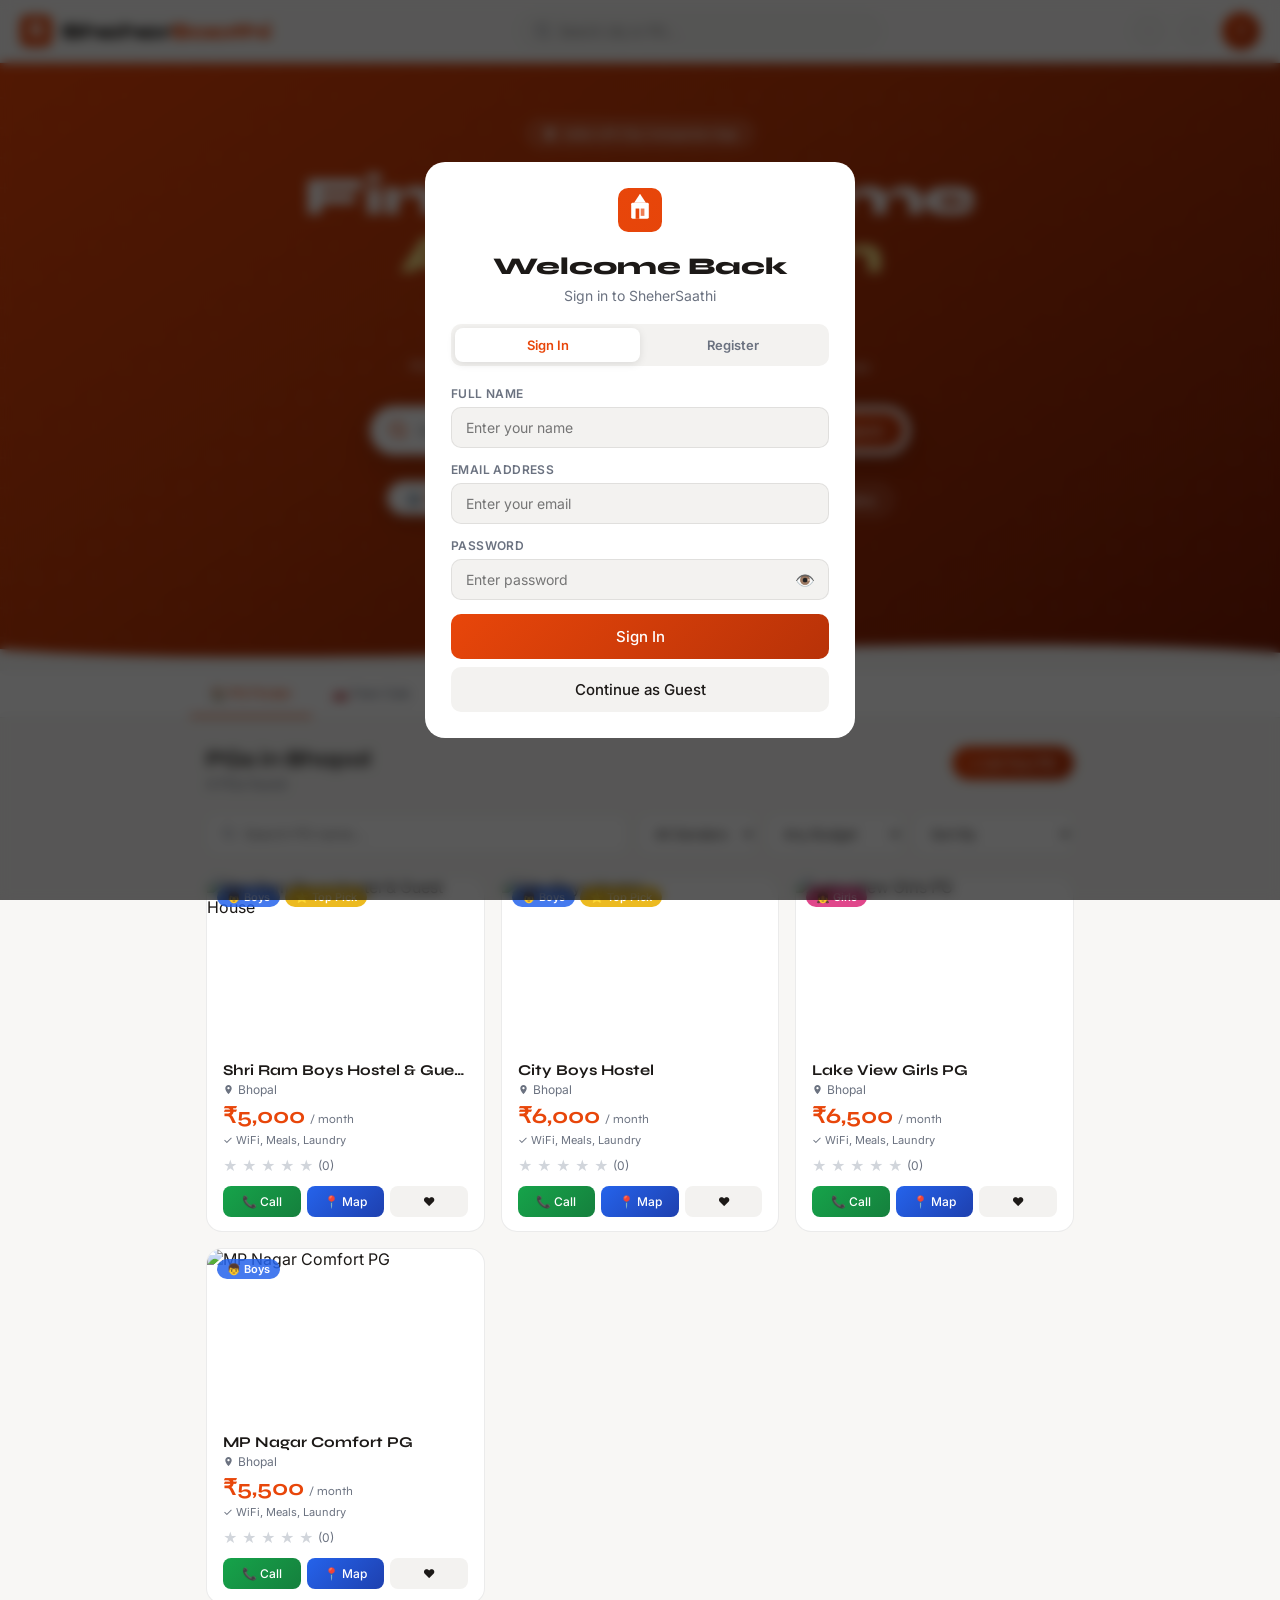
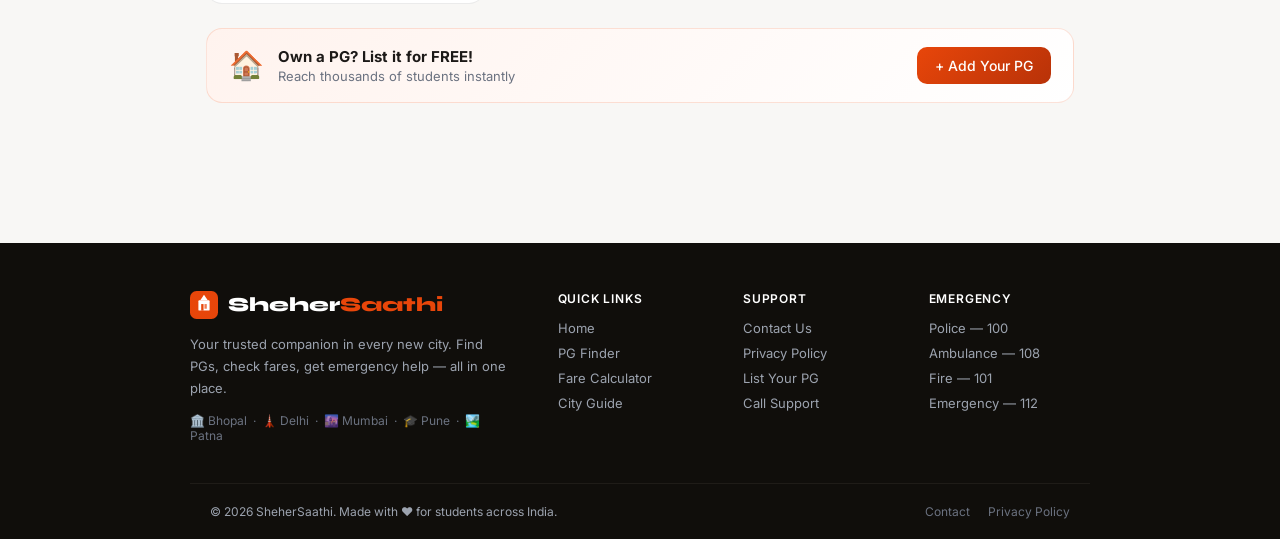
==== commit 4bdf1bfe: "Add files via upload" ====
--- a/index.html
+++ b/index.html
@@ -3,8 +3,8 @@
 <head>
 <meta charset="UTF-8">
 <meta name="viewport" content="width=device-width, initial-scale=1.0">
-<title>SheherSaathi 🏙️ — Naye Sheher Mein Apna Dost</title>
-<link href="https://fonts.googleapis.com/css2?family=Syne:wght@400;600;700;800&family=DM+Sans:wght@300;400;500&display=swap" rel="stylesheet">
+<title>SheherSaathi — Your City Companion</title>
+<link href="https://fonts.googleapis.com/css2?family=Syne:wght@400;600;700;800&family=Inter:wght@300;400;500;600&display=swap" rel="stylesheet">
 <link rel="stylesheet" href="style.css">
 </head>
 <body>
@@ -12,247 +12,505 @@
 <!-- LOADER -->
 <div id="loader">
   <div class="loader-box">
-    <div class="loader-icon">🏙️</div>
+    <svg width="60" height="60" viewBox="0 0 60 60" fill="none">
+      <rect width="60" height="60" rx="16" fill="white" fill-opacity="0.15"/>
+      <path d="M30 8L38 20H22L30 8Z" fill="white"/>
+      <rect x="18" y="20" width="24" height="22" rx="2" fill="white"/>
+      <rect x="24" y="28" width="5" height="14" fill="#e8460a"/>
+      <rect x="31" y="28" width="5" height="10" fill="#e8460a" opacity="0.7"/>
+    </svg>
     <div class="loader-name">SheherSaathi</div>
     <div class="loader-bar"><div class="loader-fill"></div></div>
-    <div class="loader-tagline">Naye sheher mein apna dost...</div>
+    <div class="loader-sub" id="loaderSub">Your City Companion</div>
   </div>
 </div>
 
 <!-- NAVBAR -->
 <nav class="navbar">
   <div class="nav-brand">
-    <span>🏙️</span>
+    <svg width="32" height="32" viewBox="0 0 60 60" fill="none">
+      <rect width="60" height="60" rx="14" fill="url(#brandGrad)"/>
+      <path d="M30 8L38 20H22L30 8Z" fill="white"/>
+      <rect x="18" y="20" width="24" height="22" rx="2" fill="white"/>
+      <rect x="24" y="28" width="5" height="14" fill="#e8460a"/>
+      <rect x="31" y="28" width="5" height="10" fill="#e8460a" opacity="0.7"/>
+      <defs><linearGradient id="brandGrad" x1="0" y1="0" x2="60" y2="60"><stop stop-color="#e8460a"/><stop offset="1" stop-color="#b83208"/></linearGradient></defs>
+    </svg>
     <span class="brand-text">Sheher<span>Saathi</span></span>
   </div>
-  <div class="nav-links">
-    <a href="contact.html">Contact</a>
-    <a href="policy.html">Policy</a>
-  </div>
+
+  <div class="nav-center">
+    <div class="nav-search-wrap">
+      <svg width="16" height="16" viewBox="0 0 24 24" fill="none" stroke="currentColor" stroke-width="2"><circle cx="11" cy="11" r="8"/><path d="m21 21-4.35-4.35"/></svg>
+      <input id="navSearch" placeholder="Search city or PG..." onkeyup="quickSearch(this.value)">
+    </div>
+  </div>
+
   <div class="nav-right">
-    <button class="icon-btn" onclick="toggleDark()">🌙</button>
+    <button class="icon-btn notif-btn" onclick="toggleNotif()" title="Notifications">
+      <svg width="18" height="18" viewBox="0 0 24 24" fill="none" stroke="currentColor" stroke-width="2"><path d="M18 8A6 6 0 0 0 6 8c0 7-3 9-3 9h18s-3-2-3-9"/><path d="M13.73 21a2 2 0 0 1-3.46 0"/></svg>
+      <span class="notif-dot" id="notifDot"></span>
+    </button>
+    <div id="notifPanel" class="notif-panel hidden">
+      <div class="notif-header"><strong>Notifications</strong><span id="notifClear" onclick="clearNotifs()">Clear all</span></div>
+      <div id="notifList"></div>
+    </div>
+
+    <button class="icon-btn" onclick="toggleDark()" title="Toggle Dark Mode">
+      <svg id="darkIcon" width="18" height="18" viewBox="0 0 24 24" fill="none" stroke="currentColor" stroke-width="2"><path d="M21 12.79A9 9 0 1 1 11.21 3 7 7 0 0 0 21 12.79z"/></svg>
+    </button>
+
     <div class="profile-wrap" onclick="toggleProfileMenu()">
-      <img id="profilePic" src="https://cdn-icons-png.flaticon.com/512/149/149071.png" class="profile-pic" alt="Profile">
+      <div class="profile-avatar" id="profileAvatar">
+        <img id="profilePic" src="" alt="Profile" onerror="this.style.display='none'" style="display:none">
+        <span id="profileInitial">?</span>
+      </div>
       <div id="profileMenu" class="profile-menu">
-        <p id="greetUser" class="greet-text"></p>
-        <div id="profileEditArea">
-          <input type="text" id="newName" placeholder="Update your name">
-          <label class="file-upload-label">📷 Change Photo
-            <input type="file" accept="image/*" onchange="changeDP(event)">
-          </label>
-          <button onclick="saveProfile()">✅ Save</button>
-        </div>
-        <button class="logout-btn" onclick="logout()">🚪 Logout</button>
+        <div class="pm-header">
+          <div class="pm-avatar-big" id="pmAvatarBig">
+            <img id="pmPic" src="" alt="" onerror="this.style.display='none'" style="display:none">
+            <span id="pmInitial">?</span>
+          </div>
+          <div class="pm-info">
+            <strong id="pmName">Guest</strong>
+            <span id="pmEmail">Not logged in</span>
+          </div>
+        </div>
+        <div class="pm-divider"></div>
+        <button class="pm-item" onclick="openModal('editProfileModal')">
+          <svg width="15" height="15" viewBox="0 0 24 24" fill="none" stroke="currentColor" stroke-width="2"><path d="M20 21v-2a4 4 0 0 0-4-4H8a4 4 0 0 0-4 4v2"/><circle cx="12" cy="7" r="4"/></svg>
+          Edit Profile
+        </button>
+        <button class="pm-item" onclick="openModal('savedPGModal')">
+          <svg width="15" height="15" viewBox="0 0 24 24" fill="none" stroke="currentColor" stroke-width="2"><path d="M20.84 4.61a5.5 5.5 0 0 0-7.78 0L12 5.67l-1.06-1.06a5.5 5.5 0 0 0-7.78 7.78l1.06 1.06L12 21.23l7.78-7.78 1.06-1.06a5.5 5.5 0 0 0 0-7.78z"/></svg>
+          Saved PGs
+        </button>
+        <button class="pm-item" onclick="switchLang()">
+          <svg width="15" height="15" viewBox="0 0 24 24" fill="none" stroke="currentColor" stroke-width="2"><circle cx="12" cy="12" r="10"/><path d="M2 12h20M12 2a15.3 15.3 0 0 1 4 10 15.3 15.3 0 0 1-4 10 15.3 15.3 0 0 1-4-10 15.3 15.3 0 0 1 4-10z"/></svg>
+          <span id="langBtnText">Switch to Hindi</span>
+        </button>
+        <div class="pm-divider"></div>
+        <button class="pm-item danger" onclick="logout()">
+          <svg width="15" height="15" viewBox="0 0 24 24" fill="none" stroke="currentColor" stroke-width="2"><path d="M9 21H5a2 2 0 0 1-2-2V5a2 2 0 0 1 2-2h4"/><polyline points="16 17 21 12 16 7"/><line x1="21" y1="12" x2="9" y2="12"/></svg>
+          Logout
+        </button>
       </div>
     </div>
   </div>
 </nav>
 
-<!-- HERO SECTION -->
+<!-- HERO -->
 <header class="hero">
   <div class="hero-inner">
-    <div class="hero-badge">🇮🇳 India's City Companion App</div>
-    <h1>Naye Sheher Mein<br><em>Akele Nahi Ho</em></h1>
-    <p class="hero-sub">PG dhundo · Fare jaano · Guide lo · Helpline pao</p>
+    <div class="hero-badge">
+      <svg width="14" height="14" viewBox="0 0 24 24" fill="currentColor"><path d="M12 2L2 7l10 5 10-5-10-5zM2 17l10 5 10-5M2 12l10 5 10-5"/></svg>
+      India's #1 City Companion App
+    </div>
+    <h1 id="heroTitle">Find Your Home<br><em>Away From Home</em></h1>
+    <p class="hero-sub" id="heroSub">PG Finder · Fare Calculator · City Guide · Emergency Helplines</p>
+
+    <div class="hero-search">
+      <div class="hero-search-box">
+        <svg width="20" height="20" viewBox="0 0 24 24" fill="none" stroke="#e8460a" stroke-width="2.5"><circle cx="11" cy="11" r="8"/><path d="m21 21-4.35-4.35"/></svg>
+        <input id="heroSearchInput" placeholder="Search PG, area, or city..." onkeyup="heroSearch(this.value)" onkeydown="if(event.key==='Enter')doHeroSearch()">
+        <button onclick="doHeroSearch()">Search</button>
+      </div>
+    </div>
 
     <div class="city-selector">
-      <button class="city-btn active" onclick="switchCity('Bhopal', this)">🏛️ Bhopal</button>
-      <button class="city-btn" onclick="switchCity('Delhi', this)">🗼 Delhi</button>
-      <button class="city-btn" onclick="switchCity('Mumbai', this)">🌆 Mumbai</button>
-      <button class="city-btn" onclick="switchCity('Pune', this)">🎓 Pune</button>
-      <button class="city-btn" onclick="switchCity('Patna', this)">🏞️ Patna</button>
-    </div>
-    <p class="hero-city-note">Abhi dekh rahe ho: <strong id="activeCityText">Bhopal</strong></p>
+      <button class="city-btn active" onclick="switchCity('Bhopal',this)">🏛️ Bhopal</button>
+      <button class="city-btn" onclick="switchCity('Delhi',this)">🗼 Delhi</button>
+      <button class="city-btn" onclick="switchCity('Mumbai',this)">🌆 Mumbai</button>
+      <button class="city-btn" onclick="switchCity('Pune',this)">🎓 Pune</button>
+      <button class="city-btn" onclick="switchCity('Patna',this)">🏞️ Patna</button>
+    </div>
+
+    <div class="hero-stats">
+      <div class="h-stat"><strong id="statPGs">18+</strong><span>PGs Listed</span></div>
+      <div class="h-stat-div"></div>
+      <div class="h-stat"><strong>5</strong><span>Cities</span></div>
+      <div class="h-stat-div"></div>
+      <div class="h-stat"><strong>Free</strong><span>Listing</span></div>
+      <div class="h-stat-div"></div>
+      <div class="h-stat"><strong>24/7</strong><span>Support</span></div>
+    </div>
   </div>
   <div class="hero-wave">
-    <svg viewBox="0 0 1440 50" preserveAspectRatio="none"><path d="M0,25 C480,55 960,0 1440,25 L1440,50 L0,50Z" fill="var(--bg)"/></svg>
+    <svg viewBox="0 0 1440 60" preserveAspectRatio="none"><path d="M0,30 C360,65 1080,0 1440,35 L1440,60 L0,60Z" fill="var(--bg)"/></svg>
   </div>
 </header>
 
 <!-- TAB NAV -->
 <div class="tab-nav-wrap">
   <div class="tab-nav">
-    <button class="tab-btn active" onclick="switchTab('pg', this)">🏠 PG Finder</button>
-    <button class="tab-btn" onclick="switchTab('fare', this)">🚗 Fare Calc</button>
-    <button class="tab-btn" onclick="switchTab('guide', this)">🗺️ City Guide</button>
-    <button class="tab-btn" onclick="switchTab('helpline', this)">📞 Helplines</button>
-    <button class="tab-btn" onclick="switchTab('nearby', this)">📍 Nearby</button>
+    <button class="tab-btn active" onclick="switchTab('pg',this)" data-en="🏠 PG Finder" data-hi="🏠 PG खोजें">🏠 PG Finder</button>
+    <button class="tab-btn" onclick="switchTab('fare',this)" data-en="🚗 Fare Calc" data-hi="🚗 किराया">🚗 Fare Calc</button>
+    <button class="tab-btn" onclick="switchTab('guide',this)" data-en="🗺️ City Guide" data-hi="🗺️ सिटी गाइड">🗺️ City Guide</button>
+    <button class="tab-btn" onclick="switchTab('helpline',this)" data-en="📞 Helplines" data-hi="📞 हेल्पलाइन">📞 Helplines</button>
+    <button class="tab-btn" onclick="switchTab('nearby',this)" data-en="📍 Nearby" data-hi="📍 पास में">📍 Nearby</button>
   </div>
 </div>
 
 <!-- MAIN -->
 <main class="main">
 
-  <!-- ===== PG FINDER ===== -->
+  <!-- PG FINDER -->
   <div id="tab-pg" class="tab-panel active">
     <div class="panel-header">
       <div>
-        <h2 id="pg-heading">Bhopal ke PGs</h2>
+        <h2 id="pg-heading">PGs in Bhopal</h2>
         <p id="pg-count" class="panel-sub"></p>
       </div>
-    </div>
-
-    <div class="filter-row">
-      <input id="pgSearch" class="search-box" placeholder="🔍 PG naam se search karo..." onkeyup="renderPGs()">
+      <button onclick="openModal('addPGModal')" class="btn-sm">+ List Your PG</button>
+    </div>
+
+    <div class="filter-bar">
+      <div class="filter-search">
+        <svg width="15" height="15" viewBox="0 0 24 24" fill="none" stroke="currentColor" stroke-width="2"><circle cx="11" cy="11" r="8"/><path d="m21 21-4.35-4.35"/></svg>
+        <input id="pgSearch" placeholder="Search PG name..." onkeyup="renderPGs()">
+      </div>
       <select id="pgGender" class="sel" onchange="renderPGs()">
-        <option value="">👥 All</option>
-        <option value="Boys">👦 Boys</option>
-        <option value="Girls">👧 Girls</option>
+        <option value="">All Genders</option>
+        <option value="Boys">Boys</option>
+        <option value="Girls">Girls</option>
+        <option value="Both">Both</option>
       </select>
       <select id="pgPrice" class="sel" onchange="renderPGs()">
-        <option value="">💰 Any Price</option>
+        <option value="">Any Budget</option>
         <option value="5000">Under ₹5,000</option>
         <option value="7000">Under ₹7,000</option>
         <option value="10000">Under ₹10,000</option>
       </select>
+      <select id="pgSort" class="sel" onchange="renderPGs()">
+        <option value="">Sort By</option>
+        <option value="price_asc">Price: Low to High</option>
+        <option value="price_desc">Price: High to Low</option>
+        <option value="rating">Top Rated</option>
+      </select>
     </div>
 
     <div id="pgGrid" class="pg-grid"></div>
 
-    <div class="list-pg-banner">
-      <div class="list-pg-text">
-        <strong>Apna PG list karo — Bilkul Free!</strong>
-        <span>Hazaron students tak pahuncho</span>
-      </div>
-      <button onclick="openModal('addPGModal')">➕ Add Your PG</button>
-    </div>
-  </div>
-
-  <!-- ===== FARE CALCULATOR ===== -->
+    <div class="list-pg-cta">
+      <div class="cta-left">
+        <div class="cta-icon">🏠</div>
+        <div>
+          <strong>Own a PG? List it for FREE!</strong>
+          <p>Reach thousands of students instantly</p>
+        </div>
+      </div>
+      <button onclick="openModal('addPGModal')">+ Add Your PG</button>
+    </div>
+  </div>
+
+  <!-- FARE CALCULATOR -->
   <div id="tab-fare" class="tab-panel">
     <div class="panel-header">
       <div>
         <h2 id="fare-heading">Fare Calculator</h2>
-        <p id="fare-sub" class="panel-sub">Station/Bus Stand se kisi bhi jagah ka fare jaano</p>
-      </div>
-    </div>
-
+        <p class="panel-sub" id="fare-sub">Check transport fares across the city</p>
+      </div>
+    </div>
     <div class="fare-layout">
       <div class="fare-left">
         <div class="fare-box">
-          <label class="lbl">Kahan se aa rahe ho?</label>
-          <select id="fareFrom" class="sel full" onchange="calcFare()"><option value="">-- Source chunein --</option></select>
-          <label class="lbl" style="margin-top:14px">Kahan jaana hai?</label>
-          <select id="fareTo" class="sel full" onchange="calcFare()"><option value="">-- Destination chunein --</option></select>
-
-          <div id="fareResult" style="display:none; margin-top:18px;">
-            <div class="fare-meta">
-              <span class="fare-badge" id="f-dist"></span>
-              <span class="fare-badge muted" id="f-time"></span>
+          <div class="fare-box-title">Where are you going?</div>
+          <label class="lbl">From</label>
+          <select id="fareFrom" class="sel full" onchange="calcFare()"><option value="">Select source...</option></select>
+          <label class="lbl" style="margin-top:14px">To</label>
+          <select id="fareTo" class="sel full" onchange="calcFare()"><option value="">Select destination...</option></select>
+
+          <div id="fareResult" style="display:none;margin-top:20px">
+            <div class="fare-meta-row">
+              <div class="fare-meta-item">
+                <svg width="14" height="14" viewBox="0 0 24 24" fill="none" stroke="currentColor" stroke-width="2"><circle cx="12" cy="12" r="10"/><polyline points="12 6 12 12 16 14"/></svg>
+                <span id="f-time"></span>
+              </div>
+              <div class="fare-meta-item">
+                <svg width="14" height="14" viewBox="0 0 24 24" fill="none" stroke="currentColor" stroke-width="2"><path d="M3 12h18M3 6h18M3 18h18"/></svg>
+                <span id="f-dist"></span>
+              </div>
             </div>
             <div class="fare-cards">
-              <div class="fare-card-item">
-                <div class="fc-icon">🛺</div>
-                <div class="fc-label">Auto</div>
-                <div class="fc-price" id="f-auto"></div>
-              </div>
-              <div class="fare-card-item best">
-                <div class="fc-best-tag">Best</div>
-                <div class="fc-icon">🚕</div>
-                <div class="fc-label">Cab</div>
-                <div class="fc-price" id="f-cab"></div>
-              </div>
-              <div class="fare-card-item">
-                <div class="fc-icon">🛵</div>
-                <div class="fc-label">Bike Taxi</div>
-                <div class="fc-price" id="f-bike"></div>
-              </div>
-              <div class="fare-card-item">
-                <div class="fc-icon">⚡</div>
-                <div class="fc-label">E-Rick</div>
-                <div class="fc-price" id="f-erick"></div>
-              </div>
+              <div class="fare-card-item"><div class="fci-icon">🛺</div><div class="fci-label">Auto</div><div class="fci-price" id="f-auto"></div></div>
+              <div class="fare-card-item best"><div class="fci-best">Best</div><div class="fci-icon">🚕</div><div class="fci-label">Cab</div><div class="fci-price" id="f-cab"></div></div>
+              <div class="fare-card-item"><div class="fci-icon">🛵</div><div class="fci-label">Bike</div><div class="fci-price" id="f-bike"></div></div>
+              <div class="fare-card-item"><div class="fci-icon">⚡</div><div class="fci-label">E-Rick</div><div class="fci-price" id="f-erick"></div></div>
             </div>
-            <div class="fare-note" id="f-note"></div>
+            <div class="fare-note-box" id="f-note"></div>
           </div>
         </div>
       </div>
-
       <div class="fare-right">
-        <div class="tips-box">
-          <h4>💡 Smart Tips</h4>
-          <div class="tip-row">🔖 Auto mein pehle bhav fix karo — meter nahi chalte</div>
-          <div class="tip-row">📱 Ola/Uber app se book karo — transparent fare</div>
-          <div class="tip-row">🌙 Raat mein akele auto se bachein</div>
-          <div class="tip-row">🎫 Station pe Prepaid Auto Booth se lo</div>
-          <div class="tip-row">💳 UPI se pay karo — chhutte ki tension nahi</div>
-        </div>
-      </div>
-    </div>
-  </div>
-
-  <!-- ===== CITY GUIDE ===== -->
+        <div class="tips-card">
+          <div class="tips-title">
+            <svg width="16" height="16" viewBox="0 0 24 24" fill="none" stroke="currentColor" stroke-width="2"><circle cx="12" cy="12" r="10"/><line x1="12" y1="8" x2="12" y2="12"/><line x1="12" y1="16" x2="12.01" y2="16"/></svg>
+            Travel Smart
+          </div>
+          <div class="tip-row">📌 Always fix auto fare before boarding</div>
+          <div class="tip-row">📱 Use Ola/Uber for transparent pricing</div>
+          <div class="tip-row">🌙 Prefer cab at night for safety</div>
+          <div class="tip-row">🎫 Use prepaid auto booth at stations</div>
+          <div class="tip-row">💳 Pay via UPI — avoid change issues</div>
+          <div class="tip-row">📷 Note vehicle number before boarding</div>
+        </div>
+      </div>
+    </div>
+  </div>
+
+  <!-- CITY GUIDE -->
   <div id="tab-guide" class="tab-panel">
     <div class="panel-header">
       <div>
         <h2 id="guide-heading">City Guide</h2>
-        <p class="panel-sub">Station pe utre ho? Step by step guide hai yahan</p>
+        <p class="panel-sub">Just arrived? Follow these steps</p>
       </div>
     </div>
     <div id="guideSteps" class="guide-wrap"></div>
   </div>
 
-  <!-- ===== HELPLINES ===== -->
+  <!-- HELPLINES -->
   <div id="tab-helpline" class="tab-panel">
     <div class="panel-header">
       <div>
         <h2>Emergency Helplines</h2>
-        <p class="panel-sub">Ye numbers abhi save kar lo — kabhi bhi kaam aa sakte hain</p>
-      </div>
-    </div>
-
+        <p class="panel-sub">Save these numbers — they could save your life</p>
+      </div>
+    </div>
     <div class="sos-grid">
-      <div class="sos-card"><div class="sos-num">100</div><div class="sos-name">Police</div><a href="tel:100" class="sos-btn">Call</a></div>
-      <div class="sos-card"><div class="sos-num">108</div><div class="sos-name">Ambulance</div><a href="tel:108" class="sos-btn">Call</a></div>
-      <div class="sos-card"><div class="sos-num">101</div><div class="sos-name">Fire</div><a href="tel:101" class="sos-btn">Call</a></div>
-      <div class="sos-card"><div class="sos-num">112</div><div class="sos-name">Emergency</div><a href="tel:112" class="sos-btn">Call</a></div>
-    </div>
-
-    <h3 class="sub-heading" style="margin: 20px 0 12px">Other Important Numbers</h3>
+      <a href="tel:100" class="sos-card"><div class="sos-num">100</div><div class="sos-name">Police</div><div class="sos-call">Call Now</div></a>
+      <a href="tel:108" class="sos-card"><div class="sos-num">108</div><div class="sos-name">Ambulance</div><div class="sos-call">Call Now</div></a>
+      <a href="tel:101" class="sos-card"><div class="sos-num">101</div><div class="sos-name">Fire</div><div class="sos-call">Call Now</div></a>
+      <a href="tel:112" class="sos-card red"><div class="sos-num">112</div><div class="sos-name">All Emergency</div><div class="sos-call">Call Now</div></a>
+    </div>
+    <h3 class="sub-title" style="margin:24px 0 12px">City-Specific Numbers</h3>
     <div id="helplineItems" class="helpline-list"></div>
   </div>
 
-  <!-- ===== NEARBY ===== -->
+  <!-- NEARBY -->
   <div id="tab-nearby" class="tab-panel">
     <div class="panel-header">
       <div>
         <h2 id="nearby-heading">Nearby Places</h2>
-        <p class="panel-sub" id="nearby-sub">Bhopal ke important places</p>
+        <p class="panel-sub" id="nearby-sub">Important places near you</p>
       </div>
     </div>
     <div class="nearby-cats">
-      <button class="cat-btn active" onclick="showCategory('hospital', this)">🏥 Hospital</button>
-      <button class="cat-btn" onclick="showCategory('police', this)">🚔 Police</button>
-      <button class="cat-btn" onclick="showCategory('atm', this)">🏧 ATM</button>
-      <button class="cat-btn" onclick="showCategory('food', this)">🍽️ Food</button>
-      <button class="cat-btn" onclick="showCategory('transport', this)">🚌 Transport</button>
+      <button class="cat-btn active" onclick="showCategory('hospital',this)">🏥 Hospital</button>
+      <button class="cat-btn" onclick="showCategory('police',this)">🚔 Police</button>
+      <button class="cat-btn" onclick="showCategory('atm',this)">🏧 ATM</button>
+      <button class="cat-btn" onclick="showCategory('food',this)">🍽️ Food</button>
+      <button class="cat-btn" onclick="showCategory('transport',this)">🚌 Transport</button>
     </div>
     <div id="nearbyItems" class="nearby-list"></div>
   </div>
 
 </main>
+
+<!-- FOOTER -->
+<footer class="site-footer">
+  <div class="footer-inner">
+    <div class="footer-brand-col">
+      <div class="footer-logo">
+        <svg width="28" height="28" viewBox="0 0 60 60" fill="none">
+          <rect width="60" height="60" rx="14" fill="url(#fGrad)"/>
+          <path d="M30 8L38 20H22L30 8Z" fill="white"/>
+          <rect x="18" y="20" width="24" height="22" rx="2" fill="white"/>
+          <rect x="24" y="28" width="5" height="14" fill="#e8460a"/>
+          <rect x="31" y="28" width="5" height="10" fill="#e8460a" opacity="0.7"/>
+          <defs><linearGradient id="fGrad" x1="0" y1="0" x2="60" y2="60"><stop stop-color="#e8460a"/><stop offset="1" stop-color="#7c1c04"/></linearGradient></defs>
+        </svg>
+        <span>Sheher<em>Saathi</em></span>
+      </div>
+      <p>Your trusted companion in every new city. Find PGs, check fares, get emergency help — all in one place.</p>
+      <div class="footer-cities">🏛️ Bhopal &nbsp;·&nbsp; 🗼 Delhi &nbsp;·&nbsp; 🌆 Mumbai &nbsp;·&nbsp; 🎓 Pune &nbsp;·&nbsp; 🏞️ Patna</div>
+    </div>
+    <div class="footer-links-col">
+      <div class="footer-col">
+        <div class="footer-col-title">Quick Links</div>
+        <a href="index.html">Home</a>
+        <a href="#" onclick="switchTab('pg',document.querySelector('.tab-btn'));return false">PG Finder</a>
+        <a href="#" onclick="switchTab('fare',document.querySelectorAll('.tab-btn')[1]);return false">Fare Calculator</a>
+        <a href="#" onclick="switchTab('guide',document.querySelectorAll('.tab-btn')[2]);return false">City Guide</a>
+      </div>
+      <div class="footer-col">
+        <div class="footer-col-title">Support</div>
+        <a href="contact.html">Contact Us</a>
+        <a href="policy.html">Privacy Policy</a>
+        <a href="#" onclick="openModal('addPGModal');return false">List Your PG</a>
+        <a href="tel:9534196255">Call Support</a>
+      </div>
+      <div class="footer-col">
+        <div class="footer-col-title">Emergency</div>
+        <a href="tel:100">Police — 100</a>
+        <a href="tel:108">Ambulance — 108</a>
+        <a href="tel:101">Fire — 101</a>
+        <a href="tel:112">Emergency — 112</a>
+      </div>
+    </div>
+  </div>
+  <div class="footer-bottom">
+    <p>© 2026 SheherSaathi. Made with ❤️ for students across India.</p>
+    <div class="footer-bottom-links">
+      <a href="contact.html">Contact</a>
+      <a href="policy.html">Privacy Policy</a>
+    </div>
+  </div>
+</footer>
+
+<!-- ===== MODALS ===== -->
+
+<!-- LOGIN MODAL -->
+<div id="loginModal" class="overlay">
+  <div class="modal auth-modal">
+    <div class="auth-logo">
+      <svg width="44" height="44" viewBox="0 0 60 60" fill="none">
+        <rect width="60" height="60" rx="14" fill="url(#aGrad)"/>
+        <path d="M30 8L38 20H22L30 8Z" fill="white"/>
+        <rect x="18" y="20" width="24" height="22" rx="2" fill="white"/>
+        <rect x="24" y="28" width="5" height="14" fill="#e8460a"/>
+        <rect x="31" y="28" width="5" height="10" fill="#e8460a" opacity="0.7"/>
+        <defs><linearGradient id="aGrad" x1="0" y1="0" x2="60" y2="60"><stop stop-color="#e8460a"/><stop offset="1" stop-color="#7c1c04"/></linearGradient></defs>
+      </svg>
+    </div>
+    <h2 class="auth-title">Welcome Back</h2>
+    <p class="auth-sub">Sign in to SheherSaathi</p>
+    <div id="loginTab" class="auth-tabs">
+      <button class="auth-tab active" onclick="showAuthTab('login')">Sign In</button>
+      <button class="auth-tab" onclick="showAuthTab('register')">Register</button>
+    </div>
+
+    <!-- LOGIN FORM -->
+    <div id="loginForm">
+      <div class="input-group">
+        <label>Full Name</label>
+        <input id="loginName" type="text" placeholder="Enter your name" class="m-input">
+      </div>
+      <div class="input-group">
+        <label>Email Address</label>
+        <input id="loginEmail" type="email" placeholder="Enter your email" class="m-input">
+      </div>
+      <div class="input-group">
+        <label>Password</label>
+        <div class="pass-wrap">
+          <input id="loginPass" type="password" placeholder="Enter password" class="m-input">
+          <button class="eye-btn" onclick="togglePass('loginPass')">👁️</button>
+        </div>
+      </div>
+      <button onclick="doLogin()" class="btn-full">Sign In</button>
+      <button onclick="doGuest()" class="btn-full btn-ghost" style="margin-top:8px">Continue as Guest</button>
+    </div>
+
+    <!-- REGISTER FORM -->
+    <div id="registerForm" style="display:none">
+      <div class="input-group">
+        <label>Full Name *</label>
+        <input id="regName" type="text" placeholder="Your full name" class="m-input">
+      </div>
+      <div class="input-group">
+        <label>Email Address *</label>
+        <input id="regEmail" type="email" placeholder="Your email" class="m-input">
+      </div>
+      <div class="input-group">
+        <label>Phone Number</label>
+        <input id="regPhone" type="tel" placeholder="Your phone (optional)" class="m-input">
+      </div>
+      <div class="input-group">
+        <label>Password *</label>
+        <div class="pass-wrap">
+          <input id="regPass" type="password" placeholder="Create password (min 6 chars)" class="m-input">
+          <button class="eye-btn" onclick="togglePass('regPass')">👁️</button>
+        </div>
+      </div>
+      <div class="input-group">
+        <label>Confirm Password *</label>
+        <div class="pass-wrap">
+          <input id="regPass2" type="password" placeholder="Repeat password" class="m-input">
+          <button class="eye-btn" onclick="togglePass('regPass2')">👁️</button>
+        </div>
+      </div>
+      <button onclick="doRegister()" class="btn-full">Create Account</button>
+    </div>
+  </div>
+</div>
+
+<!-- EDIT PROFILE MODAL -->
+<div id="editProfileModal" class="overlay hidden">
+  <div class="modal">
+    <div class="modal-top">
+      <h3>Edit Profile</h3>
+      <button class="close-btn" onclick="closeModal('editProfileModal')">✕</button>
+    </div>
+    <div class="profile-pic-edit">
+      <div class="profile-pic-big" id="editAvatar"></div>
+      <label class="upload-label-btn">
+        📷 Change Photo
+        <input type="file" accept="image/*" onchange="changeDP(event)">
+      </label>
+    </div>
+    <div class="input-group">
+      <label>Full Name</label>
+      <input id="editName" class="m-input" placeholder="Your name">
+    </div>
+    <div class="input-group">
+      <label>Email</label>
+      <input id="editEmail" class="m-input" placeholder="Your email" type="email">
+    </div>
+    <div class="input-group">
+      <label>Phone</label>
+      <input id="editPhone" class="m-input" placeholder="Phone number" type="tel">
+    </div>
+    <div class="input-group">
+      <label>New Password (leave blank to keep current)</label>
+      <div class="pass-wrap">
+        <input id="editPass" class="m-input" placeholder="New password" type="password">
+        <button class="eye-btn" onclick="togglePass('editPass')">👁️</button>
+      </div>
+    </div>
+    <div class="modal-btns">
+      <button onclick="saveProfile()">Save Changes</button>
+      <button class="btn-ghost" onclick="closeModal('editProfileModal')">Cancel</button>
+    </div>
+  </div>
+</div>
+
+<!-- SAVED PGS MODAL -->
+<div id="savedPGModal" class="overlay hidden">
+  <div class="modal">
+    <div class="modal-top">
+      <h3>❤️ Saved PGs</h3>
+      <button class="close-btn" onclick="closeModal('savedPGModal')">✕</button>
+    </div>
+    <div id="savedPGList"></div>
+  </div>
+</div>
 
 <!-- ADD PG MODAL -->
 <div id="addPGModal" class="overlay hidden">
   <div class="modal">
     <div class="modal-top">
-      <h3>➕ List Your PG</h3>
+      <h3>List Your PG — Free!</h3>
       <button class="close-btn" onclick="closeModal('addPGModal')">✕</button>
     </div>
-    <input id="newPGName" class="m-input" placeholder="PG Name *">
-    <select id="newPGCity" class="m-input">
-      <option>Bhopal</option><option>Delhi</option><option>Mumbai</option><option>Pune</option><option>Patna</option>
-    </select>
-    <input id="newPGPrice" class="m-input" type="number" placeholder="Monthly Rent e.g. 6000 *">
-    <select id="newPGGender" class="m-input">
-      <option value="Boys">👦 Boys</option>
-      <option value="Girls">👧 Girls</option>
-      <option value="Both">👥 Both</option>
-    </select>
-    <input id="newPGContact" class="m-input" type="tel" placeholder="Phone Number *">
-    <input id="newPGAddress" class="m-input" placeholder="Full Address (optional)">
+    <div class="input-group"><label>PG Name *</label><input id="newPGName" class="m-input" placeholder="e.g. Sunrise Boys Hostel"></div>
+    <div class="input-group"><label>City *</label>
+      <select id="newPGCity" class="m-input">
+        <option>Bhopal</option><option>Delhi</option><option>Mumbai</option><option>Pune</option><option>Patna</option>
+      </select>
+    </div>
+    <div class="input-group"><label>Monthly Rent (₹) *</label><input id="newPGPrice" class="m-input" type="number" placeholder="e.g. 6000"></div>
+    <div class="input-group"><label>For</label>
+      <select id="newPGGender" class="m-input">
+        <option value="Boys">Boys Only</option>
+        <option value="Girls">Girls Only</option>
+        <option value="Both">Both</option>
+      </select>
+    </div>
+    <div class="input-group"><label>Contact Number *</label><input id="newPGContact" class="m-input" type="tel" placeholder="Your phone number"></div>
+    <div class="input-group"><label>Full Address</label><input id="newPGAddress" class="m-input" placeholder="Street, Area, City"></div>
+    <div class="input-group"><label>Amenities</label><input id="newPGAmen" class="m-input" placeholder="e.g. WiFi, AC, Meals, Parking"></div>
     <div class="modal-btns">
-      <button onclick="addNewPG()">✅ Submit</button>
+      <button onclick="addNewPG()">✅ Submit Listing</button>
       <button class="btn-ghost" onclick="closeModal('addPGModal')">Cancel</button>
     </div>
   </div>
@@ -260,7 +518,7 @@
 
 <!-- PG DETAIL MODAL -->
 <div id="pgDetailModal" class="overlay hidden">
-  <div class="modal">
+  <div class="modal detail-modal">
     <div class="modal-top">
       <h3>PG Details</h3>
       <button class="close-btn" onclick="closeModal('pgDetailModal')">✕</button>
@@ -268,36 +526,6 @@
     <div id="pgDetailBody"></div>
   </div>
 </div>
-
-<!-- LOGIN MODAL -->
-<div id="loginModal" class="overlay">
-  <div class="modal login-modal">
-    <div class="login-icon">🏙️</div>
-    <h2 class="login-title">SheherSaathi</h2>
-    <p class="login-sub">Naye sheher mein apna dost ❤️</p>
-    <input id="loginName" class="m-input" placeholder="Tumhara naam *">
-    <input id="loginEmail" class="m-input" type="email" placeholder="Email address *">
-    <button onclick="doLogin()" class="btn-full">🚀 Start Exploring</button>
-    <button onclick="doGuest()" class="btn-full btn-ghost" style="margin-top:8px">👤 Guest ke taur pe chalao</button>
-  </div>
-</div>
-
-<footer style="background:#1a1714;color:#9a9490;padding:28px 20px 16px;margin-top:40px;">
-  <div style="display:flex;justify-content:space-between;flex-wrap:wrap;gap:16px;margin-bottom:16px;max-width:860px;margin-left:auto;margin-right:auto;">
-    <div>
-      <div style="font-family:'Syne',sans-serif;font-size:18px;font-weight:800;color:#fff;margin-bottom:4px;">Sheher<span style="color:#e8460a">Saathi</span></div>
-      <p style="font-size:13px;">Naye sheher mein apna dost ❤️</p>
-    </div>
-    <div style="display:flex;gap:20px;align-items:center;flex-wrap:wrap;">
-      <a href="index.html"   style="color:#9a9490;text-decoration:none;font-size:14px;">Home</a>
-      <a href="contact.html" style="color:#9a9490;text-decoration:none;font-size:14px;">Contact Us</a>
-      <a href="policy.html"  style="color:#9a9490;text-decoration:none;font-size:14px;">Privacy Policy</a>
-    </div>
-  </div>
-  <div style="border-top:1px solid #252118;padding-top:12px;font-size:12px;text-align:center;max-width:860px;margin:0 auto;">
-    <p>© 2026 SheherSaathi — Made with ❤️ for Students | Bhopal, Delhi, Mumbai, Pune, Patna</p>
-  </div>
-</footer>
 
 <script src="data.js"></script>
 <script src="script.js"></script>
--- a/style.css
+++ b/style.css
@@ -3,237 +3,346 @@
   --brand-dark: #b83208;
   --brand-light: #fff3ee;
   --text: #1c1917;
-  --muted: #6b6560;
-  --bg: #fafaf8;
+  --muted: #6b7280;
+  --bg: #f8f7f5;
   --card: #ffffff;
-  --input: #f2f1ef;
-  --border: rgba(0,0,0,0.07);
-  --radius: 14px;
-  --shadow: 0 2px 14px rgba(0,0,0,0.07);
-  --shadow-hover: 0 10px 30px rgba(232,70,10,0.18);
-  --navbar: rgba(250,250,248,0.96);
+  --input: #f3f2f0;
+  --border: rgba(0,0,0,0.08);
+  --radius: 16px;
+  --radius-sm: 10px;
+  --shadow: 0 2px 16px rgba(0,0,0,0.07);
+  --shadow-lg: 0 12px 40px rgba(232,70,10,0.18);
+  --navbar: rgba(248,247,245,0.96);
 }
 .dark {
-  --text: #f5f5f0;
-  --muted: #9a9490;
-  --bg: #0d0b09;
-  --card: #1a1714;
-  --input: #252118;
+  --text: #f5f4f0;
+  --muted: #9ca3af;
+  --bg: #0d0c0a;
+  --card: #1a1814;
+  --input: #252218;
   --border: rgba(255,255,255,0.07);
-  --navbar: rgba(13,11,9,0.96);
-  --brand-light: #271500;
+  --navbar: rgba(13,12,10,0.96);
+  --brand-light: #2a1200;
 }
 * { box-sizing: border-box; margin: 0; padding: 0; }
-body { font-family: 'DM Sans', sans-serif; color: var(--text); background: var(--bg); transition: background .3s, color .3s; min-height: 100vh; }
+body { font-family: 'Inter', sans-serif; color: var(--text); background: var(--bg); transition: background .3s, color .3s; min-height: 100vh; }
+a { text-decoration: none; }
+img { max-width: 100%; }
 
 /* LOADER */
-#loader { position: fixed; inset: 0; z-index: 9999; background: var(--brand); display: flex; align-items: center; justify-content: center; transition: opacity .5s; }
+#loader { position: fixed; inset: 0; z-index: 9999; background: linear-gradient(145deg,#e8460a,#7c1c04); display: flex; align-items: center; justify-content: center; transition: opacity .6s; }
 .loader-box { text-align: center; color: #fff; }
-.loader-icon { font-size: 54px; animation: pulse 1s ease-in-out infinite; margin-bottom: 10px; }
-.loader-name { font-family: 'Syne', sans-serif; font-size: 28px; font-weight: 800; margin-bottom: 20px; }
-.loader-bar { width: 180px; height: 3px; background: rgba(255,255,255,0.3); border-radius: 3px; overflow: hidden; margin: 0 auto 12px; }
-.loader-fill { height: 100%; background: #fff; animation: fill 1.4s ease forwards; border-radius: 3px; }
-.loader-tagline { font-size: 13px; opacity: 0.75; }
-@keyframes pulse { 0%,100%{transform:scale(1)} 50%{transform:scale(1.12)} }
-@keyframes fill { from{width:0} to{width:100%} }
+.loader-box svg { animation: floatUp 1.2s ease-in-out infinite; margin-bottom: 14px; }
+.loader-name { font-family: 'Syne', sans-serif; font-size: 26px; font-weight: 800; margin-bottom: 20px; letter-spacing: -0.5px; }
+.loader-bar { width: 160px; height: 3px; background: rgba(255,255,255,0.25); border-radius: 3px; overflow: hidden; margin: 0 auto 12px; }
+.loader-fill { height: 100%; background: #fff; border-radius: 3px; animation: loadBar 1.5s ease forwards; }
+.loader-sub { font-size: 13px; opacity: 0.7; }
+@keyframes floatUp { 0%,100%{transform:translateY(0)} 50%{transform:translateY(-8px)} }
+@keyframes loadBar { from{width:0} to{width:100%} }
 
 /* NAVBAR */
-.navbar { position: sticky; top: 0; z-index: 200; display: flex; align-items: center; justify-content: space-between; padding: 13px 20px; background: var(--navbar); backdrop-filter: blur(14px); border-bottom: 1px solid var(--border); }
-.nav-brand { display: flex; align-items: center; gap: 8px; cursor: default; }
-.brand-text { font-family: 'Syne', sans-serif; font-size: 20px; font-weight: 800; color: var(--text); }
+.navbar { position: sticky; top: 0; z-index: 200; display: flex; align-items: center; justify-content: space-between; gap: 12px; padding: 12px 20px; background: var(--navbar); backdrop-filter: blur(16px); border-bottom: 1px solid var(--border); }
+.nav-brand { display: flex; align-items: center; gap: 9px; flex-shrink: 0; }
+.brand-text { font-family: 'Syne', sans-serif; font-size: 20px; font-weight: 800; color: var(--text); letter-spacing: -0.5px; }
 .brand-text span { color: var(--brand); }
-.nav-right { display: flex; align-items: center; gap: 10px; }
-.nav-links { display:flex; gap:20px; align-items:center; }
-.nav-links a { text-decoration:none; color:var(--muted); font-size:14px; font-weight:500; transition:color .2s; }
-.nav-links a:hover { color:var(--brand); }
-@media(max-width:480px){ .nav-links { display:none; } }
-.icon-btn { background: var(--input) !important; color: var(--text) !important; width: 36px; height: 36px; border-radius: 50% !important; padding: 0 !important; font-size: 15px; display: flex; align-items: center; justify-content: center; box-shadow: none !important; }
+.nav-center { flex: 1; max-width: 360px; margin: 0 16px; }
+.nav-search-wrap { display: flex; align-items: center; gap: 8px; background: var(--input); border: 1px solid var(--border); border-radius: 50px; padding: 8px 14px; transition: border-color .2s; }
+.nav-search-wrap:focus-within { border-color: var(--brand); }
+.nav-search-wrap svg { color: var(--muted); flex-shrink: 0; }
+.nav-search-wrap input { border: none; background: transparent; color: var(--text); font-size: 13px; outline: none; width: 100%; font-family: 'Inter', sans-serif; }
+.nav-right { display: flex; align-items: center; gap: 8px; }
+.icon-btn { width: 38px; height: 38px; border-radius: 50%; border: none; background: var(--input); color: var(--text); cursor: pointer; display: flex; align-items: center; justify-content: center; transition: all .2s; position: relative; }
+.icon-btn:hover { background: var(--brand-light); color: var(--brand); }
+.notif-dot { position: absolute; top: 7px; right: 7px; width: 7px; height: 7px; background: var(--brand); border-radius: 50%; border: 1.5px solid var(--navbar); display: none; }
+.notif-dot.show { display: block; }
+
+/* NOTIFICATION PANEL */
+.notif-panel { position: absolute; top: 56px; right: 60px; width: 300px; background: var(--card); border: 1px solid var(--border); border-radius: var(--radius); box-shadow: var(--shadow); z-index: 300; overflow: hidden; }
+.notif-panel.hidden { display: none; }
+.notif-header { display: flex; justify-content: space-between; align-items: center; padding: 14px 16px; border-bottom: 1px solid var(--border); font-size: 14px; }
+.notif-header span { font-size: 12px; color: var(--brand); cursor: pointer; }
+.notif-item { padding: 12px 16px; border-bottom: 1px solid var(--border); font-size: 13px; color: var(--muted); }
+.notif-empty { padding: 24px 16px; text-align: center; font-size: 13px; color: var(--muted); }
+
+/* PROFILE */
 .profile-wrap { position: relative; cursor: pointer; }
-.profile-pic { width: 36px; height: 36px; border-radius: 50%; border: 2px solid var(--brand); object-fit: cover; display: block; }
-.profile-menu { display: none; position: absolute; right: 0; top: 48px; background: var(--card); border: 1px solid var(--border); border-radius: var(--radius); padding: 14px; width: 210px; box-shadow: var(--shadow); z-index: 300; }
-.greet-text { font-size: 14px; font-weight: 600; margin-bottom: 10px; }
-.profile-menu input { width: 100%; padding: 8px 10px; border-radius: 8px; border: 1px solid var(--border); background: var(--input); color: var(--text); font-size: 13px; margin-bottom: 8px; outline: none; font-family: 'DM Sans', sans-serif; }
-.file-upload-label { display: block; padding: 8px 10px; background: var(--input); border-radius: 8px; font-size: 13px; cursor: pointer; margin-bottom: 8px; color: var(--text); }
-.file-upload-label input { display: none; }
-.logout-btn { width: 100%; background: #fee2e2 !important; color: #dc2626 !important; margin-top: 4px; box-shadow: none !important; }
+.profile-avatar { width: 38px; height: 38px; border-radius: 50%; border: 2.5px solid var(--brand); overflow: hidden; background: linear-gradient(135deg,#e8460a,#b83208); display: flex; align-items: center; justify-content: center; font-weight: 700; font-size: 15px; color: #fff; position: relative; }
+.profile-avatar img { position: absolute; inset: 0; width: 100%; height: 100%; object-fit: cover; }
+
+.profile-menu { display: none; position: absolute; right: 0; top: 50px; width: 230px; background: var(--card); border: 1px solid var(--border); border-radius: var(--radius); box-shadow: 0 8px 32px rgba(0,0,0,0.15); z-index: 300; overflow: hidden; }
+.pm-header { display: flex; align-items: center; gap: 12px; padding: 16px; background: linear-gradient(135deg,#e8460a,#b83208); color: #fff; }
+.pm-avatar-big { width: 42px; height: 42px; border-radius: 50%; border: 2px solid rgba(255,255,255,0.4); background: rgba(255,255,255,0.2); display: flex; align-items: center; justify-content: center; font-weight: 700; font-size: 16px; overflow: hidden; flex-shrink: 0; position: relative; }
+.pm-avatar-big img { position: absolute; inset: 0; width: 100%; height: 100%; object-fit: cover; }
+.pm-info strong { font-size: 14px; display: block; margin-bottom: 2px; }
+.pm-info span { font-size: 11px; opacity: 0.8; }
+.pm-divider { height: 1px; background: var(--border); }
+.pm-item { width: 100%; display: flex; align-items: center; gap: 10px; padding: 11px 16px; font-size: 13px; color: var(--text); background: transparent; border: none; cursor: pointer; text-align: left; transition: background .15s; border-radius: 0; box-shadow: none; font-family: 'Inter', sans-serif; }
+.pm-item:hover { background: var(--input); transform: none; box-shadow: none; }
+.pm-item svg { color: var(--muted); flex-shrink: 0; }
+.pm-item.danger { color: #dc2626; }
+.pm-item.danger svg { color: #dc2626; }
 
 /* HERO */
-.hero { background: linear-gradient(145deg, #e8460a 0%, #b83208 55%, #7c1c04 100%); color: #fff; padding: 52px 20px 72px; text-align: center; position: relative; }
-.hero-badge { display: inline-flex; align-items: center; gap: 6px; background: rgba(255,255,255,0.14); border: 1px solid rgba(255,255,255,0.25); padding: 6px 16px; border-radius: 50px; font-size: 12px; margin-bottom: 18px; backdrop-filter: blur(6px); }
-.hero h1 { font-family: 'Syne', sans-serif; font-size: clamp(26px, 6vw, 50px); font-weight: 800; line-height: 1.1; margin-bottom: 12px; }
+.hero { background: linear-gradient(145deg,#e8460a 0%,#c23a08 40%,#7c1c04 100%); color: #fff; padding: 56px 20px 80px; text-align: center; position: relative; overflow: hidden; }
+.hero::before { content:''; position:absolute; inset:0; background: url("data:image/svg+xml,%3Csvg width='60' height='60' viewBox='0 0 60 60' xmlns='http://www.w3.org/2000/svg'%3E%3Cg fill='none' fill-rule='evenodd'%3E%3Cg fill='%23ffffff' fill-opacity='0.04'%3E%3Cpath d='M36 34v-4h-2v4h-4v2h4v4h2v-4h4v-2h-4zm0-30V0h-2v4h-4v2h4v4h2V6h4V4h-4zM6 34v-4H4v4H0v2h4v4h2v-4h4v-2H6zM6 4V0H4v4H0v2h4v4h2V6h4V4H6z'/%3E%3C/g%3E%3C/g%3E%3C/svg%3E"); }
+.hero-inner { position: relative; z-index: 1; max-width: 700px; margin: 0 auto; }
+.hero-badge { display: inline-flex; align-items: center; gap: 7px; background: rgba(255,255,255,0.14); border: 1px solid rgba(255,255,255,0.25); padding: 6px 16px; border-radius: 50px; font-size: 12px; font-weight: 500; margin-bottom: 20px; backdrop-filter: blur(8px); }
+.hero h1 { font-family: 'Syne', sans-serif; font-size: clamp(28px,6vw,54px); font-weight: 800; line-height: 1.08; margin-bottom: 14px; letter-spacing: -1px; }
 .hero h1 em { font-style: normal; color: #fde68a; }
-.hero-sub { font-size: 15px; opacity: 0.85; margin-bottom: 28px; letter-spacing: 0.3px; }
-.city-selector { display: flex; flex-wrap: wrap; gap: 8px; justify-content: center; margin-bottom: 14px; }
+.hero-sub { font-size: 15px; opacity: 0.85; margin-bottom: 30px; letter-spacing: 0.3px; }
+
+.hero-search { max-width: 540px; margin: 0 auto 28px; }
+.hero-search-box { display: flex; align-items: center; gap: 10px; background: #fff; border-radius: 50px; padding: 6px 6px 6px 18px; box-shadow: 0 8px 32px rgba(0,0,0,0.2); }
+.hero-search-box svg { flex-shrink: 0; }
+.hero-search-box input { flex: 1; border: none; outline: none; font-size: 15px; color: #1c1917; background: transparent; font-family: 'Inter', sans-serif; }
+.hero-search-box button { padding: 10px 22px; border-radius: 50px; font-size: 14px; white-space: nowrap; }
+
+.city-selector { display: flex; flex-wrap: wrap; gap: 8px; justify-content: center; margin-bottom: 28px; }
 .city-btn { padding: 8px 18px; border-radius: 50px; font-size: 13px; font-weight: 500; border: 1.5px solid rgba(255,255,255,0.3); background: rgba(255,255,255,0.1); color: #fff; cursor: pointer; transition: all .2s; }
-.city-btn:hover, .city-btn.active { background: #fff; color: var(--brand); border-color: #fff; transform: translateY(-2px); box-shadow: 0 6px 16px rgba(0,0,0,0.15); }
-.hero-city-note { font-size: 13px; opacity: 0.75; }
-.hero-city-note strong { color: #fde68a; opacity: 1; }
+.city-btn:hover, .city-btn.active { background: #fff; color: var(--brand); border-color: #fff; transform: translateY(-2px); box-shadow: 0 6px 18px rgba(0,0,0,0.2); }
+.hero-stats { display: flex; align-items: center; justify-content: center; gap: 0; flex-wrap: wrap; }
+.h-stat { text-align: center; padding: 0 20px; }
+.h-stat strong { display: block; font-family: 'Syne', sans-serif; font-size: 22px; font-weight: 800; color: #fde68a; }
+.h-stat span { font-size: 12px; opacity: 0.75; }
+.h-stat-div { width: 1px; height: 30px; background: rgba(255,255,255,0.2); }
 .hero-wave { position: absolute; bottom: 0; left: 0; right: 0; line-height: 0; }
-.hero-wave svg { width: 100%; display: block; height: 36px; }
-
-/* TAB NAV */
-.tab-nav-wrap { background: var(--card); border-bottom: 1px solid var(--border); position: sticky; top: 62px; z-index: 100; }
-.tab-nav { display: flex; overflow-x: auto; scrollbar-width: none; max-width: 860px; margin: 0 auto; }
+.hero-wave svg { width: 100%; display: block; height: 44px; }
+
+/* TABS */
+.tab-nav-wrap { background: var(--card); border-bottom: 1px solid var(--border); position: sticky; top: 63px; z-index: 100; }
+.tab-nav { display: flex; overflow-x: auto; scrollbar-width: none; max-width: 900px; margin: 0 auto; }
 .tab-nav::-webkit-scrollbar { display: none; }
-.tab-btn { flex: none; padding: 14px 18px; font-size: 14px; font-weight: 500; border-bottom: 2.5px solid transparent; background: none; color: var(--muted); cursor: pointer; white-space: nowrap; border-radius: 0; transition: all .2s; }
-.tab-btn:hover { color: var(--text); box-shadow: none; transform: none; }
+.tab-btn { flex: none; padding: 14px 20px; font-size: 13px; font-weight: 500; border-bottom: 2.5px solid transparent; background: none; color: var(--muted); cursor: pointer; white-space: nowrap; border-radius: 0; transition: all .2s; font-family: 'Inter', sans-serif; letter-spacing: 0.2px; }
+.tab-btn:hover { color: var(--text); transform: none; box-shadow: none; }
 .tab-btn.active { color: var(--brand); border-bottom-color: var(--brand); }
 
 /* MAIN */
-.main { max-width: 860px; margin: 0 auto; padding: 26px 16px 70px; }
-.tab-panel { display: none; animation: slidein .22s ease; }
+.main { max-width: 900px; margin: 0 auto; padding: 28px 16px 80px; }
+.tab-panel { display: none; animation: fadeSlide .22s ease; }
 .tab-panel.active { display: block; }
-@keyframes slidein { from{opacity:0;transform:translateY(8px)} to{opacity:1;transform:none} }
-.panel-header { margin-bottom: 20px; }
+@keyframes fadeSlide { from{opacity:0;transform:translateY(8px)} to{opacity:1;transform:none} }
+.panel-header { display: flex; align-items: flex-start; justify-content: space-between; gap: 12px; margin-bottom: 22px; flex-wrap: wrap; }
 .panel-header h2 { font-family: 'Syne', sans-serif; font-size: 22px; font-weight: 700; margin-bottom: 3px; }
 .panel-sub { font-size: 14px; color: var(--muted); }
-
-/* FILTERS */
-.filter-row { display: flex; gap: 10px; flex-wrap: wrap; margin-bottom: 20px; }
-.search-box { flex: 1; min-width: 160px; padding: 10px 14px; border-radius: 10px; border: 1px solid var(--border); background: var(--input); color: var(--text); font-size: 14px; outline: none; font-family: 'DM Sans', sans-serif; transition: border-color .2s; }
-.search-box:focus { border-color: var(--brand); }
-.sel { padding: 10px 12px; border-radius: 10px; border: 1px solid var(--border); background: var(--input); color: var(--text); font-size: 14px; outline: none; cursor: pointer; font-family: 'DM Sans', sans-serif; }
+.sub-title { font-family: 'Syne', sans-serif; font-size: 16px; font-weight: 600; }
+.btn-sm { padding: 9px 18px; font-size: 13px; border-radius: 50px; white-space: nowrap; border: none; background: linear-gradient(135deg,var(--brand),var(--brand-dark)); color: #fff; cursor: pointer; font-family: 'Inter', sans-serif; font-weight: 500; transition: all .2s; }
+.btn-sm:hover { transform: translateY(-1px); box-shadow: 0 4px 14px rgba(232,70,10,.35); }
+
+/* FILTER BAR */
+.filter-bar { display: flex; gap: 10px; flex-wrap: wrap; margin-bottom: 22px; }
+.filter-search { display: flex; align-items: center; gap: 8px; flex: 1; min-width: 180px; background: var(--card); border: 1px solid var(--border); border-radius: var(--radius-sm); padding: 10px 14px; transition: border-color .2s; }
+.filter-search:focus-within { border-color: var(--brand); }
+.filter-search svg { color: var(--muted); flex-shrink: 0; }
+.filter-search input { border: none; background: transparent; color: var(--text); font-size: 14px; outline: none; width: 100%; font-family: 'Inter', sans-serif; }
+.sel { padding: 10px 12px; border-radius: var(--radius-sm); border: 1px solid var(--border); background: var(--card); color: var(--text); font-size: 13px; outline: none; cursor: pointer; font-family: 'Inter', sans-serif; }
 .sel.full { width: 100%; }
 
 /* PG GRID */
-.pg-grid { display: grid; grid-template-columns: repeat(auto-fill, minmax(255px, 1fr)); gap: 15px; margin-bottom: 20px; }
+.pg-grid { display: grid; grid-template-columns: repeat(auto-fill,minmax(268px,1fr)); gap: 16px; margin-bottom: 24px; }
 .pg-card { background: var(--card); border-radius: var(--radius); overflow: hidden; border: 1px solid var(--border); cursor: pointer; transition: transform .25s, box-shadow .25s; }
-.pg-card:hover { transform: translateY(-5px); box-shadow: var(--shadow-hover); }
+.pg-card:hover { transform: translateY(-5px); box-shadow: var(--shadow-lg); }
 .pg-img-wrap { position: relative; overflow: hidden; }
-.pg-img-wrap img { width: 100%; height: 158px; object-fit: cover; display: block; transition: transform .35s; }
-.pg-card:hover .pg-img-wrap img { transform: scale(1.04); }
-.pg-badges { position: absolute; top: 8px; left: 8px; display: flex; gap: 5px; }
-.pg-badge { padding: 3px 9px; border-radius: 20px; font-size: 11px; font-weight: 600; }
+.pg-img-wrap img { width: 100%; height: 170px; object-fit: cover; display: block; transition: transform .4s; }
+.pg-card:hover .pg-img-wrap img { transform: scale(1.05); }
+.pg-badges { position: absolute; top: 10px; left: 10px; display: flex; gap: 5px; }
+.pg-badge { padding: 3px 10px; border-radius: 20px; font-size: 11px; font-weight: 600; }
 .b-boys { background: rgba(37,99,235,.85); color: #fff; }
 .b-girls { background: rgba(219,39,119,.85); color: #fff; }
 .b-both { background: rgba(5,150,105,.85); color: #fff; }
-.pg-body { padding: 13px 14px; }
+.pg-rating-badge { position: absolute; top: 10px; right: 10px; background: rgba(0,0,0,0.6); color: #fde68a; padding: 3px 8px; border-radius: 20px; font-size: 11px; font-weight: 600; backdrop-filter: blur(4px); }
+.pg-body { padding: 14px 16px; }
 .pg-body h3 { font-family: 'Syne', sans-serif; font-size: 15px; font-weight: 700; margin-bottom: 3px; white-space: nowrap; overflow: hidden; text-overflow: ellipsis; }
-.pg-city-tag { font-size: 12px; color: var(--muted); margin-bottom: 6px; }
-.pg-rent { font-size: 20px; font-weight: 700; color: var(--brand); margin-bottom: 8px; }
+.pg-city-tag { font-size: 12px; color: var(--muted); margin-bottom: 6px; display: flex; align-items: center; gap: 4px; }
+.pg-rent { font-size: 22px; font-weight: 700; color: var(--brand); margin-bottom: 4px; font-family: 'Syne', sans-serif; }
 .pg-rent span { font-size: 12px; color: var(--muted); font-weight: 400; }
-.pg-stars { display: flex; align-items: center; gap: 4px; margin-bottom: 10px; font-size: 13px; }
-.pg-stars small { color: var(--muted); font-size: 12px; }
+.pg-amenities { font-size: 11px; color: var(--muted); margin-bottom: 10px; white-space: nowrap; overflow: hidden; text-overflow: ellipsis; }
+.pg-stars { display: flex; align-items: center; gap: 4px; margin-bottom: 12px; }
+.pg-stars small { font-size: 12px; color: var(--muted); }
 .pg-btns { display: flex; gap: 6px; }
-.pg-btns button { flex: 1; font-size: 12px; padding: 7px 6px; border-radius: 8px; }
-.bcall { background: linear-gradient(135deg,#16a34a,#15803d) !important; }
-.bmap { background: linear-gradient(135deg,#2563eb,#1e40af) !important; }
+.pg-btns button { flex: 1; font-size: 12px; padding: 8px 6px; border-radius: 8px; border: none; cursor: pointer; font-family: 'Inter', sans-serif; font-weight: 500; transition: all .2s; }
+.pg-btns button:hover { transform: translateY(-1px); }
+.bcall { background: linear-gradient(135deg,#16a34a,#15803d) !important; color: #fff !important; }
+.bmap { background: linear-gradient(135deg,#2563eb,#1e40af) !important; color: #fff !important; }
 .bfav { background: var(--input) !important; color: var(--text) !important; box-shadow: none !important; }
-.no-results { text-align: center; padding: 50px 20px; color: var(--muted); font-size: 15px; grid-column: 1/-1; }
-
-/* LIST PG BANNER */
-.list-pg-banner { display: flex; align-items: center; justify-content: space-between; gap: 12px; flex-wrap: wrap; background: var(--brand-light); border: 1px solid rgba(232,70,10,0.14); border-radius: var(--radius); padding: 16px 20px; }
-.list-pg-text strong { font-size: 15px; display: block; margin-bottom: 2px; }
-.list-pg-text span { font-size: 13px; color: var(--muted); }
+.no-results { text-align: center; padding: 60px 20px; color: var(--muted); grid-column: 1/-1; }
+.no-results svg { margin-bottom: 12px; opacity: 0.3; }
+
+/* LIST PG CTA */
+.list-pg-cta { display: flex; align-items: center; justify-content: space-between; gap: 14px; flex-wrap: wrap; background: linear-gradient(135deg,var(--brand-light),#fff); border: 1px solid rgba(232,70,10,0.15); border-radius: var(--radius); padding: 18px 22px; }
+.dark .list-pg-cta { background: linear-gradient(135deg,#2a1200,#1a1814); }
+.cta-left { display: flex; align-items: center; gap: 14px; }
+.cta-icon { font-size: 28px; }
+.cta-left strong { font-size: 15px; display: block; margin-bottom: 2px; }
+.cta-left p { font-size: 13px; color: var(--muted); }
 
 /* FARE */
-.fare-layout { display: grid; grid-template-columns: 1fr 1fr; gap: 16px; }
-@media(max-width:580px) { .fare-layout { grid-template-columns: 1fr; } }
-.fare-box, .tips-box { background: var(--card); border: 1px solid var(--border); border-radius: var(--radius); padding: 18px; }
-.lbl { font-size: 13px; color: var(--muted); margin-bottom: 7px; display: block; }
-.fare-meta { display: flex; gap: 8px; margin-bottom: 14px; }
-.fare-badge { background: var(--input); padding: 5px 12px; border-radius: 20px; font-size: 13px; font-weight: 500; }
-.fare-badge.muted { color: var(--muted); }
+.fare-layout { display: grid; grid-template-columns: 1.2fr 1fr; gap: 16px; }
+@media(max-width:620px){ .fare-layout{grid-template-columns:1fr} }
+.fare-box, .tips-card { background: var(--card); border: 1px solid var(--border); border-radius: var(--radius); padding: 20px; }
+.fare-box-title { font-family: 'Syne', sans-serif; font-size: 16px; font-weight: 700; margin-bottom: 16px; }
+.lbl { font-size: 12px; color: var(--muted); margin-bottom: 6px; display: block; font-weight: 500; text-transform: uppercase; letter-spacing: 0.5px; }
+.fare-meta-row { display: flex; gap: 10px; margin-bottom: 16px; }
+.fare-meta-item { display: flex; align-items: center; gap: 6px; background: var(--input); padding: 6px 12px; border-radius: 20px; font-size: 13px; color: var(--muted); }
 .fare-cards { display: grid; grid-template-columns: 1fr 1fr; gap: 10px; margin-bottom: 14px; }
-.fare-card-item { background: var(--input); border-radius: 10px; padding: 13px 10px; text-align: center; position: relative; border: 1.5px solid transparent; }
+.fare-card-item { background: var(--input); border-radius: 12px; padding: 14px 10px; text-align: center; border: 1.5px solid transparent; position: relative; }
 .fare-card-item.best { border-color: var(--brand); background: var(--brand-light); }
-.fc-best-tag { position: absolute; top: -9px; left: 50%; transform: translateX(-50%); background: var(--brand); color: #fff; font-size: 10px; padding: 2px 9px; border-radius: 20px; white-space: nowrap; }
-.fc-icon { font-size: 22px; margin-bottom: 4px; }
-.fc-label { font-size: 12px; color: var(--muted); margin-bottom: 4px; }
-.fc-price { font-size: 15px; font-weight: 700; }
-.fare-note { background: #fef9c3; color: #78350f; border-radius: 9px; padding: 10px 13px; font-size: 13px; }
-.dark .fare-note { background: #1c1400; color: #fbbf24; }
-.tips-box h4 { font-family: 'Syne', sans-serif; font-size: 15px; font-weight: 700; margin-bottom: 14px; }
-.tip-row { font-size: 13px; color: var(--muted); padding: 9px 0; border-bottom: 1px solid var(--border); }
+.dark .fare-card-item.best { background: #2a1200; }
+.fci-best { position: absolute; top: -9px; left: 50%; transform: translateX(-50%); background: var(--brand); color: #fff; font-size: 10px; font-weight: 600; padding: 2px 10px; border-radius: 20px; white-space: nowrap; }
+.fci-icon { font-size: 24px; margin-bottom: 5px; }
+.fci-label { font-size: 11px; color: var(--muted); margin-bottom: 5px; font-weight: 500; }
+.fci-price { font-size: 14px; font-weight: 700; color: var(--text); }
+.fare-note-box { background: #fef9c3; color: #78350f; border-radius: 10px; padding: 11px 14px; font-size: 13px; line-height: 1.5; }
+.dark .fare-note-box { background: #1c1500; color: #fbbf24; }
+.tips-title { display: flex; align-items: center; gap: 8px; font-family: 'Syne', sans-serif; font-size: 15px; font-weight: 700; margin-bottom: 16px; }
+.tip-row { font-size: 13px; color: var(--muted); padding: 9px 0; border-bottom: 1px solid var(--border); line-height: 1.5; }
 .tip-row:last-child { border-bottom: none; }
 
 /* GUIDE */
 .guide-wrap { background: var(--card); border: 1px solid var(--border); border-radius: var(--radius); overflow: hidden; }
-.g-step { display: flex; gap: 14px; padding: 16px 18px; border-bottom: 1px solid var(--border); }
+.g-step { display: flex; gap: 16px; padding: 18px 20px; border-bottom: 1px solid var(--border); }
 .g-step:last-child { border-bottom: none; }
-.g-num { width: 30px; height: 30px; min-width: 30px; border-radius: 50%; background: var(--brand); color: #fff; display: flex; align-items: center; justify-content: center; font-size: 13px; font-weight: 700; margin-top: 2px; }
+.g-num { width: 32px; height: 32px; min-width: 32px; border-radius: 50%; background: linear-gradient(135deg,var(--brand),var(--brand-dark)); color: #fff; display: flex; align-items: center; justify-content: center; font-size: 13px; font-weight: 700; margin-top: 1px; }
 .g-body { flex: 1; }
-.g-title { font-size: 14px; font-weight: 600; margin-bottom: 4px; }
-.g-desc { font-size: 13px; color: var(--muted); line-height: 1.6; }
-.g-tip { display: inline-block; margin-top: 7px; background: #dcfce7; color: #166534; font-size: 12px; padding: 3px 10px; border-radius: 6px; }
+.g-title { font-size: 14px; font-weight: 600; margin-bottom: 5px; }
+.g-desc { font-size: 13px; color: var(--muted); line-height: 1.65; }
+.g-tip { display: inline-block; margin-top: 8px; background: #dcfce7; color: #166534; font-size: 12px; padding: 4px 11px; border-radius: 6px; font-weight: 500; }
 .dark .g-tip { background: #14532d; color: #86efac; }
 
 /* HELPLINES */
-.sos-grid { display: grid; grid-template-columns: repeat(4, 1fr); gap: 10px; margin-bottom: 22px; }
-@media(max-width:480px) { .sos-grid { grid-template-columns: 1fr 1fr; } }
-.sos-card { background: #fff5f5; border: 1px solid rgba(220,38,38,0.15); border-radius: var(--radius); padding: 16px 10px; text-align: center; }
-.dark .sos-card { background: #1f0a0a; }
-.sos-num { font-family: 'Syne', sans-serif; font-size: 28px; font-weight: 800; color: #dc2626; margin-bottom: 4px; }
-.sos-name { font-size: 13px; color: var(--muted); margin-bottom: 12px; }
-.sos-btn { display: inline-block; padding: 7px 16px; background: #dc2626; color: #fff; border-radius: 20px; font-size: 13px; text-decoration: none; }
-.sub-heading { font-family: 'Syne', sans-serif; font-size: 16px; font-weight: 700; }
+.sos-grid { display: grid; grid-template-columns: repeat(4,1fr); gap: 12px; margin-bottom: 24px; }
+@media(max-width:500px){ .sos-grid{grid-template-columns:1fr 1fr} }
+.sos-card { background: var(--card); border: 1px solid var(--border); border-radius: var(--radius); padding: 18px 12px; text-align: center; text-decoration: none; transition: all .2s; display: block; }
+.sos-card:hover { transform: translateY(-3px); border-color: #dc2626; box-shadow: 0 8px 24px rgba(220,38,38,0.15); }
+.sos-card.red { background: #fff5f5; border-color: rgba(220,38,38,0.2); }
+.dark .sos-card.red { background: #1f0a0a; }
+.sos-num { font-family: 'Syne', sans-serif; font-size: 30px; font-weight: 800; color: #dc2626; margin-bottom: 4px; }
+.sos-name { font-size: 12px; color: var(--muted); margin-bottom: 12px; font-weight: 500; }
+.sos-call { display: inline-block; padding: 6px 16px; background: #dc2626; color: #fff; border-radius: 20px; font-size: 12px; font-weight: 500; }
 .helpline-list { display: flex; flex-direction: column; gap: 8px; }
-.h-item { display: flex; align-items: center; gap: 12px; background: var(--card); border: 1px solid var(--border); border-radius: 10px; padding: 12px 14px; }
-.h-icon { width: 38px; height: 38px; border-radius: 9px; background: var(--input); display: flex; align-items: center; justify-content: center; font-size: 18px; flex-shrink: 0; }
+.h-item { display: flex; align-items: center; gap: 13px; background: var(--card); border: 1px solid var(--border); border-radius: 12px; padding: 14px 16px; transition: all .2s; }
+.h-item:hover { border-color: var(--brand); }
+.h-icon { width: 40px; height: 40px; border-radius: 10px; background: var(--input); display: flex; align-items: center; justify-content: center; font-size: 18px; flex-shrink: 0; }
 .h-info { flex: 1; }
 .h-info strong { font-size: 14px; display: block; margin-bottom: 2px; }
 .h-info span { font-size: 12px; color: var(--muted); }
-.h-call { padding: 6px 14px; border: 1.5px solid var(--brand); color: var(--brand); background: transparent; border-radius: 20px; font-size: 12px; text-decoration: none; white-space: nowrap; }
+.h-call { padding: 7px 14px; border: 1.5px solid var(--brand); color: var(--brand); background: transparent; border-radius: 20px; font-size: 12px; white-space: nowrap; font-weight: 500; text-decoration: none; transition: all .2s; }
+.h-call:hover { background: var(--brand); color: #fff; }
 
 /* NEARBY */
-.nearby-cats { display: flex; gap: 8px; flex-wrap: wrap; margin-bottom: 16px; }
-.cat-btn { padding: 8px 16px; border-radius: 20px; border: 1px solid var(--border); background: var(--card); color: var(--muted); font-size: 13px; cursor: pointer; transition: all .2s; }
-.cat-btn.active { background: var(--brand); color: #fff; border-color: var(--brand); }
+.nearby-cats { display: flex; gap: 8px; flex-wrap: wrap; margin-bottom: 18px; }
+.cat-btn { padding: 8px 16px; border-radius: 20px; border: 1px solid var(--border); background: var(--card); color: var(--muted); font-size: 13px; cursor: pointer; transition: all .2s; font-family: 'Inter', sans-serif; font-weight: 500; }
+.cat-btn.active, .cat-btn:hover { background: var(--brand); color: #fff; border-color: var(--brand); }
 .nearby-list { display: flex; flex-direction: column; gap: 10px; }
-.n-item { display: flex; align-items: center; gap: 12px; background: var(--card); border: 1px solid var(--border); border-radius: 11px; padding: 13px 14px; }
-.n-icon { width: 42px; height: 42px; border-radius: 10px; background: var(--input); display: flex; align-items: center; justify-content: center; font-size: 20px; flex-shrink: 0; }
-.n-info { flex: 1; }
-.n-info strong { font-size: 14px; display: block; margin-bottom: 2px; }
+.n-item { display: flex; align-items: center; gap: 13px; background: var(--card); border: 1px solid var(--border); border-radius: 12px; padding: 14px 16px; transition: all .2s; }
+.n-item:hover { border-color: var(--brand); }
+.n-icon { width: 44px; height: 44px; border-radius: 12px; background: var(--input); display: flex; align-items: center; justify-content: center; font-size: 20px; flex-shrink: 0; }
+.n-info { flex: 1; min-width: 0; }
+.n-info strong { font-size: 14px; display: block; margin-bottom: 2px; white-space: nowrap; overflow: hidden; text-overflow: ellipsis; }
 .n-info span { font-size: 12px; color: var(--muted); }
-.n-dist { font-size: 12px; font-weight: 700; color: var(--brand); margin-right: 8px; }
-.n-map { padding: 6px 12px; background: #eff6ff; color: #1d4ed8; border: none; border-radius: 20px; font-size: 12px; cursor: pointer; text-decoration: none; box-shadow: none !important; }
-
-/* BUTTONS GLOBAL */
-button { padding: 10px 18px; border: none; border-radius: 10px; background: linear-gradient(135deg, var(--brand), var(--brand-dark)); color: #fff; cursor: pointer; font-family: 'DM Sans', sans-serif; font-size: 14px; font-weight: 500; transition: transform .15s, box-shadow .15s; }
-button:hover { transform: translateY(-1px); box-shadow: 0 5px 15px rgba(232,70,10,.3); }
+.n-right { display: flex; align-items: center; gap: 8px; flex-shrink: 0; }
+.n-dist { font-size: 12px; font-weight: 600; color: var(--brand); }
+.n-map { padding: 6px 12px; background: #eff6ff; color: #1d4ed8; border: none; border-radius: 20px; font-size: 12px; cursor: pointer; font-weight: 500; text-decoration: none; display: inline-block; transition: all .2s; }
+.dark .n-map { background: #1e3a5f; color: #93c5fd; }
+
+/* FOOTER */
+.site-footer { background: #100e0b; color: #9ca3af; padding: 48px 20px 0; margin-top: 60px; }
+.footer-inner { display: grid; grid-template-columns: 1.2fr 2fr; gap: 48px; max-width: 900px; margin: 0 auto 40px; }
+@media(max-width:640px){ .footer-inner{grid-template-columns:1fr} }
+.footer-logo { display: flex; align-items: center; gap: 10px; margin-bottom: 14px; }
+.footer-logo span { font-family: 'Syne', sans-serif; font-size: 20px; font-weight: 800; color: #fff; }
+.footer-logo em { color: var(--brand); font-style: normal; }
+.footer-brand-col p { font-size: 13px; line-height: 1.7; margin-bottom: 14px; }
+.footer-cities { font-size: 12px; color: #6b7280; }
+.footer-links-col { display: grid; grid-template-columns: repeat(3,1fr); gap: 24px; }
+@media(max-width:480px){ .footer-links-col{grid-template-columns:1fr 1fr} }
+.footer-col-title { font-size: 12px; font-weight: 600; color: #fff; text-transform: uppercase; letter-spacing: 0.8px; margin-bottom: 14px; }
+.footer-col a { display: block; font-size: 13px; color: #9ca3af; text-decoration: none; margin-bottom: 9px; transition: color .2s; }
+.footer-col a:hover { color: var(--brand); }
+.footer-bottom { border-top: 1px solid #1f1c18; padding: 20px; display: flex; align-items: center; justify-content: space-between; flex-wrap: wrap; gap: 10px; max-width: 900px; margin: 0 auto; font-size: 12px; }
+.footer-bottom-links { display: flex; gap: 18px; }
+.footer-bottom-links a { color: #6b7280; font-size: 12px; }
+.footer-bottom-links a:hover { color: var(--brand); }
+
+/* GLOBAL BUTTONS */
+button { padding: 10px 18px; border: none; border-radius: 10px; background: linear-gradient(135deg,var(--brand),var(--brand-dark)); color: #fff; cursor: pointer; font-family: 'Inter', sans-serif; font-size: 14px; font-weight: 500; transition: transform .15s, box-shadow .15s; }
+button:hover { transform: translateY(-1px); box-shadow: 0 4px 16px rgba(232,70,10,.3); }
 .btn-ghost { background: var(--input) !important; color: var(--text) !important; box-shadow: none !important; }
+.btn-ghost:hover { box-shadow: none !important; }
 .btn-full { width: 100%; padding: 13px !important; font-size: 15px !important; }
 
 /* MODALS */
-.overlay { position: fixed; inset: 0; background: rgba(0,0,0,.6); z-index: 999; display: flex; align-items: center; justify-content: center; padding: 16px; backdrop-filter: blur(5px); }
+.overlay { position: fixed; inset: 0; background: rgba(0,0,0,.65); z-index: 999; display: flex; align-items: center; justify-content: center; padding: 16px; backdrop-filter: blur(6px); }
 .overlay.hidden { display: none; }
-.modal { background: var(--card); border-radius: 20px; padding: 24px; width: 100%; max-width: 420px; max-height: 90vh; overflow-y: auto; }
-.modal-top { display: flex; align-items: center; justify-content: space-between; margin-bottom: 16px; }
+.modal { background: var(--card); border-radius: 20px; padding: 26px; width: 100%; max-width: 430px; max-height: 92vh; overflow-y: auto; }
+.detail-modal { max-width: 500px; }
+.modal-top { display: flex; align-items: center; justify-content: space-between; margin-bottom: 20px; }
 .modal-top h3 { font-family: 'Syne', sans-serif; font-size: 18px; font-weight: 700; }
-.close-btn { width: 30px; height: 30px; border-radius: 50% !important; padding: 0 !important; font-size: 13px; background: var(--input) !important; color: var(--text) !important; box-shadow: none !important; }
-.m-input { display: block; width: 100%; padding: 11px 14px; margin-bottom: 10px; border: 1px solid var(--border); border-radius: 10px; background: var(--input); color: var(--text); font-size: 14px; outline: none; font-family: 'DM Sans', sans-serif; transition: border-color .2s; }
+.close-btn { width: 32px; height: 32px; border-radius: 50% !important; padding: 0 !important; font-size: 14px; background: var(--input) !important; color: var(--text) !important; box-shadow: none !important; display: flex; align-items: center; justify-content: center; }
+.input-group { margin-bottom: 14px; }
+.input-group label { font-size: 12px; font-weight: 600; color: var(--muted); display: block; margin-bottom: 6px; text-transform: uppercase; letter-spacing: 0.4px; }
+.m-input { width: 100%; padding: 11px 14px; border: 1.5px solid var(--border); border-radius: 10px; background: var(--input); color: var(--text); font-size: 14px; outline: none; font-family: 'Inter', sans-serif; transition: border-color .2s; display: block; }
 .m-input:focus { border-color: var(--brand); }
-.modal-btns { display: flex; gap: 8px; margin-top: 4px; }
+select.m-input { cursor: pointer; }
+.pass-wrap { position: relative; }
+.pass-wrap .m-input { padding-right: 44px; }
+.eye-btn { position: absolute; right: 10px; top: 50%; transform: translateY(-50%); background: transparent !important; color: var(--muted) !important; padding: 4px !important; font-size: 16px; box-shadow: none !important; }
+.eye-btn:hover { transform: translateY(-50%) !important; box-shadow: none !important; }
+.modal-btns { display: flex; gap: 10px; margin-top: 6px; }
 .modal-btns button { flex: 1; }
-.login-modal { text-align: center; max-width: 350px; }
-.login-icon { font-size: 52px; margin-bottom: 12px; }
-.login-title { font-family: 'Syne', sans-serif; font-size: 26px; font-weight: 800; margin-bottom: 6px; }
-.login-sub { color: var(--muted); font-size: 14px; margin-bottom: 22px; }
-
-/* DETAIL */
-.detail-img { width: 100%; border-radius: 10px; margin-bottom: 14px; object-fit: cover; max-height: 200px; }
-.detail-facts { display: flex; flex-direction: column; gap: 8px; margin-bottom: 14px; }
-.detail-facts p { font-size: 14px; color: var(--muted); }
-.detail-facts p strong { color: var(--text); }
-.detail-action-row { display: flex; gap: 8px; margin-bottom: 18px; }
+
+/* AUTH MODAL */
+.auth-modal { text-align: center; }
+.auth-logo { margin-bottom: 16px; }
+.auth-title { font-family: 'Syne', sans-serif; font-size: 24px; font-weight: 800; margin-bottom: 6px; }
+.auth-sub { color: var(--muted); font-size: 14px; margin-bottom: 20px; }
+.auth-tabs { display: flex; background: var(--input); border-radius: 10px; padding: 4px; margin-bottom: 20px; }
+.auth-tab { flex: 1; padding: 9px; font-size: 13px; font-weight: 600; border-radius: 8px; background: transparent; color: var(--muted); transition: all .2s; box-shadow: none !important; transform: none !important; }
+.auth-tab.active { background: var(--card); color: var(--brand); box-shadow: 0 2px 8px rgba(0,0,0,0.1) !important; }
+.auth-modal .input-group { text-align: left; }
+
+/* PROFILE EDIT */
+.profile-pic-edit { text-align: center; margin-bottom: 20px; }
+.profile-pic-big { width: 80px; height: 80px; border-radius: 50%; background: linear-gradient(135deg,var(--brand),var(--brand-dark)); margin: 0 auto 12px; display: flex; align-items: center; justify-content: center; font-size: 28px; font-weight: 700; color: #fff; overflow: hidden; position: relative; }
+.profile-pic-big img { position: absolute; inset: 0; width: 100%; height: 100%; object-fit: cover; }
+.upload-label-btn { display: inline-block; padding: 8px 18px; background: var(--input); border-radius: 20px; font-size: 13px; cursor: pointer; color: var(--text); transition: all .2s; }
+.upload-label-btn input { display: none; }
+.upload-label-btn:hover { background: var(--brand-light); color: var(--brand); }
+
+/* DETAIL MODAL */
+.detail-img { width: 100%; border-radius: 12px; height: 200px; object-fit: cover; margin-bottom: 16px; }
+.detail-facts { display: flex; flex-direction: column; gap: 8px; margin-bottom: 16px; background: var(--input); border-radius: 12px; padding: 14px; }
+.detail-fact-row { display: flex; justify-content: space-between; align-items: center; font-size: 13px; }
+.detail-fact-row span:first-child { color: var(--muted); }
+.detail-fact-row span:last-child { font-weight: 600; }
+.detail-action-row { display: flex; gap: 8px; margin-bottom: 20px; }
 .detail-action-row button { flex: 1; }
-.rev-title { font-family: 'Syne', sans-serif; font-size: 15px; font-weight: 700; margin-bottom: 10px; }
-.star-row { display: flex; gap: 7px; margin-bottom: 10px; }
-.star-row span { font-size: 24px; cursor: pointer; opacity: .3; transition: all .15s; }
-.star-row span.on { opacity: 1; transform: scale(1.15); }
-.rev-input-row { display: flex; gap: 8px; margin-bottom: 10px; }
-.rev-input-row input { flex: 1; }
-.rev-input-row button { padding: 10px 14px; }
-.rev-list { max-height: 155px; overflow-y: auto; display: flex; flex-direction: column; gap: 8px; }
-.rev-item { background: var(--input); border-radius: 8px; padding: 10px 12px; }
-.rev-user { font-size: 13px; font-weight: 600; color: var(--brand); }
-.rev-stars-text { font-size: 12px; color: #f59e0b; }
-.rev-body { font-size: 13px; margin-top: 3px; color: var(--text); }
-
-/* RESPONSIVE */
-@media(max-width:580px) {
-  .hero { padding: 38px 14px 60px; }
-  .city-btn { padding: 6px 12px; font-size: 12px; }
-  .main { padding: 16px 12px 60px; }
+.rev-title { font-family: 'Syne', sans-serif; font-size: 15px; font-weight: 700; margin-bottom: 12px; }
+.star-row { display: flex; gap: 8px; margin-bottom: 12px; }
+.star-row span { font-size: 24px; cursor: pointer; opacity: .3; transition: all .15s; filter: grayscale(1); }
+.star-row span.on { opacity: 1; transform: scale(1.2); filter: none; }
+.rev-input-row { display: flex; gap: 8px; margin-bottom: 14px; }
+.rev-input-row .m-input { flex: 1; margin: 0; }
+.rev-input-row button { padding: 11px 16px; white-space: nowrap; }
+.rev-list { max-height: 160px; overflow-y: auto; display: flex; flex-direction: column; gap: 8px; }
+.rev-item { background: var(--input); border-radius: 10px; padding: 11px 13px; }
+.rev-user { font-size: 13px; font-weight: 600; color: var(--brand); margin-bottom: 2px; }
+.rev-stars-text { font-size: 12px; color: #f59e0b; margin-bottom: 3px; }
+.rev-body { font-size: 13px; color: var(--text); line-height: 1.5; }
+
+/* SAVED PGS */
+.saved-pg-item { display: flex; align-items: center; gap: 12px; padding: 12px; background: var(--input); border-radius: 12px; margin-bottom: 8px; cursor: pointer; transition: all .2s; }
+.saved-pg-item:hover { background: var(--brand-light); }
+.saved-pg-img { width: 50px; height: 50px; border-radius: 10px; object-fit: cover; }
+.saved-pg-info strong { font-size: 14px; display: block; }
+.saved-pg-info span { font-size: 12px; color: var(--muted); }
+.saved-empty { text-align: center; padding: 40px 20px; color: var(--muted); font-size: 14px; }
+
+/* MOBILE */
+@media(max-width:620px){
+  .nav-center { display: none; }
+  .hero { padding: 40px 14px 68px; }
+  .hero h1 { letter-spacing: -0.5px; }
+  .main { padding: 18px 12px 60px; }
   .pg-grid { grid-template-columns: 1fr; }
+  .h-stat { padding: 0 12px; }
 }
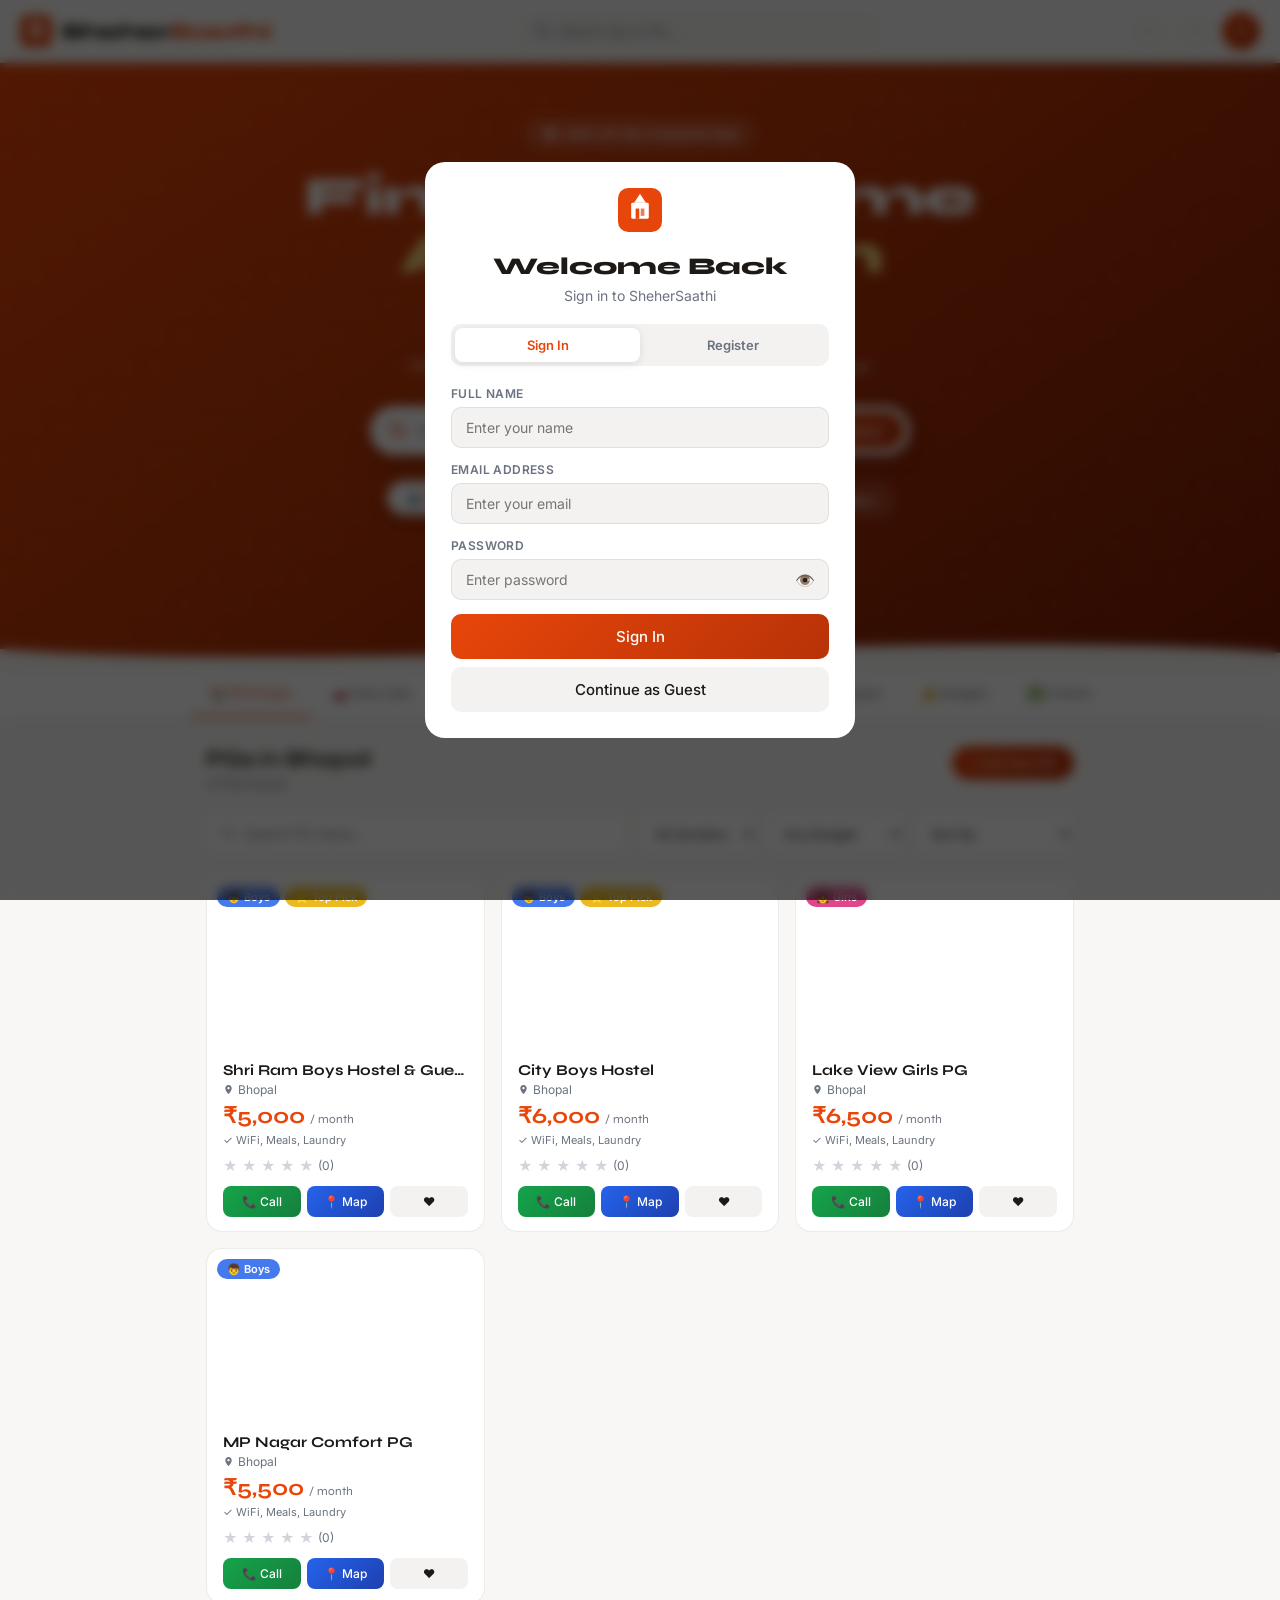
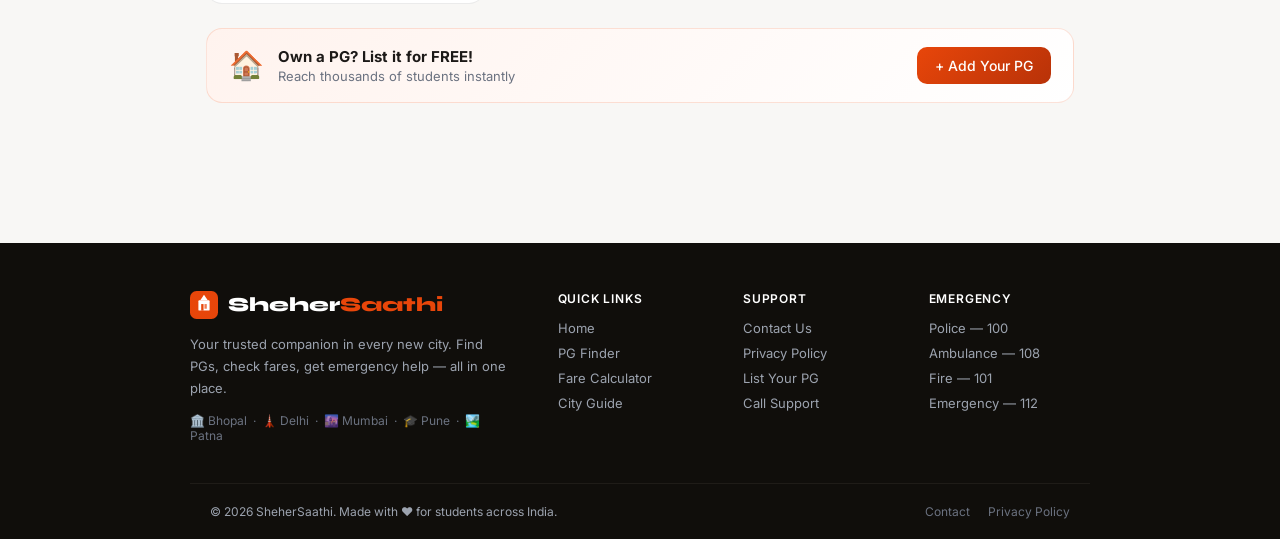
==== commit ce3ca5ba: "Add files via upload" ====
--- a/index.html
+++ b/index.html
@@ -148,6 +148,10 @@
     <button class="tab-btn" onclick="switchTab('guide',this)" data-en="🗺️ City Guide" data-hi="🗺️ सिटी गाइड">🗺️ City Guide</button>
     <button class="tab-btn" onclick="switchTab('helpline',this)" data-en="📞 Helplines" data-hi="📞 हेल्पलाइन">📞 Helplines</button>
     <button class="tab-btn" onclick="switchTab('nearby',this)" data-en="📍 Nearby" data-hi="📍 पास में">📍 Nearby</button>
+    <button class="tab-btn" onclick="switchTab('compare',this)" data-en="⚖️ Compare" data-hi="⚖️ तुलना">⚖️ Compare</button>
+    <button class="tab-btn" onclick="switchTab('budget',this)" data-en="💰 Budget" data-hi="💰 बजट">💰 Budget</button>
+    <button class="tab-btn" onclick="switchTab('checklist',this)" data-en="✅ Checklist" data-hi="✅ चेकलिस्ट">✅ Checklist</button>
+    <button class="tab-btn" onclick="switchTab('ai',this)" data-en="🤖 AI Assistant" data-hi="🤖 AI सहायक">🤖 AI Assistant</button>
   </div>
 </div>
 
@@ -307,6 +311,129 @@
 
 </main>
 
+<!-- COMPARE TAB -->
+  <div id="tab-compare" class="tab-panel">
+    <div class="panel-header">
+      <div><h2>⚖️ Compare PGs</h2><p class="panel-sub">Select up to 3 PGs and compare side by side</p></div>
+    </div>
+    <div class="compare-search-bar">
+      <input id="compareSearch" class="m-input" placeholder="Search PG to add..." onkeyup="searchCompare(this.value)" style="margin:0">
+      <div id="compareDropdown" class="compare-dropdown hidden"></div>
+    </div>
+    <div id="compareSelected" class="compare-selected-pills"></div>
+    <div id="compareTable" class="compare-table-wrap"></div>
+  </div>
+
+  <!-- BUDGET PLANNER TAB -->
+  <div id="tab-budget" class="tab-panel">
+    <div class="panel-header">
+      <div><h2>💰 Budget Planner</h2><p class="panel-sub">Plan your monthly expenses in a new city</p></div>
+    </div>
+    <div class="budget-layout">
+      <div class="budget-left">
+        <div class="budget-card">
+          <div class="budget-card-title">Select City</div>
+          <div class="city-btns-small">
+            <button class="cbs active" onclick="setBudgetCity('Bhopal',this)">Bhopal</button>
+            <button class="cbs" onclick="setBudgetCity('Delhi',this)">Delhi</button>
+            <button class="cbs" onclick="setBudgetCity('Mumbai',this)">Mumbai</button>
+            <button class="cbs" onclick="setBudgetCity('Pune',this)">Pune</button>
+            <button class="cbs" onclick="setBudgetCity('Patna',this)">Patna</button>
+          </div>
+          <div class="budget-card-title" style="margin-top:18px">Your Monthly Income / Budget (₹)</div>
+          <input type="number" id="budgetIncome" class="m-input" placeholder="e.g. 15000" oninput="calcBudget()" style="margin-bottom:0">
+        </div>
+        <div class="budget-card" style="margin-top:14px">
+          <div class="budget-card-title">Adjust Expenses</div>
+          <div class="budget-slider-row">
+            <label>PG / Rent</label>
+            <input type="range" id="bPG" min="2000" max="20000" step="500" oninput="calcBudget()">
+            <span id="bPGVal">₹0</span>
+          </div>
+          <div class="budget-slider-row">
+            <label>Food & Meals</label>
+            <input type="range" id="bFood" min="1000" max="10000" step="200" oninput="calcBudget()">
+            <span id="bFoodVal">₹0</span>
+          </div>
+          <div class="budget-slider-row">
+            <label>Transport</label>
+            <input type="range" id="bTransport" min="500" max="5000" step="100" oninput="calcBudget()">
+            <span id="bTransportVal">₹0</span>
+          </div>
+          <div class="budget-slider-row">
+            <label>Internet / Mobile</label>
+            <input type="range" id="bInternet" min="200" max="1000" step="50" oninput="calcBudget()">
+            <span id="bInternetVal">₹0</span>
+          </div>
+          <div class="budget-slider-row">
+            <label>Entertainment</label>
+            <input type="range" id="bEntertain" min="0" max="5000" step="200" oninput="calcBudget()">
+            <span id="bEntertainVal">₹0</span>
+          </div>
+          <div class="budget-slider-row">
+            <label>Miscellaneous</label>
+            <input type="range" id="bMisc" min="0" max="5000" step="200" oninput="calcBudget()">
+            <span id="bMiscVal">₹0</span>
+          </div>
+        </div>
+      </div>
+      <div class="budget-right">
+        <div class="budget-result-card">
+          <div class="budget-result-title">Monthly Summary</div>
+          <div class="budget-city-tag" id="budgetCityTag">📍 Bhopal</div>
+          <div id="budgetBreakdown" class="budget-breakdown"></div>
+          <div class="budget-total-row">
+            <span>Total Expenses</span>
+            <strong id="budgetTotal">₹0</strong>
+          </div>
+          <div class="budget-savings-row" id="budgetSavings"></div>
+          <div id="budgetTip" class="budget-tip"></div>
+        </div>
+        <div class="budget-avg-card" id="budgetAvgCard"></div>
+      </div>
+    </div>
+  </div>
+
+  <!-- CHECKLIST TAB -->
+  <div id="tab-checklist" class="tab-panel">
+    <div class="panel-header">
+      <div><h2>✅ New City Checklist</h2><p class="panel-sub">Complete these steps when you arrive in a new city</p></div>
+      <button onclick="resetChecklist()" class="btn-sm" style="background:var(--input);color:var(--text)">Reset</button>
+    </div>
+    <div class="checklist-progress-wrap">
+      <div class="checklist-progress-bar"><div id="checkProgressFill" class="checklist-progress-fill"></div></div>
+      <span id="checkProgressText" class="checklist-progress-text">0 / 0 completed</span>
+    </div>
+    <div id="checklistItems" class="checklist-wrap"></div>
+  </div>
+
+  <!-- AI ASSISTANT TAB -->
+  <div id="tab-ai" class="tab-panel">
+    <div class="panel-header">
+      <div><h2>🤖 AI City Assistant</h2><p class="panel-sub">Ask anything about your city — PG, transport, food, tips</p></div>
+    </div>
+    <div class="ai-chat-wrap">
+      <div id="aiMessages" class="ai-messages">
+        <div class="ai-msg bot">
+          <div class="ai-avatar">🤖</div>
+          <div class="ai-bubble">Hi! I'm your SheherSaathi AI Assistant. I can help you find PGs, check fares, learn about the city, and much more. What would you like to know? 😊</div>
+        </div>
+      </div>
+      <div class="ai-suggestions">
+        <button class="ai-suggestion" onclick="askAI(this.textContent)">Find PGs under ₹6000 in Bhopal</button>
+        <button class="ai-suggestion" onclick="askAI(this.textContent)">What are the best areas to stay in Delhi?</button>
+        <button class="ai-suggestion" onclick="askAI(this.textContent)">How much does it cost to live in Mumbai?</button>
+        <button class="ai-suggestion" onclick="askAI(this.textContent)">Tips for a student arriving in Pune</button>
+      </div>
+      <div class="ai-input-row">
+        <input id="aiInput" class="m-input" placeholder="Ask me anything about your city..." style="margin:0" onkeydown="if(event.key==='Enter')sendAIMessage()">
+        <button onclick="sendAIMessage()" class="ai-send-btn">
+          <svg width="18" height="18" viewBox="0 0 24 24" fill="none" stroke="currentColor" stroke-width="2.5"><line x1="22" y1="2" x2="11" y2="13"/><polygon points="22 2 15 22 11 13 2 9 22 2"/></svg>
+        </button>
+      </div>
+    </div>
+  </div>
+
 <!-- FOOTER -->
 <footer class="site-footer">
   <div class="footer-inner">
--- a/style.css
+++ b/style.css
@@ -346,3 +346,93 @@
   .pg-grid { grid-template-columns: 1fr; }
   .h-stat { padding: 0 12px; }
 }
+
+/* ===================== COMPARE ===================== */
+.compare-search-bar { position: relative; margin-bottom: 14px; }
+.compare-dropdown { position: absolute; top: 100%; left: 0; right: 0; background: var(--card); border: 1px solid var(--border); border-radius: var(--radius-sm); box-shadow: var(--shadow); z-index: 50; max-height: 220px; overflow-y: auto; margin-top: 4px; }
+.compare-dropdown.hidden { display: none; }
+.compare-drop-item { padding: 11px 14px; font-size: 14px; cursor: pointer; border-bottom: 1px solid var(--border); transition: background .15s; }
+.compare-drop-item:hover { background: var(--input); }
+.compare-selected-pills { display: flex; gap: 10px; flex-wrap: wrap; margin-bottom: 20px; min-height: 40px; }
+.compare-pill { display: flex; align-items: center; gap: 8px; background: var(--brand-light); border: 1px solid rgba(232,70,10,.2); color: var(--brand); padding: 7px 14px; border-radius: 50px; font-size: 13px; font-weight: 500; }
+.dark .compare-pill { background: #2a1200; }
+.compare-pill button { background: transparent !important; color: var(--brand) !important; padding: 0 !important; font-size: 16px; box-shadow: none !important; width: 18px; height: 18px; display: flex; align-items: center; justify-content: center; }
+.compare-table-wrap { overflow-x: auto; }
+.compare-table { width: 100%; border-collapse: collapse; background: var(--card); border-radius: var(--radius); overflow: hidden; border: 1px solid var(--border); }
+.compare-table th { padding: 14px 16px; text-align: left; background: var(--input); font-size: 13px; font-weight: 600; color: var(--muted); }
+.compare-table td { padding: 14px 16px; font-size: 14px; border-top: 1px solid var(--border); vertical-align: top; }
+.compare-table tr:hover td { background: var(--input); }
+.compare-table .pg-name-cell { font-weight: 700; font-family: 'Syne', sans-serif; }
+.compare-table .best-cell { color: #16a34a; font-weight: 700; }
+.compare-empty { text-align: center; padding: 60px 20px; color: var(--muted); }
+
+/* ===================== BUDGET ===================== */
+.budget-layout { display: grid; grid-template-columns: 1fr 1fr; gap: 16px; }
+@media(max-width:640px){ .budget-layout { grid-template-columns: 1fr; } }
+.budget-card { background: var(--card); border: 1px solid var(--border); border-radius: var(--radius); padding: 20px; }
+.budget-card-title { font-size: 12px; font-weight: 600; color: var(--muted); text-transform: uppercase; letter-spacing: 0.5px; margin-bottom: 12px; }
+.city-btns-small { display: flex; gap: 6px; flex-wrap: wrap; }
+.cbs { padding: 6px 14px; border-radius: 20px; font-size: 12px; border: 1px solid var(--border); background: var(--input); color: var(--muted); cursor: pointer; font-family: 'Inter', sans-serif; transition: all .2s; }
+.cbs.active { background: var(--brand); color: #fff; border-color: var(--brand); }
+.budget-slider-row { display: flex; align-items: center; gap: 10px; margin-bottom: 14px; }
+.budget-slider-row label { font-size: 13px; color: var(--text); width: 130px; flex-shrink: 0; }
+.budget-slider-row input[type=range] { flex: 1; accent-color: var(--brand); cursor: pointer; }
+.budget-slider-row span { font-size: 13px; font-weight: 600; color: var(--brand); width: 70px; text-align: right; flex-shrink: 0; }
+.budget-result-card { background: var(--card); border: 1px solid var(--border); border-radius: var(--radius); padding: 22px; margin-bottom: 14px; }
+.budget-result-title { font-family: 'Syne', sans-serif; font-size: 16px; font-weight: 700; margin-bottom: 6px; }
+.budget-city-tag { font-size: 13px; color: var(--muted); margin-bottom: 16px; }
+.budget-breakdown { display: flex; flex-direction: column; gap: 10px; margin-bottom: 16px; }
+.budget-row { display: flex; justify-content: space-between; align-items: center; font-size: 14px; padding: 8px 0; border-bottom: 1px solid var(--border); }
+.budget-row:last-child { border-bottom: none; }
+.budget-row-label { color: var(--muted); display: flex; align-items: center; gap: 6px; }
+.budget-row-val { font-weight: 600; }
+.budget-total-row { display: flex; justify-content: space-between; align-items: center; padding: 14px 0 8px; border-top: 2px solid var(--border); font-size: 15px; }
+.budget-total-row strong { font-size: 22px; font-family: 'Syne', sans-serif; color: var(--brand); }
+.budget-savings-row { text-align: center; padding: 10px; border-radius: 10px; font-size: 14px; font-weight: 600; margin-top: 10px; }
+.savings-positive { background: #dcfce7; color: #166534; }
+.savings-negative { background: #fee2e2; color: #991b1b; }
+.dark .savings-positive { background: #14532d; color: #86efac; }
+.dark .savings-negative { background: #450a0a; color: #fca5a5; }
+.budget-tip { background: #fef9c3; color: #78350f; border-radius: 10px; padding: 12px 14px; font-size: 13px; margin-top: 12px; line-height: 1.6; }
+.dark .budget-tip { background: #1c1500; color: #fbbf24; }
+.budget-avg-card { background: var(--card); border: 1px solid var(--border); border-radius: var(--radius); padding: 20px; }
+.avg-row { display: flex; justify-content: space-between; font-size: 13px; padding: 7px 0; border-bottom: 1px solid var(--border); }
+.avg-row:last-child { border-bottom: none; }
+
+/* ===================== CHECKLIST ===================== */
+.checklist-progress-wrap { display: flex; align-items: center; gap: 14px; margin-bottom: 22px; }
+.checklist-progress-bar { flex: 1; height: 8px; background: var(--input); border-radius: 4px; overflow: hidden; }
+.checklist-progress-fill { height: 100%; background: linear-gradient(90deg, var(--brand), #f59e0b); border-radius: 4px; transition: width .4s ease; }
+.checklist-progress-text { font-size: 13px; font-weight: 600; color: var(--muted); white-space: nowrap; }
+.checklist-wrap { display: flex; flex-direction: column; gap: 10px; }
+.checklist-category { background: var(--card); border: 1px solid var(--border); border-radius: var(--radius); overflow: hidden; }
+.checklist-cat-header { padding: 14px 18px; font-family: 'Syne', sans-serif; font-size: 15px; font-weight: 700; background: var(--input); display: flex; align-items: center; gap: 10px; }
+.checklist-item { display: flex; align-items: flex-start; gap: 12px; padding: 13px 18px; border-top: 1px solid var(--border); cursor: pointer; transition: background .15s; }
+.checklist-item:hover { background: var(--input); }
+.checklist-item.done .ci-text { text-decoration: line-through; color: var(--muted); }
+.ci-check { width: 22px; height: 22px; min-width: 22px; border-radius: 50%; border: 2px solid var(--border); display: flex; align-items: center; justify-content: center; font-size: 12px; transition: all .2s; background: var(--input); }
+.checklist-item.done .ci-check { background: #16a34a; border-color: #16a34a; color: white; }
+.ci-body { flex: 1; }
+.ci-text { font-size: 14px; font-weight: 500; margin-bottom: 2px; }
+.ci-sub { font-size: 12px; color: var(--muted); line-height: 1.5; }
+.checklist-celebration { text-align: center; padding: 30px; font-size: 28px; display: none; }
+
+/* ===================== AI CHAT ===================== */
+.ai-chat-wrap { display: flex; flex-direction: column; height: 560px; background: var(--card); border: 1px solid var(--border); border-radius: var(--radius); overflow: hidden; }
+.ai-messages { flex: 1; overflow-y: auto; padding: 20px; display: flex; flex-direction: column; gap: 14px; scroll-behavior: smooth; }
+.ai-msg { display: flex; gap: 10px; align-items: flex-start; }
+.ai-msg.user { flex-direction: row-reverse; }
+.ai-avatar { width: 34px; height: 34px; border-radius: 50%; background: linear-gradient(135deg,var(--brand),var(--brand-dark)); display: flex; align-items: center; justify-content: center; font-size: 16px; flex-shrink: 0; }
+.ai-msg.user .ai-avatar { background: linear-gradient(135deg,#2563eb,#1d4ed8); }
+.ai-bubble { background: var(--input); padding: 12px 16px; border-radius: 16px; border-top-left-radius: 4px; max-width: 80%; font-size: 14px; line-height: 1.65; color: var(--text); }
+.ai-msg.user .ai-bubble { background: linear-gradient(135deg,var(--brand),var(--brand-dark)); color: white; border-top-right-radius: 4px; border-top-left-radius: 16px; }
+.ai-typing { display: flex; gap: 5px; padding: 4px 0; }
+.ai-typing span { width: 7px; height: 7px; background: var(--muted); border-radius: 50%; animation: typing .9s infinite; }
+.ai-typing span:nth-child(2) { animation-delay: .2s; }
+.ai-typing span:nth-child(3) { animation-delay: .4s; }
+@keyframes typing { 0%,60%,100%{transform:translateY(0);opacity:.4} 30%{transform:translateY(-6px);opacity:1} }
+.ai-suggestions { display: flex; gap: 8px; flex-wrap: wrap; padding: 10px 16px; border-top: 1px solid var(--border); background: var(--bg); }
+.ai-suggestion { padding: 7px 14px; border-radius: 20px; font-size: 12px; font-weight: 500; background: var(--card); border: 1px solid var(--border); color: var(--text); cursor: pointer; transition: all .2s; white-space: nowrap; }
+.ai-suggestion:hover { background: var(--brand-light); color: var(--brand); border-color: var(--brand); box-shadow: none; transform: none; }
+.ai-input-row { display: flex; gap: 10px; padding: 14px 16px; border-top: 1px solid var(--border); background: var(--card); }
+.ai-send-btn { width: 44px; height: 44px; border-radius: 50%; padding: 0; display: flex; align-items: center; justify-content: center; flex-shrink: 0; }
